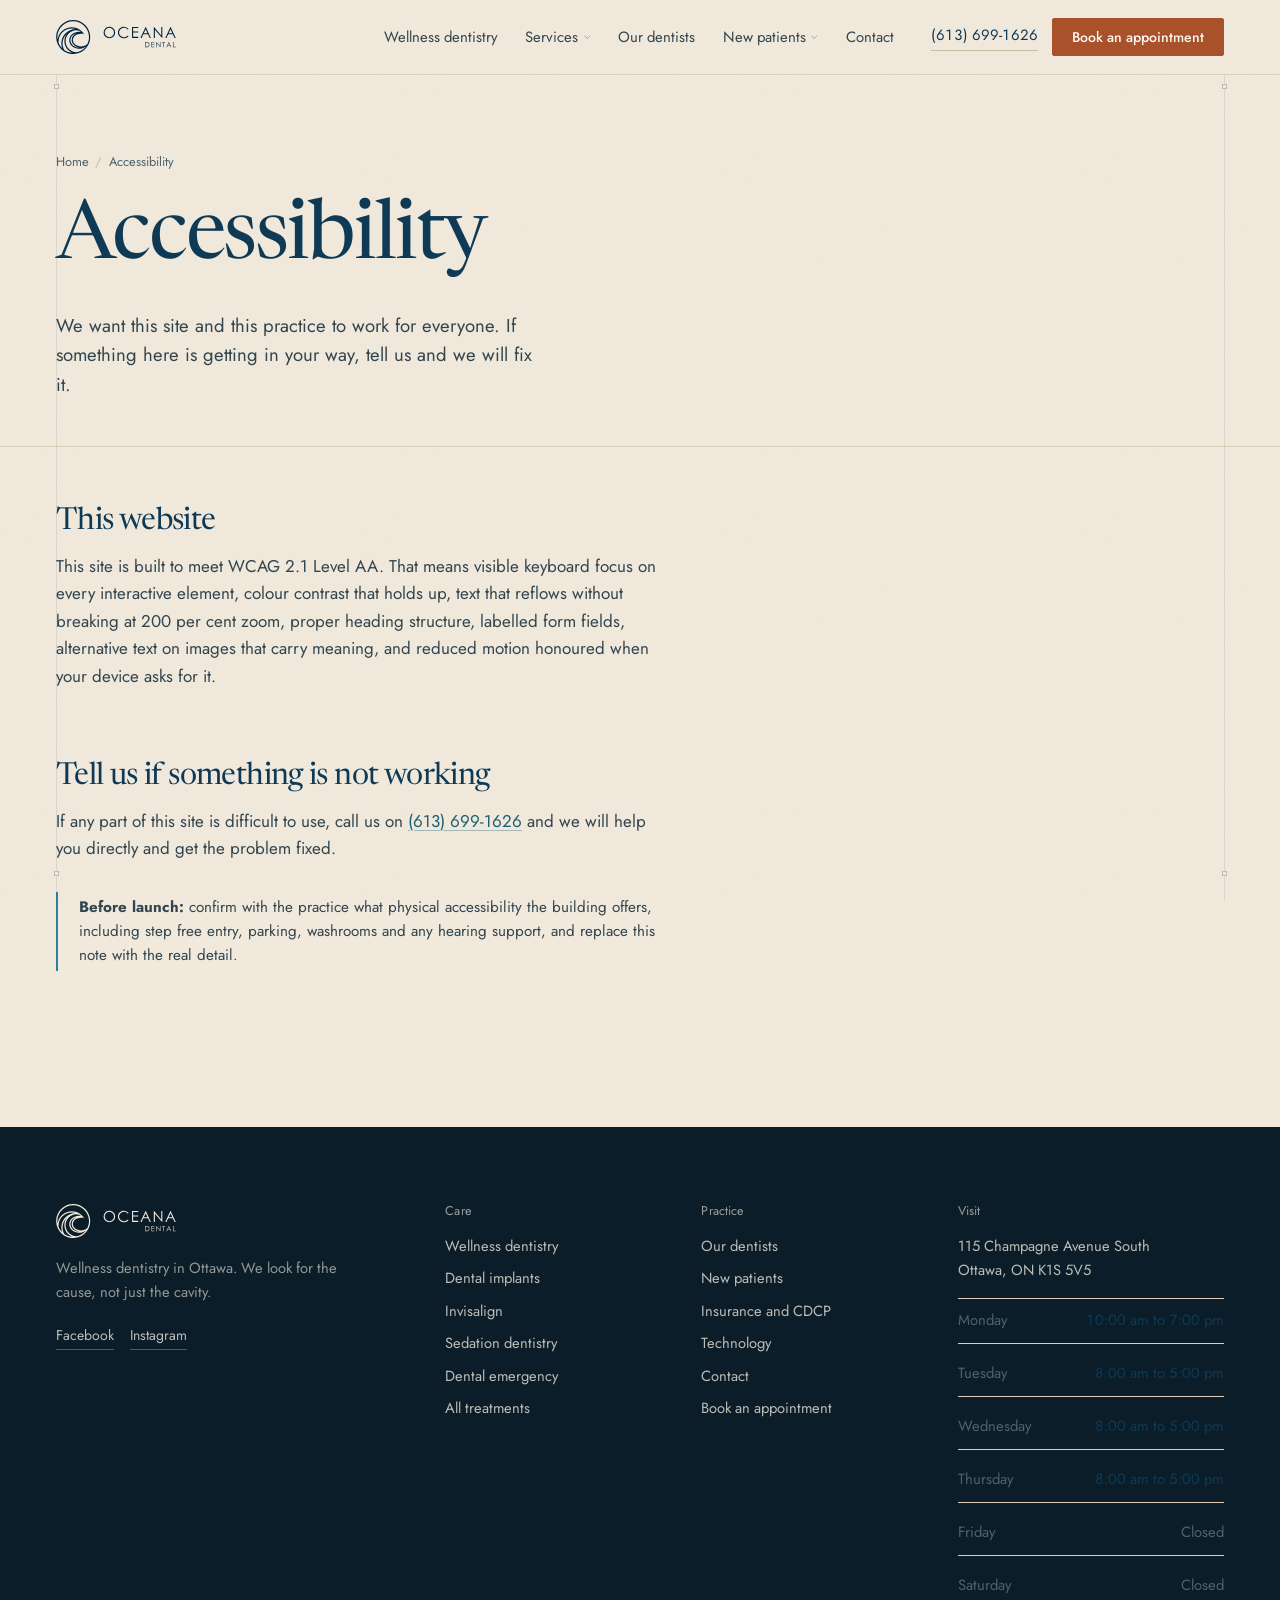
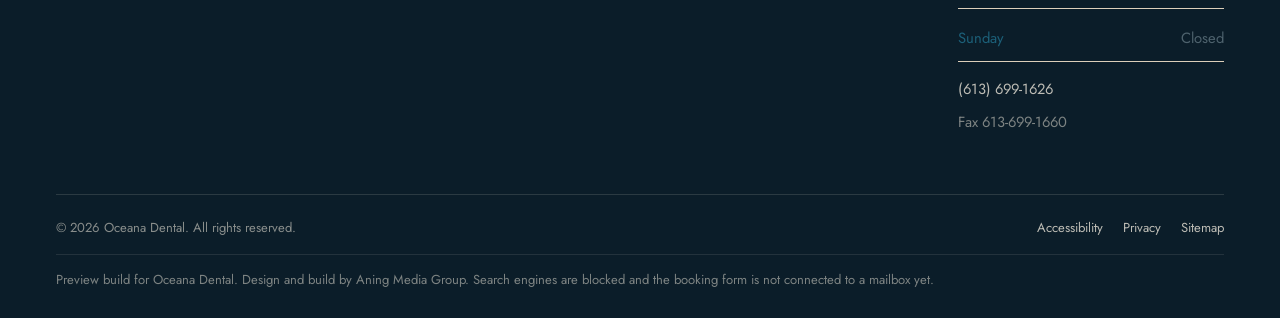
==== accessibility.html @ 64ec895e "Hero plate weight and preload" ====
<!doctype html>
<html lang="en-CA">
<head>
<meta charset="utf-8">
<meta name="viewport" content="width=device-width,initial-scale=1">
<title>Accessibility | Oceana Dental</title>
<meta name="description" content="How Oceana Dental approaches accessibility on this website and in the practice.">
<link rel="canonical" href="https://oceanadental.ca/accessibility.html">
<meta name="robots" content="noindex,nofollow">
<meta name="theme-color" content="#00243f">
<meta property="og:type" content="website">
<meta property="og:site_name" content="Oceana Dental">
<meta property="og:title" content="Accessibility | Oceana Dental">
<meta property="og:description" content="How Oceana Dental approaches accessibility on this website and in the practice.">
<meta property="og:url" content="https://oceanadental.ca/accessibility.html">
<meta property="og:locale" content="en_CA">
<meta name="twitter:card" content="summary_large_image">
<link rel="icon" href="assets/img/favicon.svg" type="image/svg+xml">
<link rel="apple-touch-icon" href="assets/img/favicon.svg">
<link rel="preconnect" href="https://fonts.googleapis.com"><link rel="preconnect" href="https://fonts.gstatic.com" crossorigin><link rel="stylesheet" href="https://fonts.googleapis.com/css2?family=Newsreader:ital,opsz,wght@0,6..72,300..600;1,6..72,300..600&family=Jost:wght@300;400;500&display=swap">
<link rel="stylesheet" href="assets/css/site.css">

<script>document.documentElement.setAttribute("data-intro","");</script>
<script type="application/ld+json">{"@context":"https://schema.org","@type":"Dentist","@id":"https://oceanadental.ca/#practice","name":"Oceana Dental","url":"https://oceanadental.ca","telephone":"(613) 699-1626","faxNumber":"613-699-1660","image":"https://oceanadental.ca/assets/img/logo.svg","priceRange":"$$","address":{"@type":"PostalAddress","streetAddress":"115 Champagne Avenue South","addressLocality":"Ottawa","addressRegion":"ON","postalCode":"K1S 5V5","addressCountry":"CA"},"geo":{"@type":"GeoCoordinates","latitude":45.3982055,"longitude":-75.7109552},"hasMap":"https://maps.app.goo.gl/BRhoStTDBjFMYJ9u7","sameAs":["https://www.facebook.com/oceanadental.ca","https://www.instagram.com/oceanadental/"],"openingHoursSpecification":[{"@type":"OpeningHoursSpecification","dayOfWeek":"https://schema.org/Monday","opens":"10:00","closes":"19:00"},{"@type":"OpeningHoursSpecification","dayOfWeek":"https://schema.org/Tuesday","opens":"08:00","closes":"17:00"},{"@type":"OpeningHoursSpecification","dayOfWeek":"https://schema.org/Wednesday","opens":"08:00","closes":"17:00"},{"@type":"OpeningHoursSpecification","dayOfWeek":"https://schema.org/Thursday","opens":"08:00","closes":"17:00"}],"areaServed":[{"@type":"City","name":"Ottawa"},{"@type":"City","name":"Nepean"},{"@type":"City","name":"Gatineau"}],"aggregateRating":{"@type":"AggregateRating","ratingValue":"4.8","reviewCount":"39","bestRating":"5"},"medicalSpecialty":"Dentistry","availableService":[{"@type":"MedicalProcedure","name":"Preventive dentistry"},{"@type":"MedicalProcedure","name":"Teeth cleaning"},{"@type":"MedicalProcedure","name":"Family dentistry"},{"@type":"MedicalProcedure","name":"Children's dentistry"},{"@type":"MedicalProcedure","name":"Seniors dentistry"},{"@type":"MedicalProcedure","name":"Students dentistry"},{"@type":"MedicalProcedure","name":"Oral cancer screening"},{"@type":"MedicalProcedure","name":"Mouth guards"},{"@type":"MedicalProcedure","name":"Thumb sucking"},{"@type":"MedicalProcedure","name":"Wellness dentistry"},{"@type":"MedicalProcedure","name":"Oral bacteria & biocompatibility testing"},{"@type":"MedicalProcedure","name":"Safe mercury amalgam removal (SMART)"},{"@type":"MedicalProcedure","name":"Sleep apnea & airway"},{"@type":"MedicalProcedure","name":"Bruxism & clenching"}]}</script>
<script type="application/ld+json">{"@context":"https://schema.org","@type":"BreadcrumbList","itemListElement":[{"@type":"ListItem","position":1,"name":"Home","item":"https://oceanadental.ca"},{"@type":"ListItem","position":2,"name":"Accessibility","item":"https://oceanadental.ca/accessibility.html"}]}</script>
</head>
<body>
<div class="guides" id="guides" aria-hidden="true"></div>
<a class="skip" href="#main">Skip to content</a>
<header class="hdr" id="hdr"><div class="hdr-in">
<a class="brand" href="index.html" aria-label="Oceana Dental, home"><svg class="lg" viewBox="0 0 211 60" width="134" height="38" role="img" aria-label="Oceana Dental"><title>Oceana Dental</title><path d="M93.7401 11.9757C96.6461 11.9757 99.0785 12.9438 101.037 14.8802C102.995 16.8165 103.974 19.2003 103.974 22.0316C103.974 24.8365 102.997 27.2161 101.043 29.1698C99.0895 31.1234 96.7078 32.1006 93.8966 32.1006C91.0509 32.1006 88.649 31.1283 86.6911 29.1829C84.7332 27.2376 83.7539 24.8842 83.7539 22.1228C83.7539 20.2819 84.1999 18.5759 85.092 17.004C85.984 15.4321 87.2001 14.2011 88.7404 13.3111C90.2807 12.4203 91.947 11.9757 93.7401 11.9757ZM93.8246 13.838C92.4048 13.838 91.0592 14.2073 89.7869 14.9459C88.5153 15.6845 87.5222 16.6796 86.8075 17.9313C86.0934 19.183 85.7361 20.5779 85.7361 22.1159C85.7361 24.3932 86.5263 26.3157 88.1074 27.8849C89.6886 29.4533 91.5938 30.2376 93.8239 30.2376C95.3136 30.2376 96.6919 29.8773 97.9593 29.1553C99.2267 28.434 100.215 27.4478 100.925 26.1961C101.635 24.9444 101.99 23.5544 101.99 22.0246C101.99 20.5039 101.635 19.1284 100.925 17.8988C100.215 16.6692 99.2156 15.6852 97.9267 14.9459C96.6378 14.208 95.2707 13.838 93.8246 13.838Z" fill="#00243f"></path><path d="M127.86 16.0136L126.347 17.1727C125.512 16.087 124.509 15.2647 123.339 14.7045C122.17 14.1444 120.885 13.8643 119.485 13.8643C117.954 13.8643 116.536 14.2315 115.232 14.9652C113.928 15.699 112.917 16.6845 112.199 17.9223C111.482 19.1595 111.123 20.5516 111.123 22.0973C111.123 24.4333 111.925 26.3828 113.53 27.9457C115.135 29.5087 117.158 30.2901 119.602 30.2901C122.29 30.2901 124.538 29.2396 126.347 27.138L127.86 28.2846C126.903 29.5004 125.709 30.4402 124.279 31.1048C122.848 31.7693 121.251 32.1013 119.485 32.1013C116.128 32.1013 113.48 30.9858 111.541 28.7535C109.915 26.869 109.102 24.5938 109.102 21.9278C109.102 19.1229 110.086 16.7633 112.056 14.8484C114.026 12.9335 116.493 11.9763 119.459 11.9763C121.251 11.9763 122.868 12.3304 124.312 13.0379C125.755 13.7453 126.938 14.737 127.86 16.0136Z" fill="#00243f"></path><path d="M133.883 12.4577H144.879V14.3332H135.801V20.3379H144.801V22.2134H135.801V29.7424H144.801V31.6179H133.883V12.4577Z" fill="#00243f"></path><path d="M158.2 12.4577L167.149 31.6186H165.077L162.059 25.3144H153.793L150.803 31.6186H148.664L157.731 12.4577H158.2ZM157.958 16.5282L154.67 23.4638H161.231L157.958 16.5282Z" fill="#00243f"></path><path d="M172.297 31.6186V12.4577H172.714L185.486 27.1456V12.4577H187.377V31.6186H186.946L174.28 17.1098V31.6186H172.297Z" fill="#00243f"></path><path d="M202.052 12.4577L211 31.6186H208.929L205.911 25.3144H197.644L194.655 31.6186H192.516L201.582 12.4577H202.052ZM201.81 16.5282L198.522 23.4638H205.082L201.81 16.5282Z" fill="#00243f"></path><path d="M156.836 47.9939V38.8619H158.732C160.1 38.8619 161.092 38.9719 161.71 39.1911C162.597 39.5016 163.291 40.0396 163.79 40.8052C164.289 41.5707 164.539 42.4836 164.539 43.5431C164.539 44.458 164.341 45.263 163.946 45.958C163.55 46.653 163.036 47.1668 162.404 47.4974C161.772 47.8286 160.886 47.9939 159.746 47.9939H156.836ZM157.712 47.1309H158.769C160.033 47.1309 160.91 47.052 161.399 46.895C162.086 46.6717 162.627 46.2699 163.021 45.689C163.415 45.1081 163.612 44.3978 163.612 43.5583C163.612 42.6772 163.399 41.9248 162.971 41.3004C162.544 40.6759 161.95 40.2478 161.187 40.0161C160.615 39.8426 159.672 39.7554 158.358 39.7554H157.711V47.1309H157.712Z" fill="#00243f"></path><path d="M168.152 38.8619H173.394V39.7561H169.067V42.6178H173.356V43.5119H169.067V47.1004H173.356V47.9939H168.152V38.8619Z" fill="#00243f"></path><path d="M176.809 47.9939V38.8619H177.007L183.094 45.8618V38.8619H183.995V47.9939H183.79L177.754 41.0784V47.9939H176.809Z" fill="#00243f"></path><path d="M187.148 39.7554V38.8612H192.159V39.7554H190.12V47.9939H189.187V39.7554H187.148Z" fill="#00243f"></path><path d="M199.049 38.8619L203.314 47.9939H202.327L200.889 44.9891H196.949L195.523 47.9939H194.504L198.825 38.8619H199.049ZM198.934 40.8017L197.366 44.1074H200.493L198.934 40.8017Z" fill="#00243f"></path><path d="M206.562 38.8619H207.477V47.1122H210.996V47.9939H206.562V38.8619Z" fill="#00243f"></path><path d="M30.0474 0C13.4776 0 8.54913e-05 13.457 8.54913e-05 29.9969C-0.00961053 34.0335 0.805548 38.0293 2.39639 41.7395C4.60016 46.8833 8.19322 51.3134 12.7732 54.536C13.4589 55.0243 14.2158 55.5001 15.0081 55.9648C22.152 60.0975 30.6866 61.1072 38.6 58.7566C40.2594 58.269 41.871 57.6335 43.4161 56.8576C44.6842 56.231 45.9031 55.5111 47.0639 54.7034C50.72 52.1882 53.7763 48.9005 56.0168 45.0735C56.4102 44.3888 56.7793 43.7042 57.1069 43.0258C57.7821 41.6226 58.3501 40.1704 58.8058 38.6814C59.0627 37.8481 59.283 36.9788 59.4616 36.1102C59.6403 35.2409 59.7899 34.3371 59.891 33.4201C60.0233 32.2839 60.0884 31.1414 60.0877 29.9976C60.0884 13.457 46.6116 0 30.0474 0ZM4.47064 41.1033C4.35637 40.1731 4.30096 39.2368 4.30373 38.2997C4.30373 25.4561 14.7706 15.0109 27.6337 15.0109C29.9954 15.0047 32.3432 15.3615 34.5962 16.0697C20.5473 16.0697 9.12058 27.4852 9.12058 41.5134C9.11227 44.3584 9.59015 47.1848 10.5327 49.8694C7.96675 47.3632 5.90912 44.3868 4.47064 41.1033ZM14.2879 52.9648C8.83108 43.3066 10.9504 31.1463 19.354 23.8967C16.1917 27.7237 14.4693 32.5349 14.4846 37.4961C14.4846 46.8349 20.564 54.9648 29.1588 57.8334C23.8364 57.6729 18.6725 55.9828 14.2879 52.9648ZM48.6201 50.7505C47.7101 51.5658 46.7467 52.3196 45.7355 53.0063L45.6877 53.0423C43.3669 54.6252 40.8155 55.8417 38.1241 56.6487C37.4025 56.7331 36.676 56.7753 35.9488 56.7739C25.3032 56.7739 16.6426 48.1267 16.6426 37.4961C16.6426 27.194 25.029 18.5517 35.3109 18.2301C37.149 18.2861 38.9732 18.56 40.7469 19.0454C41.6791 19.681 42.5635 20.3829 43.3939 21.1464C42.3495 20.9742 41.2934 20.8884 40.2351 20.8898C30.7697 20.8898 23.0683 27.6152 23.0683 35.8882C23.0683 44.1613 30.7697 50.8929 40.2351 50.8929C43.6384 50.8929 46.9288 50.0236 49.7421 48.375C50.3058 48.0548 50.8474 47.6972 51.3634 47.3037C51.4818 47.2256 51.5954 47.1398 51.7034 47.0472C51.9064 46.958 52.1031 46.8625 52.2997 46.7616C51.2055 48.209 49.9734 49.5444 48.6201 50.7505ZM35.8532 23.5986C30.7503 25.8897 27.3588 30.324 27.3588 35.3537C27.3588 42.2284 33.7132 47.9116 41.8668 48.6675C41.3301 48.7152 40.7878 48.7394 40.2337 48.7394C31.9603 48.7394 25.2243 42.9781 25.2243 35.8896C25.225 30.1096 29.7073 25.2113 35.8532 23.5986ZM57.9248 30.6573V30.6746C57.9013 31.6089 57.8299 32.5439 57.7164 33.4484L57.7046 33.5556V33.5612C57.609 34.3454 57.474 35.1241 57.2987 35.8945C57.0432 37.1033 56.7031 38.2928 56.28 39.4539L56.2024 39.5369V39.6621C55.9406 40.382 55.6359 41.0963 55.2785 41.846C55.0991 42.0548 54.8969 42.263 54.6704 42.4829C54.4758 42.6759 54.2708 42.8591 54.0561 43.0306C53.2202 43.7409 52.3018 44.3487 51.3204 44.8397C51.1002 44.9469 50.8862 45.0534 50.6473 45.1551C50.4623 45.2443 50.2657 45.3211 50.0572 45.411C48.039 46.2028 45.8893 46.6046 43.7208 46.5949C35.9072 46.5949 29.5529 41.5542 29.5529 35.3523C29.5529 29.1567 35.9072 24.1152 43.7208 24.1152C44.6468 24.1138 45.5721 24.1851 46.487 24.3296C46.6719 24.3593 46.8506 24.3891 47.0286 24.4243C47.3506 24.4838 47.6664 24.5557 47.9767 24.6332L49.3715 24.9783L48.5612 23.7999C48.2627 23.3711 47.9414 22.9368 47.5896 22.5018C47.5591 22.4555 47.5251 22.4119 47.4877 22.3711C46.595 21.2563 45.606 20.2225 44.5311 19.2819C44.3587 19.1215 44.1793 18.9666 44.0006 18.8179C43.2651 18.1997 42.4957 17.6236 41.6951 17.0925C41.5046 16.9673 41.3134 16.8421 41.1285 16.7294C37.086 14.1942 32.4077 12.8512 27.6337 12.856C15.0691 12.856 4.45333 22.1643 2.48088 34.2347C2.26549 32.8323 2.15814 31.416 2.15884 29.9969C2.15884 14.6471 14.6702 2.15419 30.0481 2.15419C45.4204 2.15419 57.9317 14.6471 57.9317 29.9969C57.9304 30.223 57.9304 30.4367 57.9248 30.6573Z" fill="#00243f"></path></svg></a>
<nav class="nav" aria-label="Main">
<a href="wellness-dentistry.html">Wellness dentistry</a>
<div class="dd"><button type="button" aria-expanded="false" aria-controls="dd-svc">Services <svg class="car" viewBox="0 0 20 20" width="12" height="12" aria-hidden="true" focusable="false"><path d="M4 7l6 6 6-6" stroke="currentColor" stroke-width="1.9" fill="none" stroke-linecap="round" stroke-linejoin="round"/></svg></button>
<div class="dd-p wide" id="dd-svc"><a href="wellness-dentistry.html">Wellness dentistry<span>Root cause care for your whole body</span></a><a href="dental-implants.html">Dental implants<span>Replace a missing tooth for good</span></a><a href="invisalign.html">Invisalign<span>Straighten teeth without brackets</span></a><a href="emergency-dentist.html">Emergency dentistry<span>In pain today? Start here</span></a><a href="sedation-dentistry.html">Sedation dentistry<span>IV sedation with Dr. Silver</span></a><a href="services.html#family-dentist">Family dentistry<span>Care for every age, one roof</span></a><div class="dd-all"><a href="services.html"><strong>All 38 services</strong><span>The full list, grouped by what you need</span></a></div></div></div>
<a href="dentists.html">Our dentists</a>
<div class="dd"><button type="button" aria-expanded="false" aria-controls="dd-np">New patients <svg class="car" viewBox="0 0 20 20" width="12" height="12" aria-hidden="true" focusable="false"><path d="M4 7l6 6 6-6" stroke="currentColor" stroke-width="1.9" fill="none" stroke-linecap="round" stroke-linejoin="round"/></svg></button>
<div class="dd-p" id="dd-np"><a href="new-patients.html#first-visit">Your first visit<span>What the comprehensive exam covers</span></a><a href="new-patients.html#insurance">Insurance and CDCP<span>Direct billing, CDCP, no insurance</span></a><a href="new-patients.html#technology">Our technology<span>iTero, AIRFLOW, lasers, digital X-ray</span></a><a href="new-patients.html#comfort">Comfort and anxiety<span>How we make the chair easier</span></a><div class="dd-all"><a href="new-patients.html"><strong>New patient guide</strong><span>Everything before your first visit</span></a></div></div></div>
<a href="contact.html">Contact</a>
</nav>
<div class="hdr-cta">
<a class="hdr-tel" href="tel:+16136991626">(613) 699-1626</a>
<a class="btn btn-a btn-sm" href="book.html">Book an appointment</a>
</div>
<button class="burger" id="burger" aria-expanded="false" aria-controls="drawer" aria-label="Menu">
<i></i><i></i><i></i></button>
</div></header>
<div class="drawer" id="drawer" hidden>
<a href="index.html">Home</a>
<a href="wellness-dentistry.html">Wellness dentistry</a>
<details><summary>Services</summary><div class="sub"><a href="wellness-dentistry.html">Wellness dentistry</a><a href="dental-implants.html">Dental implants</a><a href="invisalign.html">Invisalign</a><a href="emergency-dentist.html">Emergency dentistry</a><a href="sedation-dentistry.html">Sedation dentistry</a><a href="services.html#family-dentist">Family dentistry</a><a href="services.html">All 38 services</a></div></details>
<a href="dentists.html">Our dentists</a>
<details><summary>New patients</summary><div class="sub"><a href="new-patients.html#first-visit">Your first visit</a><a href="new-patients.html#insurance">Insurance and CDCP</a><a href="new-patients.html#technology">Our technology</a><a href="new-patients.html#comfort">Comfort and anxiety</a><a href="new-patients.html">New patient guide</a></div></details>
<a href="emergency-dentist.html">Dental emergency</a>
<a href="contact.html">Contact</a>
<div class="btns">
<a class="btn btn-a btn-lg" href="book.html"><svg viewBox="0 0 20 20" width="20" height="20" aria-hidden="true" focusable="false"><rect x="2.5" y="4" width="15" height="14" rx="2.4" stroke="currentColor" stroke-width="1.5" fill="none"/><path d="M2.5 8h15M6.5 2v3.4M13.5 2v3.4" stroke="currentColor" stroke-width="1.5" stroke-linecap="round"/><circle cx="7" cy="12" r="1.1" fill="currentColor"/><circle cx="10" cy="12" r="1.1" fill="currentColor"/><circle cx="13" cy="12" r="1.1" fill="currentColor"/></svg> Book an appointment</a>
<a class="btn btn-b btn-lg" href="tel:+16136991626"><svg viewBox="0 0 20 20" width="20" height="20" aria-hidden="true" focusable="false"><path d="M2.5 4.6c0-1.2 1-2.1 2.1-2.1h1.9c.9 0 1.7.6 1.9 1.5l.6 2.3c.2.7-.1 1.5-.7 1.9l-1.1.8a11.7 11.7 0 0 0 5.3 5.3l.8-1.1c.4-.6 1.2-.9 1.9-.7l2.3.6c.9.2 1.5 1 1.5 1.9v1.9c0 1.2-1 2.1-2.1 2.1h-.9C8.2 19 1 11.8 1 5.5v-.9Z" fill="currentColor"/></svg> (613) 699-1626</a>
</div></div>
<main id="main">

<section class="opener"><div class="wrap"><div class="crumb"><a href="index.html">Home</a><span>/</span><span>Accessibility</span></div>
<h1>Accessibility</h1><p class="lede">We want this site and this practice to work for everyone. If something here is getting in your way, tell us and we will fix it.</p></div></section>
<section class="sec"><div class="wrap"><div class="prose">
<h2>This website</h2>
<p>This site is built to meet WCAG 2.1 Level AA. That means visible keyboard focus on every
interactive element, colour contrast that holds up, text that reflows without breaking at 200 per
cent zoom, proper heading structure, labelled form fields, alternative text on images that carry
meaning, and reduced motion honoured when your device asks for it.</p>
<h2>Tell us if something is not working</h2>
<p>If any part of this site is difficult to use, call us on <a href="tel:+16136991626">(613) 699-1626</a> and we
will help you directly and get the problem fixed.</p>
<div class="note"><b>Before launch:</b> confirm with the practice what physical
accessibility the building offers, including step free entry, parking, washrooms and any hearing
support, and replace this note with the real detail.</div>
</div></div></section>
</main>
<footer class="ftr"><div class="wrap">
<div class="ftr-g">
<div class="ftr-brand"><a class="brand" href="index.html" aria-label="Oceana Dental, home"><svg class="lg" viewBox="0 0 211 60" width="134" height="38" role="img" aria-label="Oceana Dental"><title>Oceana Dental</title><path d="M93.7401 11.9757C96.6461 11.9757 99.0785 12.9438 101.037 14.8802C102.995 16.8165 103.974 19.2003 103.974 22.0316C103.974 24.8365 102.997 27.2161 101.043 29.1698C99.0895 31.1234 96.7078 32.1006 93.8966 32.1006C91.0509 32.1006 88.649 31.1283 86.6911 29.1829C84.7332 27.2376 83.7539 24.8842 83.7539 22.1228C83.7539 20.2819 84.1999 18.5759 85.092 17.004C85.984 15.4321 87.2001 14.2011 88.7404 13.3111C90.2807 12.4203 91.947 11.9757 93.7401 11.9757ZM93.8246 13.838C92.4048 13.838 91.0592 14.2073 89.7869 14.9459C88.5153 15.6845 87.5222 16.6796 86.8075 17.9313C86.0934 19.183 85.7361 20.5779 85.7361 22.1159C85.7361 24.3932 86.5263 26.3157 88.1074 27.8849C89.6886 29.4533 91.5938 30.2376 93.8239 30.2376C95.3136 30.2376 96.6919 29.8773 97.9593 29.1553C99.2267 28.434 100.215 27.4478 100.925 26.1961C101.635 24.9444 101.99 23.5544 101.99 22.0246C101.99 20.5039 101.635 19.1284 100.925 17.8988C100.215 16.6692 99.2156 15.6852 97.9267 14.9459C96.6378 14.208 95.2707 13.838 93.8246 13.838Z" fill="#ffffff"></path><path d="M127.86 16.0136L126.347 17.1727C125.512 16.087 124.509 15.2647 123.339 14.7045C122.17 14.1444 120.885 13.8643 119.485 13.8643C117.954 13.8643 116.536 14.2315 115.232 14.9652C113.928 15.699 112.917 16.6845 112.199 17.9223C111.482 19.1595 111.123 20.5516 111.123 22.0973C111.123 24.4333 111.925 26.3828 113.53 27.9457C115.135 29.5087 117.158 30.2901 119.602 30.2901C122.29 30.2901 124.538 29.2396 126.347 27.138L127.86 28.2846C126.903 29.5004 125.709 30.4402 124.279 31.1048C122.848 31.7693 121.251 32.1013 119.485 32.1013C116.128 32.1013 113.48 30.9858 111.541 28.7535C109.915 26.869 109.102 24.5938 109.102 21.9278C109.102 19.1229 110.086 16.7633 112.056 14.8484C114.026 12.9335 116.493 11.9763 119.459 11.9763C121.251 11.9763 122.868 12.3304 124.312 13.0379C125.755 13.7453 126.938 14.737 127.86 16.0136Z" fill="#ffffff"></path><path d="M133.883 12.4577H144.879V14.3332H135.801V20.3379H144.801V22.2134H135.801V29.7424H144.801V31.6179H133.883V12.4577Z" fill="#ffffff"></path><path d="M158.2 12.4577L167.149 31.6186H165.077L162.059 25.3144H153.793L150.803 31.6186H148.664L157.731 12.4577H158.2ZM157.958 16.5282L154.67 23.4638H161.231L157.958 16.5282Z" fill="#ffffff"></path><path d="M172.297 31.6186V12.4577H172.714L185.486 27.1456V12.4577H187.377V31.6186H186.946L174.28 17.1098V31.6186H172.297Z" fill="#ffffff"></path><path d="M202.052 12.4577L211 31.6186H208.929L205.911 25.3144H197.644L194.655 31.6186H192.516L201.582 12.4577H202.052ZM201.81 16.5282L198.522 23.4638H205.082L201.81 16.5282Z" fill="#ffffff"></path><path d="M156.836 47.9939V38.8619H158.732C160.1 38.8619 161.092 38.9719 161.71 39.1911C162.597 39.5016 163.291 40.0396 163.79 40.8052C164.289 41.5707 164.539 42.4836 164.539 43.5431C164.539 44.458 164.341 45.263 163.946 45.958C163.55 46.653 163.036 47.1668 162.404 47.4974C161.772 47.8286 160.886 47.9939 159.746 47.9939H156.836ZM157.712 47.1309H158.769C160.033 47.1309 160.91 47.052 161.399 46.895C162.086 46.6717 162.627 46.2699 163.021 45.689C163.415 45.1081 163.612 44.3978 163.612 43.5583C163.612 42.6772 163.399 41.9248 162.971 41.3004C162.544 40.6759 161.95 40.2478 161.187 40.0161C160.615 39.8426 159.672 39.7554 158.358 39.7554H157.711V47.1309H157.712Z" fill="#ffffff"></path><path d="M168.152 38.8619H173.394V39.7561H169.067V42.6178H173.356V43.5119H169.067V47.1004H173.356V47.9939H168.152V38.8619Z" fill="#ffffff"></path><path d="M176.809 47.9939V38.8619H177.007L183.094 45.8618V38.8619H183.995V47.9939H183.79L177.754 41.0784V47.9939H176.809Z" fill="#ffffff"></path><path d="M187.148 39.7554V38.8612H192.159V39.7554H190.12V47.9939H189.187V39.7554H187.148Z" fill="#ffffff"></path><path d="M199.049 38.8619L203.314 47.9939H202.327L200.889 44.9891H196.949L195.523 47.9939H194.504L198.825 38.8619H199.049ZM198.934 40.8017L197.366 44.1074H200.493L198.934 40.8017Z" fill="#ffffff"></path><path d="M206.562 38.8619H207.477V47.1122H210.996V47.9939H206.562V38.8619Z" fill="#ffffff"></path><path d="M30.0474 0C13.4776 0 8.54913e-05 13.457 8.54913e-05 29.9969C-0.00961053 34.0335 0.805548 38.0293 2.39639 41.7395C4.60016 46.8833 8.19322 51.3134 12.7732 54.536C13.4589 55.0243 14.2158 55.5001 15.0081 55.9648C22.152 60.0975 30.6866 61.1072 38.6 58.7566C40.2594 58.269 41.871 57.6335 43.4161 56.8576C44.6842 56.231 45.9031 55.5111 47.0639 54.7034C50.72 52.1882 53.7763 48.9005 56.0168 45.0735C56.4102 44.3888 56.7793 43.7042 57.1069 43.0258C57.7821 41.6226 58.3501 40.1704 58.8058 38.6814C59.0627 37.8481 59.283 36.9788 59.4616 36.1102C59.6403 35.2409 59.7899 34.3371 59.891 33.4201C60.0233 32.2839 60.0884 31.1414 60.0877 29.9976C60.0884 13.457 46.6116 0 30.0474 0ZM4.47064 41.1033C4.35637 40.1731 4.30096 39.2368 4.30373 38.2997C4.30373 25.4561 14.7706 15.0109 27.6337 15.0109C29.9954 15.0047 32.3432 15.3615 34.5962 16.0697C20.5473 16.0697 9.12058 27.4852 9.12058 41.5134C9.11227 44.3584 9.59015 47.1848 10.5327 49.8694C7.96675 47.3632 5.90912 44.3868 4.47064 41.1033ZM14.2879 52.9648C8.83108 43.3066 10.9504 31.1463 19.354 23.8967C16.1917 27.7237 14.4693 32.5349 14.4846 37.4961C14.4846 46.8349 20.564 54.9648 29.1588 57.8334C23.8364 57.6729 18.6725 55.9828 14.2879 52.9648ZM48.6201 50.7505C47.7101 51.5658 46.7467 52.3196 45.7355 53.0063L45.6877 53.0423C43.3669 54.6252 40.8155 55.8417 38.1241 56.6487C37.4025 56.7331 36.676 56.7753 35.9488 56.7739C25.3032 56.7739 16.6426 48.1267 16.6426 37.4961C16.6426 27.194 25.029 18.5517 35.3109 18.2301C37.149 18.2861 38.9732 18.56 40.7469 19.0454C41.6791 19.681 42.5635 20.3829 43.3939 21.1464C42.3495 20.9742 41.2934 20.8884 40.2351 20.8898C30.7697 20.8898 23.0683 27.6152 23.0683 35.8882C23.0683 44.1613 30.7697 50.8929 40.2351 50.8929C43.6384 50.8929 46.9288 50.0236 49.7421 48.375C50.3058 48.0548 50.8474 47.6972 51.3634 47.3037C51.4818 47.2256 51.5954 47.1398 51.7034 47.0472C51.9064 46.958 52.1031 46.8625 52.2997 46.7616C51.2055 48.209 49.9734 49.5444 48.6201 50.7505ZM35.8532 23.5986C30.7503 25.8897 27.3588 30.324 27.3588 35.3537C27.3588 42.2284 33.7132 47.9116 41.8668 48.6675C41.3301 48.7152 40.7878 48.7394 40.2337 48.7394C31.9603 48.7394 25.2243 42.9781 25.2243 35.8896C25.225 30.1096 29.7073 25.2113 35.8532 23.5986ZM57.9248 30.6573V30.6746C57.9013 31.6089 57.8299 32.5439 57.7164 33.4484L57.7046 33.5556V33.5612C57.609 34.3454 57.474 35.1241 57.2987 35.8945C57.0432 37.1033 56.7031 38.2928 56.28 39.4539L56.2024 39.5369V39.6621C55.9406 40.382 55.6359 41.0963 55.2785 41.846C55.0991 42.0548 54.8969 42.263 54.6704 42.4829C54.4758 42.6759 54.2708 42.8591 54.0561 43.0306C53.2202 43.7409 52.3018 44.3487 51.3204 44.8397C51.1002 44.9469 50.8862 45.0534 50.6473 45.1551C50.4623 45.2443 50.2657 45.3211 50.0572 45.411C48.039 46.2028 45.8893 46.6046 43.7208 46.5949C35.9072 46.5949 29.5529 41.5542 29.5529 35.3523C29.5529 29.1567 35.9072 24.1152 43.7208 24.1152C44.6468 24.1138 45.5721 24.1851 46.487 24.3296C46.6719 24.3593 46.8506 24.3891 47.0286 24.4243C47.3506 24.4838 47.6664 24.5557 47.9767 24.6332L49.3715 24.9783L48.5612 23.7999C48.2627 23.3711 47.9414 22.9368 47.5896 22.5018C47.5591 22.4555 47.5251 22.4119 47.4877 22.3711C46.595 21.2563 45.606 20.2225 44.5311 19.2819C44.3587 19.1215 44.1793 18.9666 44.0006 18.8179C43.2651 18.1997 42.4957 17.6236 41.6951 17.0925C41.5046 16.9673 41.3134 16.8421 41.1285 16.7294C37.086 14.1942 32.4077 12.8512 27.6337 12.856C15.0691 12.856 4.45333 22.1643 2.48088 34.2347C2.26549 32.8323 2.15814 31.416 2.15884 29.9969C2.15884 14.6471 14.6702 2.15419 30.0481 2.15419C45.4204 2.15419 57.9317 14.6471 57.9317 29.9969C57.9304 30.223 57.9304 30.4367 57.9248 30.6573Z" fill="#ffffff"></path></svg></a>
<p>Wellness dentistry in Ottawa. We look for the cause, not just the cavity.</p>
<div class="soc"><a href="https://www.facebook.com/oceanadental.ca" rel="noopener" target="_blank">Facebook</a>
<a href="https://www.instagram.com/oceanadental/" rel="noopener" target="_blank">Instagram</a></div></div>

<div><h2>Care</h2><ul>
<li><a href="wellness-dentistry.html">Wellness dentistry</a></li>
<li><a href="dental-implants.html">Dental implants</a></li>
<li><a href="invisalign.html">Invisalign</a></li>
<li><a href="sedation-dentistry.html">Sedation dentistry</a></li>
<li><a href="emergency-dentist.html">Dental emergency</a></li>
<li><a href="services.html">All treatments</a></li></ul></div>

<div><h2>Practice</h2><ul>
<li><a href="dentists.html">Our dentists</a></li>
<li><a href="new-patients.html">New patients</a></li>
<li><a href="new-patients.html#insurance">Insurance and CDCP</a></li>
<li><a href="new-patients.html#technology">Technology</a></li>
<li><a href="contact.html">Contact</a></li>
<li><a href="book.html">Book an appointment</a></li></ul></div>

<div><h2>Visit</h2>
<address class="addr" style="font-size:.92rem;color:rgba(240,233,220,.78);margin-bottom:1rem">
<a href="https://maps.app.goo.gl/BRhoStTDBjFMYJ9u7" rel="noopener" target="_blank">115 Champagne Avenue South<br>Ottawa, ON K1S 5V5</a></address>
<ul class="hours" style="margin-bottom:1rem"><li data-d="0"><b>Monday</b> <span>10:00 am to 7:00 pm</span></li><li data-d="1"><b>Tuesday</b> <span>8:00 am to 5:00 pm</span></li><li data-d="2"><b>Wednesday</b> <span>8:00 am to 5:00 pm</span></li><li data-d="3"><b>Thursday</b> <span>8:00 am to 5:00 pm</span></li><li class="shut" data-d="4"><b>Friday</b> <span>Closed</span></li><li class="shut" data-d="5"><b>Saturday</b> <span>Closed</span></li><li class="shut" data-d="6"><b>Sunday</b> <span>Closed</span></li></ul>
<ul><li><a href="tel:+16136991626">(613) 699-1626</a></li>
<li style="color:rgba(240,233,220,.5)">Fax 613-699-1660</li></ul></div>
</div>
<div class="ftr-b"><span>&copy; 2026 Oceana Dental. All rights reserved.</span>
<nav aria-label="Legal"><a href="accessibility.html">Accessibility</a><a href="privacy.html">Privacy</a>
<a href="sitemap.html">Sitemap</a></nav><span style="width:100%;padding-top:14px;margin-top:6px;border-top:1px solid rgba(240,233,220,.1);color:rgba(240,233,220,.5)">Preview build for Oceana Dental. Design and build by Aning Media Group. Search engines are blocked and the booking form is not connected to a mailbox yet.</span></div></div></footer>
<div class="bar"><a class="t" href="tel:+16136991626">Call</a><a class="b" href="book.html">Book</a></div>
<script src="assets/js/site.js" defer></script>

</body>
</html>
---- assets/css/site.css ----
/* ==========================================================================
   Oceana Dental
   Visual thesis: the anatomy plate. A dental practice whose distinguishing act
   is looking harder than anyone else, so the page is built like an annotated
   atlas: ivory plate stock, engraved figures, hairline measurement rules,
   near-black navy chapters. Their brand navy and teal carry over; the ocean
   stops being wallpaper.
   ========================================================================== */

:root{
  /* plate stock */
  --paper:#f0e9dc;
  --paper-2:#e7dfd0;
  --paper-3:#dccfba;          /* rules on paper */
  --paper-4:#cabca4;
  --edge:#96836a;          /* border on an interactive control, 3:1 on paper */

  /* ink */
  --ink:#0b1d29;              /* chapter ground, near black navy */
  --ink-2:#12303f;
  --navy:#0e3a56;             /* headings on paper */
  --graphite:#33454f;         /* body on paper */
  --graphite-2:#4e626d;       /* secondary on paper */

  /* the one functional accent, for annotation and selection */
  --teal:#2f7f99;
  --teal-d:#1c6079;
  --teal-l:#7cb8cc;

  /* decisive action only */
  --rust:#a8512a;
  --rust-d:#87401f;

  --sheet:1320px;
  --gut:clamp(20px,4.4vw,56px);
  --chap:clamp(76px,10vw,150px);      /* chapter rhythm */

  --serif:'Newsreader',Georgia,'Times New Roman',serif;
  --sans:'Jost',-apple-system,BlinkMacSystemFont,'Segoe UI',Helvetica,Arial,sans-serif;

  --line:1px solid var(--paper-3);
  --ease:cubic-bezier(.22,.61,.24,1);
}

*,*::before,*::after{box-sizing:border-box}
html{-webkit-text-size-adjust:100%;scroll-padding-top:88px}
html.lenis{height:auto}
.lenis.lenis-smooth{scroll-behavior:auto!important}
.lenis.lenis-stopped{overflow:hidden}

body{
  margin:0;background:var(--paper);color:var(--graphite);
  font-family:var(--sans);font-size:17px;line-height:1.62;font-weight:400;
  -webkit-font-smoothing:antialiased;-moz-osx-font-smoothing:grayscale;overflow-x:hidden;
}

/* engraved plate stock: faint fibre, never a gradient blob */
body::before{
  content:"";position:fixed;inset:0;z-index:0;pointer-events:none;opacity:.55;
  background-image:url("data:image/svg+xml,%3Csvg xmlns='http://www.w3.org/2000/svg' width='180' height='180'%3E%3Cfilter id='n'%3E%3CfeTurbulence type='fractalNoise' baseFrequency='.86' numOctaves='3' stitchTiles='stitch'/%3E%3CfeColorMatrix type='saturate' values='0'/%3E%3C/filter%3E%3Crect width='180' height='180' filter='url(%23n)' opacity='.055'/%3E%3C/svg%3E");
}
main,header,footer{position:relative;z-index:1}

h1,h2,h3,h4{font-family:var(--serif);color:var(--navy);margin:0 0 .48em;font-weight:400;
  letter-spacing:-.012em;line-height:1.06;font-variation-settings:'opsz' 40}
h1{font-size:clamp(2.9rem,6.4vw,5.6rem);line-height:1.0;letter-spacing:-.026em;
  font-variation-settings:'opsz' 72}
h2{font-size:clamp(2.1rem,4.1vw,3.5rem);line-height:1.05;letter-spacing:-.02em;
  font-variation-settings:'opsz' 60}
h3{font-size:clamp(1.32rem,2.05vw,1.72rem);line-height:1.18;font-variation-settings:'opsz' 28}
h4{font-size:1.06rem;line-height:1.3;font-variation-settings:'opsz' 20}
p{margin:0 0 1.1em}
p:last-child{margin-bottom:0}
a{color:var(--teal-d);text-decoration:underline;text-decoration-thickness:1px;text-underline-offset:3px;
  text-decoration-color:rgba(28,96,121,.35);transition:text-decoration-color .18s}
a:hover{text-decoration-color:var(--teal-d)}
img,svg,video{max-width:100%;height:auto;display:block}
ul,ol{margin:0 0 1.1em;padding-left:1.1em}
li{margin-bottom:.35em}
strong{font-weight:600;color:var(--navy)}
:focus-visible{outline:2px solid var(--teal-d);outline-offset:3px}
.skip{position:absolute;left:-9999px;top:0;z-index:200;background:var(--ink);color:var(--paper);
  padding:13px 20px;font-weight:500}
.skip:focus{left:0}
.sr{position:absolute;width:1px;height:1px;padding:0;margin:-1px;overflow:hidden;clip:rect(0,0,0,0);
  white-space:nowrap;border:0}

/* ---------- the sheet, with its measured guides ---------- */
.wrap{width:100%;max-width:var(--sheet);margin:0 auto;padding-inline:var(--gut);position:relative}
.guides{position:fixed;inset:0;z-index:0;pointer-events:none}
.guides i{position:absolute;top:0;bottom:0;width:1px;background:rgba(11,29,41,.09)}
.guides i::before,.guides i::after{content:"";position:absolute;left:-2px;width:5px;height:5px;
  border:1px solid rgba(11,29,41,.22);background:var(--paper)}
.guides i::before{top:84px}
.guides i::after{bottom:24px}
.chapter .guides i{background:rgba(240,233,220,.11)}
@media(max-width:760px){.guides{display:none}}

/* the whole document sits on a 12 column measure */
.grid12{display:grid;grid-template-columns:repeat(12,minmax(0,1fr));
  column-gap:clamp(14px,1.8vw,28px);row-gap:clamp(24px,3vw,44px)}

/* ---------- labels: sentence case, they carry information ---------- */
.lab{font-family:var(--sans);font-size:.775rem;letter-spacing:.015em;color:var(--graphite-2);
  display:flex;align-items:baseline;gap:.7em;margin:0 0 1.4rem}
.lab b{font-weight:500;color:var(--teal-d);font-variant-numeric:tabular-nums}
.lab::after{content:"";flex:1;height:1px;background:var(--paper-3);transform:translateY(-.28em)}
.chapter .lab{color:rgba(240,233,220,.6)}
.chapter .lab b{color:var(--teal-l)}
.chapter .lab::after{background:rgba(240,233,220,.18)}

.lede{font-size:clamp(1.06rem,1.45vw,1.2rem);line-height:1.6;color:var(--graphite)}
.small{font-size:.9rem;line-height:1.55}
.fine{font-size:.795rem;line-height:1.5;color:var(--graphite-2)}
.chapter .fine{color:rgba(240,233,220,.6)}

/* ---------- chapters ---------- */
.sec{padding-block:var(--chap);position:relative}
.chapter{background:var(--ink);color:rgba(240,233,220,.82);position:relative}
.chapter h1,.chapter h2,.chapter h3,.chapter h4{color:var(--paper)}
.chapter .lede{color:rgba(240,233,220,.8)}
.chapter a{color:var(--teal-l);text-decoration-color:rgba(124,184,204,.4)}
.chapter a:hover{text-decoration-color:var(--teal-l)}
.chapter strong{color:var(--paper)}

/* split intro: the statement and the paragraph share the sheet, so copy never
   runs down one narrow left column */
.split{display:grid;gap:clamp(18px,2.4vw,40px);align-items:end;
  margin-bottom:clamp(40px,5vw,72px)}
@media(min-width:900px){.split{grid-template-columns:minmax(0,1.18fr) minmax(0,.82fr)}
  .split.wide{grid-template-columns:minmax(0,1.45fr) minmax(0,.55fr)}}
.split h2{margin-bottom:0;max-width:17ch}
.split .lede{max-width:36ch;padding-bottom:.4em}

/* ---------- buttons ---------- */
.btn{display:inline-flex;align-items:center;justify-content:center;gap:.55em;
  font-family:var(--sans);font-size:.985rem;font-weight:500;line-height:1;text-decoration:none;
  padding:1.06em 1.9em;border:1px solid transparent;cursor:pointer;border-radius:2px;
  transition:background .2s var(--ease),color .2s var(--ease),border-color .2s var(--ease);
  white-space:nowrap}
.btn svg{width:1.02em;height:1.02em;flex:none}
.btn-a{background:var(--rust);color:#fdf7ef;border-color:var(--rust)}
.btn-a:hover{background:var(--rust-d);border-color:var(--rust-d);color:#fff}
.btn-b{background:transparent;color:var(--navy);border-color:rgba(14,58,86,.45)}
.btn-b:hover{background:var(--navy);border-color:var(--navy);color:var(--paper)}
.btn-c{background:transparent;color:var(--paper);border-color:rgba(240,233,220,.38)}
.btn-c:hover{background:var(--paper);border-color:var(--paper);color:var(--ink)}
.btn-d{background:var(--paper);color:var(--ink);border-color:var(--paper)}
.btn-d:hover{background:#fff;border-color:#fff}
.btn-lg{font-size:1.02rem;padding:1.15em 2.15em}
.btn-sm{font-size:.88rem;padding:.78em 1.35em}
.btn-block{width:100%}
.btns{display:flex;flex-wrap:wrap;gap:12px;align-items:center}

/* an inline link that reads as a rule, not an arrow */
.lnk{display:inline-block;font-family:var(--sans);font-size:.93rem;font-weight:500;
  color:var(--navy);text-decoration:none;padding-bottom:.28em;
  border-bottom:1px solid var(--paper-4);transition:border-color .2s,color .2s}
.lnk:hover{border-color:var(--navy);color:var(--navy)}
.chapter .lnk{color:var(--paper);border-color:rgba(240,233,220,.32)}
.chapter .lnk:hover{border-color:var(--paper)}

/* ---------- header ---------- */
.hdr{position:sticky;top:0;z-index:100;background:rgba(240,233,220,.9);
  backdrop-filter:blur(12px) saturate(150%);-webkit-backdrop-filter:blur(12px) saturate(150%);
  border-bottom:var(--line)}
.hdr-in{display:flex;align-items:center;gap:clamp(12px,2vw,32px);height:74px;
  max-width:var(--sheet);margin:0 auto;padding-inline:var(--gut)}
.brand{display:flex;align-items:center;flex:none;text-decoration:none}
.brand svg{height:34px;width:auto}
.nav{display:none;align-items:center;gap:4px;margin-left:auto}
.nav a,.nav button{font-family:var(--sans);font-size:.93rem;font-weight:400;color:var(--graphite);
  text-decoration:none;padding:.6em .78em;background:none;border:0;cursor:pointer;
  display:flex;align-items:center;gap:.3em;transition:color .16s;position:relative}
.nav a::after,.nav button::after{content:"";position:absolute;left:.78em;right:.78em;bottom:.34em;
  height:1px;background:var(--navy);transform:scaleX(0);transform-origin:left;
  transition:transform .24s var(--ease)}
.nav a:hover,.nav button:hover{color:var(--navy)}
.nav a:hover::after,.nav button:hover::after,.nav a[aria-current="page"]::after{transform:scaleX(1)}
.nav a[aria-current="page"]{color:var(--navy)}
.nav .car{width:.58em;height:.58em;opacity:.5;transition:transform .2s}
.nav [aria-expanded="true"] .car{transform:rotate(180deg)}
.hdr-cta{display:none;align-items:center;gap:14px;flex:none}
.hdr-tel{font-family:var(--sans);font-size:.93rem;color:var(--navy);text-decoration:none;
  font-variant-numeric:tabular-nums;border-bottom:1px solid var(--paper-4);padding-bottom:.2em}
.hdr-tel:hover{border-color:var(--navy)}
@media(min-width:1060px){.nav{display:flex}.hdr-cta{display:flex}.burger{display:none!important}}

.dd{position:relative}
.dd-p{position:absolute;top:calc(100% + 12px);left:50%;transform:translateX(-50%);
  background:var(--paper);border:var(--line);padding:10px;min-width:290px;
  opacity:0;visibility:hidden;transition:opacity .18s,visibility .18s;z-index:60;
  box-shadow:0 18px 44px rgba(11,29,41,.13)}
.dd-p.open{opacity:1;visibility:visible}
.dd-p.wide{min-width:min(600px,86vw);display:grid;grid-template-columns:1fr 1fr;gap:2px}
.dd-p a{display:block;padding:.58em .72em;font-size:.9rem;line-height:1.32;text-decoration:none;
  color:var(--navy);transition:background .15s}
.dd-p a:hover{background:var(--paper-2)}
.dd-p a span{display:block;font-size:.775rem;color:var(--graphite-2);margin-top:1px}
.dd-all{grid-column:1/-1;margin-top:6px;padding-top:8px;border-top:var(--line)}

.burger{margin-left:auto;display:flex;flex-direction:column;justify-content:center;gap:5px;
  width:44px;height:44px;padding:0 10px;background:none;border:0;cursor:pointer;flex:none}
.burger i{display:block;height:1.5px;background:var(--navy);transition:.22s}
.burger[aria-expanded="true"] i:nth-child(1){transform:translateY(6.5px) rotate(45deg)}
.burger[aria-expanded="true"] i:nth-child(2){opacity:0}
.burger[aria-expanded="true"] i:nth-child(3){transform:translateY(-6.5px) rotate(-45deg)}
.drawer{position:fixed;inset:74px 0 0;background:var(--paper);z-index:99;overflow-y:auto;
  padding:20px var(--gut) 130px;opacity:0;visibility:hidden;transition:.2s}
.drawer.open{opacity:1;visibility:visible}
.drawer a{display:block;padding:.82em 0;font-family:var(--serif);font-size:1.28rem;color:var(--navy);
  text-decoration:none;border-bottom:var(--line)}
.drawer details summary{padding:.82em 0;font-family:var(--serif);font-size:1.28rem;color:var(--navy);
  cursor:pointer;border-bottom:var(--line);list-style:none;display:flex;justify-content:space-between}
.drawer details summary::-webkit-details-marker{display:none}
.drawer details summary::after{content:"+";font-family:var(--sans);color:var(--teal-d)}
.drawer details[open] summary::after{content:"\2013"}
.drawer .sub a{padding-left:14px;font-family:var(--sans);font-size:1rem;color:var(--graphite)}
.drawer .btns{margin-top:24px;flex-direction:column;align-items:stretch}
.drawer .btns .btn{width:100%}
body.lock{overflow:hidden}

.bar{position:fixed;left:0;right:0;bottom:0;z-index:98;display:grid;grid-template-columns:1fr 1fr;
  gap:1px;background:var(--paper-3);border-top:var(--line);
  padding-bottom:env(safe-area-inset-bottom)}
.bar a{display:flex;align-items:center;justify-content:center;gap:.5em;padding:1.05em;
  font-family:var(--sans);font-size:.95rem;font-weight:500;text-decoration:none}
.bar .t{background:var(--paper);color:var(--navy)}
.bar .b{background:var(--rust);color:#fdf7ef}
@media(min-width:1060px){.bar{display:none}}
@media(max-width:1059px){body{padding-bottom:58px}}

/* ==========================================================================
   THE PLATE: framed engraved figures with atlas corner ticks and a caption
   set in the margin, the way an anatomical atlas prints them.
   ========================================================================== */
.plate{position:relative;background:var(--paper-2);border:var(--line)}
.plate img{width:100%;display:block;mix-blend-mode:multiply}
.plate::before,.plate::after,.plate>.tk::before,.plate>.tk::after{
  content:"";position:absolute;width:9px;height:9px;border:1px solid var(--paper-4);z-index:2}
.plate::before{top:-1px;left:-1px;border-right:0;border-bottom:0}
.plate::after{top:-1px;right:-1px;border-left:0;border-bottom:0}
.plate>.tk::before{bottom:-1px;left:-1px;border-right:0;border-top:0}
.plate>.tk::after{bottom:-1px;right:-1px;border-left:0;border-top:0}
.plate figcaption{position:absolute;left:0;right:0;bottom:-1.9em;font-size:.75rem;
  color:var(--graphite-2);display:flex;gap:.6em}
.plate figcaption b{color:var(--teal-d);font-weight:500;font-variant-numeric:tabular-nums}

/* the annotation layer that turns a figure into a diagram */
.fig{position:relative}
.fig svg.annot{position:absolute;inset:0;width:100%;height:100%;overflow:visible;pointer-events:none}
.annot .ln{stroke:var(--teal-d);stroke-width:.9;fill:none;opacity:.85;
  stroke-dasharray:var(--dash,0);stroke-dashoffset:var(--dash,0)}
.annot .pt{fill:var(--paper);stroke:var(--teal-d);stroke-width:1.4}
.annot .pt-c{fill:var(--teal-d)}
.annot text{font-family:var(--sans);font-size:11px;fill:var(--navy);letter-spacing:.01em}
.annot text.sub{font-size:9.5px;fill:var(--graphite-2)}
.annot .num{font-size:9px;fill:var(--teal-d);font-variant-numeric:tabular-nums}
.chapter .annot text{fill:var(--paper)}
.chapter .annot text.sub{fill:rgba(240,233,220,.62)}
.chapter .annot .ln{stroke:var(--teal-l)}
.chapter .annot .pt{fill:var(--ink);stroke:var(--teal-l)}

/* ==========================================================================
   HERO: the plate is the subject, printed full width with real annotation
   gutters either side, the way an atlas prints a figure.
   ========================================================================== */
.hero{padding-block:clamp(38px,5vw,68px) clamp(44px,5.5vw,80px)}
.hero h1{margin-bottom:clamp(24px,3vw,44px);max-width:20ch}
.hero-top{display:grid;gap:clamp(18px,2.4vw,40px);align-items:end;
  margin-bottom:clamp(30px,4vw,56px);padding-top:clamp(18px,2.2vw,30px);border-top:var(--line)}
@media(min-width:900px){.hero-top{grid-template-columns:minmax(0,1.05fr) minmax(0,.95fr)}}
.hero-top .btns{justify-content:flex-start}
@media(min-width:900px){.hero-top .btns{justify-content:flex-end}}
.hero-sub{font-size:clamp(1.04rem,1.28vw,1.16rem);line-height:1.58;margin-bottom:1.6rem;
  color:var(--graphite);max-width:40ch}

.fig-wide{position:relative;padding-inline:0}
@media(min-width:1080px){.fig-wide{padding-inline:clamp(150px,15.5vw,215px)}}
.plate-in{position:relative;background:var(--paper-2);border:var(--line)}
.plate-in > img{width:100%;display:block;mix-blend-mode:multiply}
.plate-in::before,.plate-in::after,.plate-in > .tk::before,.plate-in > .tk::after{
  content:"";position:absolute;width:9px;height:9px;border:1px solid var(--paper-4);z-index:3}
.plate-in::before{top:-1px;left:-1px;border-right:0;border-bottom:0}
.plate-in::after{top:-1px;right:-1px;border-left:0;border-bottom:0}
.plate-in > .tk::before{bottom:-1px;left:-1px;border-right:0;border-top:0}
.plate-in > .tk::after{bottom:-1px;right:-1px;border-left:0;border-top:0}
.plate-in .annot{position:absolute;inset:0;width:100%;height:100%;overflow:visible;
  pointer-events:none;z-index:2}

.hero-foot{display:grid;gap:1px;background:var(--paper-3);border:var(--line);
  margin-top:clamp(26px,3.2vw,46px)}
@media(min-width:640px){.hero-foot{grid-template-columns:1fr 1fr}}
@media(min-width:1000px){.hero-foot{grid-template-columns:repeat(4,1fr)}}
.hero-foot > div{background:var(--paper);padding:16px 20px}
.hero-foot dt{font-size:.755rem;color:var(--graphite-2);margin-bottom:.28em}
.hero-foot dd{margin:0;font-size:.925rem;color:var(--navy);line-height:1.4}
.hero-foot .stars{color:#8a5f16;letter-spacing:.06em;font-size:.82rem}
.hero-open{display:inline-flex;align-items:center;gap:.5em;font-size:.8rem;color:var(--graphite-2)}
.hero-open .dot{width:6px;height:6px;border-radius:50%;background:#3f7d5f;flex:none}
.hero-open .dot.off{background:var(--paper-4)}

/* ==========================================================================
   RULED LEDGER BLOCKS  (replaces the identical rounded card kit)
   ========================================================================== */
.rows{border-top:1px solid var(--paper-3)}
.chapter .rows{border-color:rgba(240,233,220,.18)}
.row{display:grid;gap:.4rem clamp(16px,2.4vw,40px);padding-block:clamp(22px,2.4vw,32px);
  border-bottom:1px solid var(--paper-3);align-items:start;text-decoration:none;position:relative}
.chapter .row{border-color:rgba(240,233,220,.18)}
@media(min-width:820px){.row{grid-template-columns:2.6rem minmax(0,7fr) minmax(0,9fr) auto}}
.row .ix{font-family:var(--sans);font-size:.78rem;color:var(--teal-d);font-variant-numeric:tabular-nums;
  padding-top:.42em}
.chapter .row .ix{color:var(--teal-l)}
.row h3{margin:0;font-size:clamp(1.25rem,1.85vw,1.55rem)}
.row p{font-size:.955rem;line-height:1.56;margin:0;color:var(--graphite)}
.chapter .row p{color:rgba(240,233,220,.76)}
.row .go{align-self:center;font-size:.85rem;color:var(--graphite-2);white-space:nowrap;
  border-bottom:1px solid transparent;padding-bottom:.2em;transition:.2s}
a.row:hover .go{color:var(--navy);border-color:var(--navy)}
.chapter a.row:hover .go{color:var(--paper);border-color:var(--paper)}
a.row::before{content:"";position:absolute;inset:0 -1rem;background:var(--paper-2);opacity:0;
  transition:opacity .22s;z-index:-1}
a.row:hover::before{opacity:.7}
.chapter a.row::before{background:rgba(240,233,220,.05)}
.chapter a.row:hover::before{opacity:1}

/* ==========================================================================
   FIGURES GRID: treatments as plates, not as shadowed cards
   ========================================================================== */
.figs{display:grid;gap:1px;background:var(--paper-3);border:var(--line)}
@media(min-width:640px){.figs{grid-template-columns:1fr 1fr}}
@media(min-width:1040px){.figs{grid-template-columns:repeat(3,1fr)}}
.figc{background:var(--paper);padding:0;text-decoration:none;display:flex;flex-direction:column;
  transition:background .22s}
.figc:hover{background:var(--paper-2)}
.figc-i{aspect-ratio:16/10;overflow:hidden;position:relative;background:var(--paper-2)}
.figc-i img{width:100%;height:100%;object-fit:cover;transition:transform .8s var(--ease);
  filter:saturate(.82)}
.figc:hover .figc-i img{transform:scale(1.04)}
.figc-t{padding:clamp(20px,2vw,26px) clamp(20px,2vw,26px) clamp(24px,2.4vw,30px);flex:1;
  display:flex;flex-direction:column}
.figc-t .n{font-size:.75rem;color:var(--teal-d);font-variant-numeric:tabular-nums;margin-bottom:.7rem}
.figc h3{font-size:1.24rem;margin-bottom:.42rem}
.figc p{font-size:.92rem;line-height:1.55;margin:0 0 1rem;color:var(--graphite)}
.figc .go{margin-top:auto;font-size:.86rem;color:var(--navy);border-bottom:1px solid var(--paper-4);
  align-self:flex-start;padding-bottom:.2em;transition:border-color .2s}
.figc:hover .go{border-color:var(--navy)}

/* ==========================================================================
   PORTRAITS: documentary crops in the margin, with real captions
   ========================================================================== */
.people{display:grid;gap:clamp(20px,2.6vw,38px)}
@media(min-width:760px){.people{grid-template-columns:repeat(3,1fr)}}
.person figure{margin:0;position:relative;background:var(--paper-2);border:var(--line)}
.person img{width:100%;aspect-ratio:4/4.5;object-fit:cover;object-position:50% 16%}
.person .role{font-size:.775rem;color:var(--teal-d);margin:1.1rem 0 .3rem}
.person h3{font-size:1.32rem;margin-bottom:.5rem}
.person p{font-size:.925rem;line-height:1.56;margin-bottom:.9rem}
.person .creds{list-style:none;padding:0;margin:0;font-size:.79rem;color:var(--graphite-2);
  line-height:1.5}
.person .creds li{margin:0;padding:.32em 0;border-top:var(--line)}

/* ==========================================================================
   THE SYMPTOM FINDER, on a navy chapter
   ========================================================================== */
.fnd{display:grid;gap:clamp(22px,2.8vw,44px);align-items:start}
@media(min-width:960px){.fnd{grid-template-columns:minmax(0,.86fr) minmax(0,1.14fr)}}
.fnd-opts{display:grid;grid-template-columns:1fr;gap:1px;background:rgba(240,233,220,.18);
  border:1px solid rgba(240,233,220,.18)}
@media(min-width:520px){.fnd-opts{grid-template-columns:1fr 1fr}}
.fnd-b{display:flex;align-items:baseline;gap:.75em;padding:1.02em 1.1em;background:var(--ink);
  border:0;color:rgba(240,233,220,.85);font-family:var(--sans);font-size:.94rem;line-height:1.28;
  text-align:left;cursor:pointer;transition:background .2s,color .2s}
.fnd-b .ix{font-size:.74rem;color:var(--teal-l);font-variant-numeric:tabular-nums;flex:none}
.fnd-b:hover{background:#123243;color:var(--paper)}
.fnd-b[aria-pressed="true"]{background:var(--paper);color:var(--ink)}
.fnd-b[aria-pressed="true"] .ix{color:var(--teal-d)}
.fnd-panel{border:1px solid rgba(240,233,220,.18);padding:clamp(24px,2.8vw,38px);
  min-height:clamp(260px,26vw,330px);display:flex;flex-direction:column}
.fnd-idle{color:rgba(240,233,220,.66);margin:0;font-size:1.05rem;line-height:1.55;max-width:36ch}
.fnd-panel .fnd-idle + .fnd-idle-fig{margin-top:auto;padding-top:1.6rem;opacity:.5}
.fnd-body{display:flex;flex-direction:column;height:100%}
.fnd-body .k{font-size:.76rem;color:var(--teal-l);margin-bottom:.8rem}
.fnd-body h3{font-size:clamp(1.34rem,2vw,1.72rem);margin-bottom:.7rem}
.fnd-body>p{font-size:.985rem;line-height:1.6;color:rgba(240,233,220,.8);margin-bottom:1.2rem}
.fnd-body .why{border-top:1px solid rgba(240,233,220,.18);padding-top:1.1rem;margin-bottom:1.5rem}
.fnd-body .why b{display:block;font-size:.78rem;color:var(--teal-l);margin-bottom:.45rem;font-weight:500}
.fnd-body .why p{font-size:.93rem;line-height:1.58;color:rgba(240,233,220,.76);margin:0}
.fnd-acts{margin-top:auto;display:flex;flex-wrap:wrap;gap:11px}

/* ==========================================================================
   MEASURES: the numbers, set like plate annotations
   ========================================================================== */
.meas{display:grid;gap:1px;background:var(--paper-3);border-block:var(--line)}
@media(min-width:640px){.meas{grid-template-columns:1fr 1fr}}
@media(min-width:1000px){.meas{grid-template-columns:repeat(4,1fr)}
  .meas.m3{grid-template-columns:repeat(3,1fr)}}
.chapter .meas{background:rgba(240,233,220,.18);border-color:rgba(240,233,220,.18)}
.meas > div{background:var(--paper);padding:clamp(26px,3vw,42px) clamp(20px,2.2vw,30px)}
.chapter .meas > div{background:var(--ink)}
.meas b{display:block;font-family:var(--serif);font-size:clamp(2.5rem,4.4vw,3.7rem);line-height:.94;
  color:var(--navy);font-weight:400;letter-spacing:-.03em;margin-bottom:.5rem;
  font-variation-settings:'opsz' 72;font-variant-numeric:tabular-nums}
.chapter .meas b{color:var(--paper)}
.meas b i{font-style:normal;font-size:.36em;color:var(--teal-d);vertical-align:.62em;margin-left:.1em}
.chapter .meas b i{color:var(--teal-l)}
.meas em{font-style:normal;display:block;font-size:.92rem;line-height:1.48;color:var(--graphite-2)}
.chapter .meas em{color:rgba(240,233,220,.68)}

/* ==========================================================================
   MARQUEE
   ========================================================================== */
.mq{border-block:var(--line);overflow:hidden;padding:15px 0;position:relative;background:var(--paper-2)}
.mq::before,.mq::after{content:"";position:absolute;top:0;bottom:0;width:12vw;z-index:2;pointer-events:none}
.mq::before{left:0;background:linear-gradient(90deg,var(--paper-2),transparent)}
.mq::after{right:0;background:linear-gradient(270deg,var(--paper-2),transparent)}
.mq-t{display:flex;width:max-content;animation:mqx 52s linear infinite}
.mq:hover .mq-t{animation-play-state:paused}
@keyframes mqx{from{transform:translateX(0)}to{transform:translateX(-50%)}}
.mq-i{display:inline-flex;align-items:center;gap:.75em;padding:0 clamp(20px,2.6vw,38px);
  font-size:.815rem;color:var(--graphite-2);white-space:nowrap}
.mq-i::before{content:"";width:3px;height:3px;background:var(--teal);flex:none;border-radius:50%}

/* ==========================================================================
   TECHNOLOGY: a tab list against a reserved media stage
   ========================================================================== */
.tshow{display:grid;gap:clamp(20px,2.6vw,40px);align-items:start}
@media(min-width:900px){.tshow{grid-template-columns:minmax(0,.72fr) minmax(0,1.28fr)}}
.tlist{display:flex;flex-direction:column;border-top:1px solid rgba(240,233,220,.18)}
.tlist button{display:flex;align-items:baseline;gap:.8em;width:100%;text-align:left;padding:1.02em .2em;
  background:none;border:0;border-bottom:1px solid rgba(240,233,220,.18);cursor:pointer;
  font-family:var(--sans);font-size:.985rem;color:rgba(240,233,220,.72);transition:color .2s}
.tlist button .ix{font-size:.74rem;color:var(--teal-l);font-variant-numeric:tabular-nums;flex:none}
.tlist button:hover{color:var(--paper)}
.tlist button[aria-selected="true"]{color:var(--paper)}
.tlist button[aria-selected="true"] .ix{color:var(--paper)}
.tpanel{border:1px solid rgba(240,233,220,.18);min-height:320px}
.tpanel-i{aspect-ratio:21/9;overflow:hidden;background:#0e2634;position:relative}
.tpanel-i img{width:100%;height:100%;object-fit:cover;opacity:.9}
.tpanel-t{padding:clamp(22px,2.6vw,34px)}
.tpanel-t b{display:block;font-family:var(--serif);font-size:1.42rem;color:var(--paper);
  font-weight:400;margin-bottom:.55rem;letter-spacing:-.015em;font-variation-settings:'opsz' 30}
.tpanel-t p{font-size:.98rem;line-height:1.58;color:rgba(240,233,220,.78);margin:0}
.tpanel-t .why{margin-top:1rem;padding-top:1rem;border-top:1px solid rgba(240,233,220,.18);
  font-size:.9rem;color:var(--teal-l)}

/* ==========================================================================
   REVIEWS
   ========================================================================== */
.quote{max-width:52rem}
.quote blockquote{font-family:var(--serif);font-size:clamp(1.5rem,3vw,2.5rem);line-height:1.26;
  color:var(--navy);margin:0 0 1.5rem;font-weight:400;letter-spacing:-.018em;
  font-variation-settings:'opsz' 60}
.chapter .quote blockquote{color:var(--paper)}
.quote cite{font-style:normal;font-size:.9rem;color:var(--graphite-2);display:flex;
  align-items:center;gap:.7em}
.quote cite b{color:var(--navy);font-weight:500}
.chapter .quote cite{color:rgba(240,233,220,.68)}
.chapter .quote cite b{color:var(--paper)}
.quote cite i{width:28px;height:1px;background:var(--paper-4);display:block;font-style:normal}
.revs{display:grid;gap:1px;background:var(--paper-3);border:var(--line);margin-top:clamp(34px,4vw,54px)}
@media(min-width:760px){.revs{grid-template-columns:repeat(3,1fr)}}
.rev{background:var(--paper);padding:clamp(24px,2.4vw,32px);display:flex;flex-direction:column}
.rev .stars{color:#8a5f16;font-size:.85rem;letter-spacing:.1em;margin-bottom:.9rem}
.rev blockquote{margin:0 0 1.2rem;font-size:.95rem;line-height:1.6;color:var(--graphite)}
.rev cite{margin-top:auto;font-style:normal;font-size:.82rem;color:var(--graphite-2)}
.rev cite b{color:var(--navy);font-weight:500}

/* ==========================================================================
   HOURS, LOCATION, FAQ, FOOTER
   ========================================================================== */
.loc{display:grid;gap:clamp(24px,3.4vw,52px);align-items:start}
@media(min-width:900px){.loc{grid-template-columns:minmax(0,.82fr) minmax(0,1.18fr)}}
.hours{list-style:none;padding:0;margin:0 0 1.5rem;border-top:var(--line)}
.hours li{display:flex;justify-content:space-between;gap:14px;padding:.66em 0;
  border-bottom:var(--line);font-size:.925rem;margin:0}
.hours li b{font-weight:400;color:var(--graphite-2)}
.hours li span{color:var(--navy);font-variant-numeric:tabular-nums}
.hours li.today b,.hours li.today span{color:var(--teal-d)}
.hours li.shut span{color:var(--graphite-2)}
.chapter .hours{border-color:rgba(240,233,220,.18)}
.chapter .hours li{border-color:rgba(240,233,220,.18)}
.chapter .hours li b{color:rgba(240,233,220,.6)}
.chapter .hours li span{color:var(--paper)}
.chapter .hours li.today b,.chapter .hours li.today span{color:var(--teal-l)}
.addr{font-style:normal;font-size:1.02rem;line-height:1.6;margin-bottom:1.3rem}
.map{border:var(--line);background:var(--paper-2);min-height:440px}
.map iframe{width:100%;height:100%;min-height:440px;border:0;display:block;filter:saturate(.72)}

.faq{max-width:58rem;border-top:var(--line)}
.faq details{border-bottom:var(--line)}
.faq summary{list-style:none;cursor:pointer;padding:1.35em 2.6em 1.35em 0;position:relative;
  font-family:var(--serif);font-size:clamp(1.06rem,1.5vw,1.24rem);color:var(--navy);line-height:1.32;
  font-variation-settings:'opsz' 24;transition:color .16s}
.faq summary:hover{color:var(--teal-d)}
.faq summary::-webkit-details-marker{display:none}
.faq summary::after{content:"";position:absolute;right:.4em;top:1.9em;width:13px;height:1px;
  background:var(--teal-d)}
.faq summary::before{content:"";position:absolute;right:calc(.4em + 6px);top:1.4em;width:1px;height:13px;
  background:var(--teal-d);transition:transform .24s var(--ease)}
.faq details[open] summary::before{transform:scaleY(0)}
.faq .ans{padding:0 2.6em 1.7em 0;font-size:.975rem;line-height:1.66;max-width:60ch}

.ftr{background:var(--ink);color:rgba(240,233,220,.62);padding-block:clamp(56px,6vw,84px) 0;font-size:.92rem}
.ftr-g{display:grid;gap:34px}
@media(min-width:760px){.ftr-g{grid-template-columns:1.4fr 1fr 1fr}}
@media(min-width:1060px){.ftr-g{grid-template-columns:1.6fr 1fr 1fr 1.2fr}}
.ftr h2{font-family:var(--sans);font-size:.79rem;font-weight:400;color:rgba(240,233,220,.64);
  margin-bottom:1.1rem;letter-spacing:.01em}
.ftr a{color:rgba(240,233,220,.78);text-decoration:none}
.ftr a:hover{color:var(--paper);text-decoration:underline;text-underline-offset:3px}
.ftr ul{list-style:none;padding:0;margin:0}
.ftr ul li{margin-bottom:.58em}
.ftr .brand svg path{fill:var(--paper)}
.ftr-brand p{margin:1.2rem 0;max-width:32ch;line-height:1.62;color:rgba(240,233,220,.6)}
.soc{display:flex;gap:16px}
.soc a{font-size:.88rem;border-bottom:1px solid rgba(240,233,220,.3);padding-bottom:.15em}
.ftr-b{margin-top:clamp(36px,4vw,54px);padding-block:22px 28px;border-top:1px solid rgba(240,233,220,.14);
  display:flex;flex-wrap:wrap;gap:10px 24px;align-items:center;font-size:.815rem;color:rgba(240,233,220,.55)}
.ftr-b nav{display:flex;flex-wrap:wrap;gap:10px 20px;margin-left:auto}
@media(max-width:1059px){.ftr-b{padding-bottom:80px}}

/* ---------- interior page opener ---------- */
.opener{padding-block:clamp(48px,6vw,88px) clamp(32px,3.6vw,52px);border-bottom:var(--line)}
.opener + .sec{padding-top:clamp(40px,4.6vw,68px)}
.crumb{display:flex;flex-wrap:wrap;gap:.5em;align-items:center;font-size:.8rem;color:var(--graphite-2);
  margin-bottom:1.6rem}
.crumb a{color:var(--graphite-2);text-decoration:none;border-bottom:1px solid transparent}
.crumb a:hover{color:var(--navy);border-color:var(--navy)}
.crumb > span{color:var(--paper-4)}
.crumb > span:last-child{color:var(--graphite-2)}
.opener h1{max-width:15ch;margin-bottom:.36em}
.opener .lede{max-width:44ch}
.opener .btns{margin-top:2rem}

.prose{max-width:38rem}
.prose h2{margin-top:2.3em;font-size:clamp(1.6rem,2.4vw,2.1rem)}
.prose h2:first-child{margin-top:0}
.prose h3{margin-top:1.8em;font-size:1.24rem}
.prose ul{padding-left:0;list-style:none}
.prose ul li{position:relative;padding-left:1.4em;margin-bottom:.5em}
.prose ul li::before{content:"";position:absolute;left:.1em;top:.72em;width:6px;height:1px;
  background:var(--teal-d)}
.note{border-left:2px solid var(--teal);padding:.2em 0 .2em 1.4em;margin:1.8rem 0;font-size:.95rem;
  line-height:1.6}
.note.warn{border-color:var(--rust)}
.rail{display:grid;gap:clamp(26px,3.4vw,54px);align-items:start}
@media(min-width:960px){.rail{grid-template-columns:minmax(0,1fr) 340px}}
.aside-box{border:var(--line);padding:clamp(22px,2.4vw,30px);background:var(--paper-2)}
.aside-box h3{font-size:1.16rem;margin-bottom:.5rem}
@media(min-width:960px){.rail>aside{position:sticky;top:96px}}

/* ---------- services index ---------- */
.svc-cat{margin-bottom:clamp(34px,4vw,54px)}
.svc-cat-h{display:flex;align-items:baseline;gap:14px;margin-bottom:14px;padding-bottom:12px;
  border-bottom:1px solid var(--paper-4)}
.svc-cat-h h2{margin:0;font-size:1.34rem}
.svc-cat-h span{font-size:.8rem;color:var(--graphite-2);margin-left:auto}
.svc-g{display:grid;gap:0;grid-template-columns:1fr}
@media(min-width:640px){.svc-g{grid-template-columns:1fr 1fr}}
@media(min-width:1000px){.svc-g{grid-template-columns:repeat(3,1fr)}}
.svc{display:flex;align-items:baseline;gap:.7em;padding:.72em .2em;border-bottom:var(--line);
  text-decoration:none;font-size:.94rem;color:var(--graphite);transition:color .18s}
.svc:hover{color:var(--navy)}
.svc .ix{font-size:.72rem;color:var(--teal-d);font-variant-numeric:tabular-nums;flex:none}

/* ---------- steps ---------- */
.steps{display:grid;gap:0;border-top:var(--line)}
@media(min-width:900px){.steps{grid-template-columns:repeat(4,1fr);gap:1px;background:var(--paper-3);
  border-left:var(--line);border-right:var(--line)}}
.step{background:var(--paper);padding:clamp(24px,2.6vw,34px) clamp(18px,2vw,26px);
  border-bottom:var(--line)}
@media(min-width:900px){.step{border-bottom:var(--line)}}
.step .ix{font-size:.75rem;color:var(--teal-d);font-variant-numeric:tabular-nums;display:block;
  margin-bottom:.9rem}
.step .dur{display:block;font-size:.79rem;color:var(--graphite-2);margin-bottom:.5rem}
.step h3{font-size:1.14rem;margin-bottom:.45rem}
.step p{font-size:.925rem;line-height:1.56;margin:0}

/* ---------- motion: one orchestrated moment, nothing scattered ---------- */
.mask{display:block;overflow:hidden}
.mask > span{display:block}
[data-intro] .mask > span{transform:translateY(102%)}
[data-intro] .fade{opacity:0}
@media (prefers-reduced-motion:reduce){
  [data-intro] .mask > span{transform:none!important}
  [data-intro] .fade{opacity:1!important}
  .mq-t{animation:none}
  *{transition-duration:.01ms!important}
}

/* ==========================================================================
   BOOKING
   ========================================================================== */
.bk{display:grid;gap:clamp(24px,3vw,48px);align-items:start}
@media(min-width:1000px){.bk{grid-template-columns:minmax(0,1fr) 340px}
  .bk>aside{position:sticky;top:96px}}

.bk-alert{display:flex;flex-wrap:wrap;align-items:center;gap:10px 18px;
  border:1px solid var(--rust);border-left-width:3px;padding:15px 20px;margin-bottom:26px;
  font-size:.93rem;background:rgba(168,81,42,.05)}
.bk-alert b{color:var(--navy)}
.bk-alert a{margin-left:auto;font-weight:500;color:var(--rust-d);white-space:nowrap}

.prog{display:flex;border-top:var(--line);border-bottom:var(--line);margin-bottom:clamp(24px,3vw,40px)}
.prog-s{flex:1;padding:.85em 0;font-size:.8rem;color:var(--graphite-2);display:flex;
  align-items:baseline;gap:.5em;border-right:var(--line)}
.prog-s:last-child{border-right:0}
.prog-s i{font-style:normal;font-variant-numeric:tabular-nums;font-size:.74rem}
.prog-s.on{color:var(--navy)}
.prog-s.on i{color:var(--teal-d)}
.prog-s.done{color:var(--graphite-2)}
.prog-s.done i::after{content:" \2713";color:var(--teal-d)}
@media(max-width:620px){.prog-s span{display:none}.prog-s{justify-content:center}}

.bk-card{border:var(--line);padding:clamp(22px,3vw,38px);background:var(--paper-2)}
.bk-step{display:none}
.bk-step.on{display:block}
.bk-step h2{font-size:clamp(1.5rem,2.4vw,2rem);margin-bottom:.32em}
.bk-step > p.lede{margin-bottom:1.8rem;font-size:1rem;max-width:52ch}

.opts{display:grid;gap:1px;background:var(--edge);border:1px solid var(--edge);margin-bottom:1.8rem}
@media(min-width:600px){.opts.two{grid-template-columns:1fr 1fr}}
.opt{position:relative;display:block;cursor:pointer;background:var(--paper)}
.opt input{position:absolute;opacity:0;width:0;height:0}
.opt .in{display:flex;align-items:baseline;gap:.75em;padding:17px 19px;transition:background .18s;height:100%}
.opt:hover .in{background:var(--paper-2)}
.opt input:checked + .in{background:var(--navy)}
.opt input:checked + .in .tx b,.opt input:checked + .in .tx span{color:var(--paper)}
.opt input:checked + .in .ix{color:var(--teal-l)}
.opt input:focus-visible + .in{outline:2px solid var(--teal-d);outline-offset:-2px}
.opt .ix{font-size:.73rem;color:var(--teal-d);font-variant-numeric:tabular-nums;flex:none}
.opt .tx b{display:block;font-size:.98rem;font-weight:500;color:var(--navy);line-height:1.3;
  margin-bottom:.18em}
.opt .tx span{display:block;font-size:.845rem;color:var(--graphite-2);line-height:1.48}

.cal-head{display:flex;align-items:baseline;justify-content:space-between;gap:12px;margin-bottom:14px}
.cal-head b{font-family:var(--serif);font-size:1.14rem;color:var(--navy);font-weight:400}
.cal-nav{display:flex;gap:1px;background:var(--paper-3)}
.cal-nav button{width:36px;height:34px;border:1px solid var(--edge);background:var(--paper);cursor:pointer;
  color:var(--navy);font-size:1rem;line-height:1;transition:background .16s}
.cal-nav button:hover:not(:disabled){background:var(--navy);color:var(--paper)}
.cal-nav button:disabled{opacity:.3;cursor:not-allowed}
.days{display:grid;grid-template-columns:repeat(7,1fr);gap:1px;background:var(--edge);
  border:1px solid var(--edge);margin-bottom:1.5rem}
.days .dow{text-align:center;font-size:.7rem;color:var(--graphite-2);padding:.6em 0;
  background:var(--paper-2)}
.day{min-height:52px;max-height:66px;aspect-ratio:1/.8;border:0;background:var(--paper);cursor:pointer;
  display:flex;flex-direction:column;align-items:center;justify-content:center;gap:1px;
  font-family:var(--sans);font-size:.9rem;color:var(--navy);transition:background .15s;
  font-variant-numeric:tabular-nums}
.day:hover:not(:disabled){background:var(--paper-2)}
.day:disabled{color:var(--paper-4);cursor:not-allowed;background:var(--paper)}
.day.sel{background:var(--navy);color:var(--paper)}
.day em{font-style:normal;font-size:.58rem;opacity:.6}
.day.empty{background:var(--paper-2);pointer-events:none}
.slot-h{font-size:.78rem;color:var(--graphite-2);margin:1.3rem 0 .7rem;grid-column:1/-1;
  padding-bottom:.4em;border-bottom:var(--line)}
.slots{display:grid;grid-template-columns:repeat(auto-fill,minmax(92px,1fr));gap:1px;
  background:var(--edge);border:1px solid var(--edge)}
.slot{padding:.75em .3em;border:0;background:var(--paper);cursor:pointer;font-family:var(--sans);
  font-size:.9rem;color:var(--navy);transition:background .15s;font-variant-numeric:tabular-nums}
.slot:hover{background:var(--paper-2)}
.slot.sel{background:var(--navy);color:var(--paper)}
.cal-empty{padding:24px;color:var(--graphite-2);font-size:.93rem;border:var(--line);
  background:var(--paper)}

.fields{display:grid;gap:16px;margin-bottom:1.5rem}
@media(min-width:600px){.fields.two{grid-template-columns:1fr 1fr}}
.f{display:flex;flex-direction:column;gap:.4rem}
.f.full{grid-column:1/-1}
.f label{font-size:.865rem;color:var(--navy)}
.f label .req{color:var(--rust-d)}
.f .hint{font-size:.78rem;color:var(--graphite-2)}
.f input,.f select,.f textarea{font-family:var(--sans);font-size:1rem;color:var(--navy);
  background:var(--paper);border:1px solid var(--edge);padding:.78em .9em;width:100%;border-radius:0;
  transition:border-color .16s,box-shadow .16s;-webkit-appearance:none;appearance:none}
.f textarea{min-height:104px;resize:vertical;line-height:1.58}
.f select{background-image:url("data:image/svg+xml,%3Csvg xmlns='http://www.w3.org/2000/svg' viewBox='0 0 12 8'%3E%3Cpath d='M1 1.5 6 6.5 11 1.5' stroke='%235d6f79' stroke-width='1.4' fill='none'/%3E%3C/svg%3E");
  background-repeat:no-repeat;background-position:right .9em center;background-size:11px;padding-right:2.4em}
.f input:focus,.f select:focus,.f textarea:focus{outline:0;border-color:var(--teal-d);
  box-shadow:inset 0 0 0 1px var(--teal-d)}
.f input[aria-invalid="true"],.f select[aria-invalid="true"]{border-color:var(--rust)}
.f .err{font-size:.79rem;color:var(--rust-d);display:none}
.f.bad .err{display:block}
.check{display:flex;gap:.7em;align-items:flex-start;font-size:.895rem;line-height:1.52;cursor:pointer;
  padding:14px 16px;border:1px solid var(--edge);background:var(--paper)}
.check input{width:18px;height:18px;flex:none;margin:.12em 0 0;accent-color:var(--teal-d);cursor:pointer}
.check.bad{border-color:var(--rust)}
.bk-nav{display:flex;gap:12px;align-items:center;margin-top:1.8rem;padding-top:1.6rem;
  border-top:var(--line);flex-wrap:wrap}
.bk-nav .btn-b:first-child{margin-right:auto}
.bk-err{display:none;border-left:3px solid var(--rust);padding:.5em 0 .5em 1.1em;color:var(--rust-d);
  font-size:.9rem;margin-top:1rem}
.bk-err.on{display:block}

.sum{border:var(--line);background:var(--paper-2);padding:24px}
.sum h3{font-size:1.1rem;margin-bottom:1rem;padding-bottom:.9rem;border-bottom:var(--line)}
.sum dl{margin:0 0 1.4rem;display:grid;gap:.85rem}
.sum dt{font-size:.775rem;color:var(--graphite-2);margin-bottom:.15rem}
.sum dd{margin:0;font-size:.96rem;color:var(--navy);line-height:1.42}
.sum dd.empty{color:var(--graphite-2);font-style:italic;font-size:.9rem}
.sum-next{border-top:var(--line);padding-top:1.25rem}
.sum-next b{display:block;font-size:.775rem;color:var(--graphite-2);margin-bottom:.75rem;font-weight:400}
.sum-next ol{padding-left:1.1em;margin:0;font-size:.88rem;line-height:1.5;color:var(--graphite)}
.sum-next ol li{margin-bottom:.45em}
.sum-call{margin-top:1.35rem;padding-top:1.25rem;border-top:var(--line)}
.sum-call a{display:block;color:var(--navy);text-decoration:none;font-size:1.06rem;font-weight:500;
  font-variant-numeric:tabular-nums;border-bottom:1px solid var(--paper-4);padding-bottom:.25em}
.sum-call span{display:block;font-size:.8rem;color:var(--graphite-2);margin-top:.5rem;line-height:1.45}

.done-c{max-width:44rem}
.done-c .tick{font-family:var(--serif);font-size:2.6rem;color:var(--teal-d);margin-bottom:.6rem}
.done-rec{border:var(--line);background:var(--paper);padding:24px 26px;margin:1.8rem 0}
.done-rec dl{display:grid;gap:.9rem;margin:0}
@media(min-width:560px){.done-rec dl{grid-template-columns:1fr 1fr}}
.done-rec dt{font-size:.775rem;color:var(--graphite-2);margin-bottom:.15rem}
.done-rec dd{margin:0;font-size:.98rem;color:var(--navy);font-weight:500}

/* ==========================================================================
   INTERIOR PAGE COMPONENTS
   Same plate logic: hairline rules, no radius, no drop shadows.
   ========================================================================== */
.bg-cream,.bg-foam{background:var(--paper-2)}
.bg-deep{background:var(--ink);color:rgba(240,233,220,.82)}
.bg-deep h1,.bg-deep h2,.bg-deep h3,.bg-deep h4{color:var(--paper)}

.grid{display:grid;gap:1px;background:var(--paper-3);border:var(--line)}
@media(min-width:760px){.g2,.g3,.g4{grid-template-columns:1fr 1fr}}
@media(min-width:1000px){.g3{grid-template-columns:repeat(3,1fr)}
  .g4{grid-template-columns:repeat(4,1fr)}}
.grid > .card{border:0}
.card{background:var(--paper);border:var(--line);padding:clamp(22px,2.4vw,32px)}
.bg-cream .card,.bg-foam .card{background:var(--paper)}
.card h3{font-size:1.18rem;margin-bottom:.45rem}
.card p{font-size:.93rem;line-height:1.56}
.card .ix{font-size:.75rem;color:var(--teal-d);font-variant-numeric:tabular-nums;
  display:block;margin-bottom:.85rem}
a.card{text-decoration:none;color:var(--graphite);transition:background .2s}
a.card:hover{background:var(--paper-2)}

.pay{display:grid;gap:1px;background:var(--paper-3);border:var(--line)}
@media(min-width:760px){.pay{grid-template-columns:repeat(3,1fr)}}
.pay-c{background:var(--paper);padding:clamp(24px,2.6vw,32px)}
.pay-c .tag{display:inline-block;font-size:.73rem;color:var(--teal-d);margin-bottom:1rem;
  border:1px solid var(--paper-4);padding:.3em .7em}
.pay-c .tag.leaf{color:var(--rust-d);border-color:rgba(168,81,42,.4)}
.pay-c h3{font-size:1.14rem;margin-bottom:.5rem}
.pay-c p{font-size:.92rem;line-height:1.56;margin-bottom:.9rem}

.flist{list-style:none;padding:0;margin:1.3rem 0 0;border-top:var(--line)}
.flist li{display:flex;gap:.85em;align-items:baseline;padding:.62em 0;margin:0;font-size:.95rem;
  line-height:1.5;border-bottom:var(--line)}
.flist li::before{content:"";flex:none;width:9px;height:1px;background:var(--teal-d);
  transform:translateY(-.35em)}
.flist svg{display:none}
.chapter .flist,.chapter .flist li{border-color:rgba(240,233,220,.18)}

.docs{display:grid;gap:clamp(20px,2.6vw,36px)}
@media(min-width:760px){.docs{grid-template-columns:repeat(3,1fr)}}
.doc{display:block;text-decoration:none}
.doc-img{background:var(--paper-2);border:var(--line);overflow:hidden}
.doc-img img{width:100%;aspect-ratio:4/4.5;object-fit:cover;object-position:50% 16%}
.doc-b{padding-top:1.1rem}
.doc-b h3{font-size:1.3rem;margin-bottom:.3rem}
.doc-role{display:block;font-size:.775rem;color:var(--teal-d);margin-bottom:.8rem}
.doc-b p{font-size:.92rem;line-height:1.55;margin-bottom:.9rem}
.creds{list-style:none;padding:0;margin:0;font-size:.79rem;color:var(--graphite-2);line-height:1.45}
.creds li{margin:0;padding:.34em 0;border-top:var(--line)}

/* the alternating figure rows used on the dentists page */
.pillar{display:grid;gap:clamp(26px,3.6vw,64px);align-items:start;
  margin-bottom:clamp(56px,7vw,110px);padding-bottom:clamp(40px,5vw,72px);border-bottom:var(--line)}
.pillar:last-child{border-bottom:0;margin-bottom:0}
@media(min-width:900px){.pillar{grid-template-columns:minmax(0,1.06fr) minmax(0,.94fr)}
  .pillar.flip .pillar-t{order:2}}
.pillar-n{display:block;font-size:.775rem;color:var(--teal-d);margin-bottom:.9rem}
.pillar h3{font-size:clamp(1.5rem,2.5vw,2rem);margin-bottom:.6em;max-width:20ch}
.pillar-v{position:relative;background:var(--paper-2);border:var(--line);overflow:hidden}
.pillar-v img{width:100%;display:block}
.pillar-v .bgimg{display:none}
.pillar-v .tag{position:absolute;left:0;bottom:0;font-size:.75rem;color:var(--paper);
  background:var(--ink);padding:.5em .9em}

.steps .ix{font-size:.75rem;color:var(--teal-d);font-variant-numeric:tabular-nums;display:block;
  margin-bottom:.85rem}
.tech{display:grid;gap:1px;background:var(--paper-3);border:var(--line)}
@media(min-width:680px){.tech{grid-template-columns:1fr 1fr}}
@media(min-width:1040px){.tech{grid-template-columns:repeat(3,1fr)}}
.tech-c{background:var(--paper);padding:clamp(22px,2.4vw,30px)}
.tech-c b{display:block;font-family:var(--serif);font-size:1.12rem;color:var(--navy);
  margin-bottom:.5rem;font-weight:400}
.tech-c p{font-size:.9rem;line-height:1.56;margin:0}
.tech-c svg{display:none}

.rev-top{display:flex;flex-wrap:wrap;align-items:baseline;gap:14px 28px;padding:20px 24px;
  border:var(--line);background:var(--paper);margin-bottom:0}
.rev-score{display:flex;align-items:baseline;gap:12px}
.rev-score b{font-family:var(--serif);font-size:2.4rem;color:var(--navy);font-weight:400;line-height:1}
.rev-score span{font-size:.85rem;color:var(--graphite-2);display:block}
.rev-src{margin-left:auto;font-size:.83rem;color:var(--graphite-2)}
.blockquote,.quote-lg{max-width:52rem}

/* ==========================================================================
   THE ANNOTATED PLATE
   Leader lines are SVG so they can draw themselves; the labels stay HTML so
   the type is crisp and the reading order survives on a small screen.
   ========================================================================== */
.fig{position:relative}
.fig > img{width:100%;display:block;mix-blend-mode:multiply}
.fig .annot{position:absolute;inset:0;width:100%;height:100%;overflow:visible;pointer-events:none}
.annot .ln{stroke:var(--teal-d);stroke-width:1.1;fill:none;opacity:.8}
.annot .pt{fill:var(--paper);stroke:var(--teal-d);stroke-width:1.6}
.cal{line-height:1.24}
.cal i{font-style:normal;font-size:.68rem;color:var(--teal-d);display:block;margin-bottom:.2em;
  font-variant-numeric:tabular-nums}
.cal b{display:block;font-size:.83rem;font-weight:500;color:var(--navy)}
.cal span{display:block;font-size:.715rem;color:var(--graphite-2);margin-top:.1em}
@media(min-width:1080px){
  .cals{position:absolute;top:0;bottom:0;left:clamp(150px,15.5vw,215px);
    right:clamp(150px,15.5vw,215px);pointer-events:none}
  .cal{position:absolute;width:clamp(126px,13vw,186px)}
  .cal.l{left:0;transform:translate(calc(-100% - 16px),-50%);text-align:right}
  .cal.r{left:100%;transform:translate(16px,-50%)}
}
@media(max-width:1079px){
  .annot{display:none}
  .cals{display:grid;grid-template-columns:1fr 1fr;gap:14px 20px;margin-top:20px;
    padding-top:18px;border-top:var(--line)}
  .cal{position:static!important;max-width:none}
}
@media(max-width:520px){.cals{grid-template-columns:1fr}}
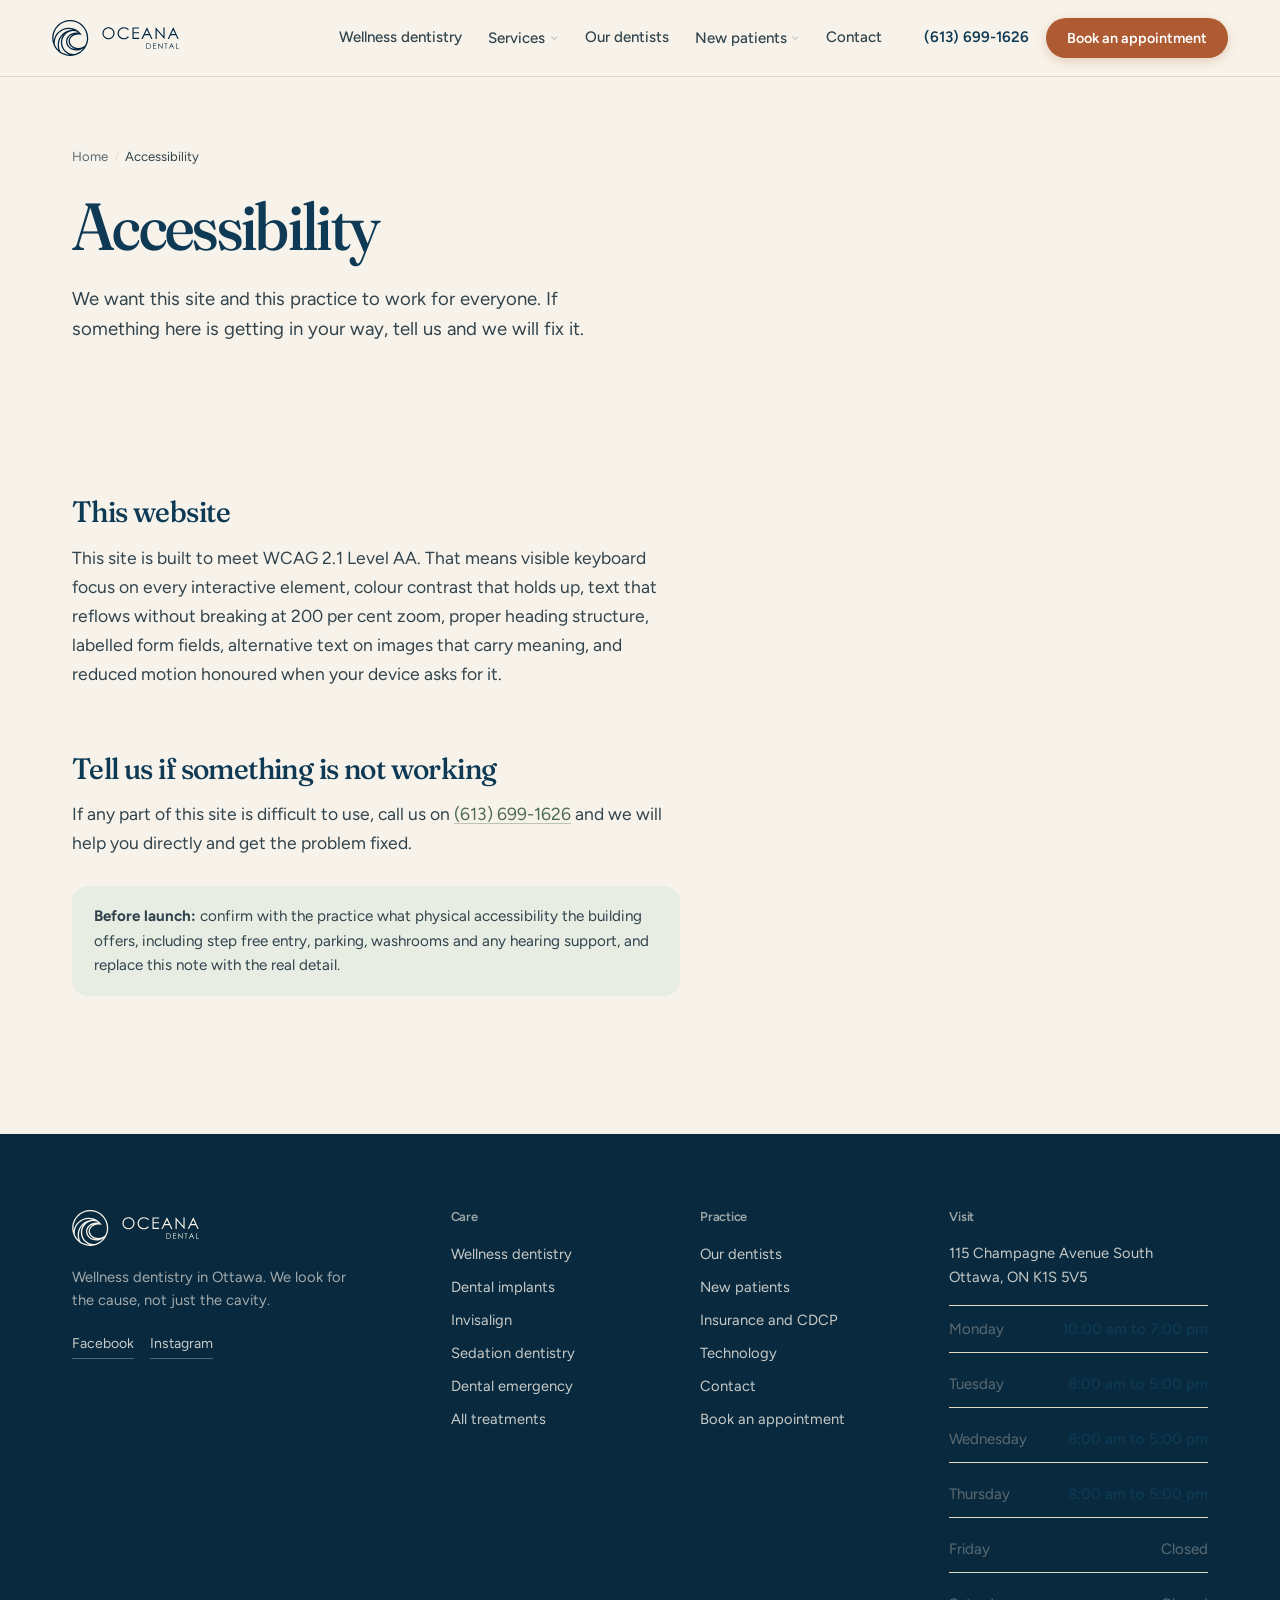
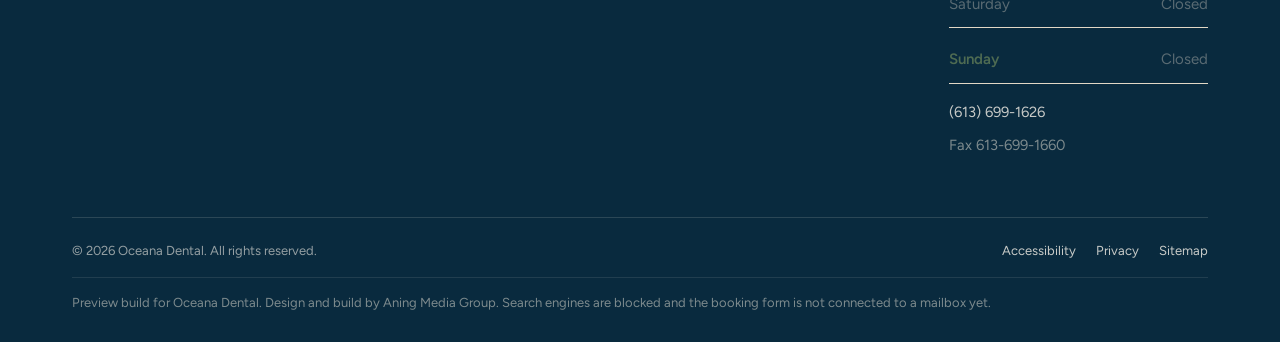
==== commit 02bb8606: "Redesign: warm family wellness direction, her own copy, real world imagery" ====
--- a/accessibility.html
+++ b/accessibility.html
@@ -17,7 +17,7 @@
 <meta name="twitter:card" content="summary_large_image">
 <link rel="icon" href="assets/img/favicon.svg" type="image/svg+xml">
 <link rel="apple-touch-icon" href="assets/img/favicon.svg">
-<link rel="preconnect" href="https://fonts.googleapis.com"><link rel="preconnect" href="https://fonts.gstatic.com" crossorigin><link rel="stylesheet" href="https://fonts.googleapis.com/css2?family=Newsreader:ital,opsz,wght@0,6..72,300..600;1,6..72,300..600&family=Jost:wght@300;400;500&display=swap">
+<link rel="preconnect" href="https://fonts.googleapis.com"><link rel="preconnect" href="https://fonts.gstatic.com" crossorigin><link rel="stylesheet" href="https://fonts.googleapis.com/css2?family=Fraunces:ital,opsz,wght@0,9..144,300..700;1,9..144,300..700&family=Figtree:wght@400;500;600;700&display=swap">
 <link rel="stylesheet" href="assets/css/site.css">
 
 <script>document.documentElement.setAttribute("data-intro","");</script>
--- a/assets/css/site.css
+++ b/assets/css/site.css
@@ -1,833 +1,645 @@
 /* ==========================================================================
    Oceana Dental
-   Visual thesis: the anatomy plate. A dental practice whose distinguishing act
-   is looking harder than anyone else, so the page is built like an annotated
-   atlas: ivory plate stock, engraved figures, hairline measurement rules,
-   near-black navy chapters. Their brand navy and teal carry over; the ocean
-   stops being wallpaper.
+   A whole family, whole body practice. Warm cream, sage for the wellness
+   signal, terracotta for booking, her navy for headings. Photography led,
+   soft edges, generous air. Nothing clinical, nothing cold.
    ========================================================================== */
 
 :root{
-  /* plate stock */
-  --paper:#f0e9dc;
-  --paper-2:#e7dfd0;
-  --paper-3:#dccfba;          /* rules on paper */
-  --paper-4:#cabca4;
-  --edge:#96836a;          /* border on an interactive control, 3:1 on paper */
-
-  /* ink */
-  --ink:#0b1d29;              /* chapter ground, near black navy */
-  --ink-2:#12303f;
-  --navy:#0e3a56;             /* headings on paper */
-  --graphite:#33454f;         /* body on paper */
-  --graphite-2:#4e626d;       /* secondary on paper */
-
-  /* the one functional accent, for annotation and selection */
-  --teal:#2f7f99;
-  --teal-d:#1c6079;
-  --teal-l:#7cb8cc;
-
-  /* decisive action only */
-  --rust:#a8512a;
-  --rust-d:#87401f;
-
-  --sheet:1320px;
-  --gut:clamp(20px,4.4vw,56px);
-  --chap:clamp(76px,10vw,150px);      /* chapter rhythm */
-
-  --serif:'Newsreader',Georgia,'Times New Roman',serif;
-  --sans:'Jost',-apple-system,BlinkMacSystemFont,'Segoe UI',Helvetica,Arial,sans-serif;
-
-  --line:1px solid var(--paper-3);
-  --ease:cubic-bezier(.22,.61,.24,1);
+  --cream:#f8f3ea;
+  --cream-2:#f1eadc;
+  --cream-3:#ece3d3;
+  --rule:#e2d8c6;
+  --edge:#9c8464;              /* border on an interactive control, 3:1 on cream */
+
+  --navy:#0e3a56;              /* headings */
+  --navy-d:#092a3e;            /* dark chapters */
+  --ink:#31434c;               /* body */
+  --muted:#5a6b73;
+
+  --sage:#6e8b6f;              /* graphics and rules only */
+  --sage-d:#4e6b52;            /* sage as text */
+  --sage-l:#a8bfa6;            /* sage on dark */
+  --sage-pale:#e7ede3;
+
+  --terra:#ae5a33;             /* booking */
+  --terra-d:#8e4826;           /* terracotta as text */
+  --terra-pale:#f6e9df;
+
+  --wrap:1240px;
+  --gut:clamp(20px,4.6vw,52px);
+  --sec:clamp(68px,8.5vw,132px);
+
+  --serif:'Fraunces',Georgia,'Times New Roman',serif;
+  --sans:'Figtree',-apple-system,BlinkMacSystemFont,'Segoe UI',Helvetica,Arial,sans-serif;
+
+  --r-s:8px; --r-m:16px; --r-l:24px; --r-pill:999px;
+  --arch:200px;                /* the arch radius, our repeated shape */
+  --ease:cubic-bezier(.22,.68,.24,1);
+  --sh-s:0 1px 2px rgba(20,45,60,.05),0 4px 14px rgba(20,45,60,.05);
+  --sh-m:0 6px 20px rgba(20,45,60,.07),0 18px 46px rgba(20,45,60,.07);
 }
 
 *,*::before,*::after{box-sizing:border-box}
-html{-webkit-text-size-adjust:100%;scroll-padding-top:88px}
-html.lenis{height:auto}
-.lenis.lenis-smooth{scroll-behavior:auto!important}
-.lenis.lenis-stopped{overflow:hidden}
-
-body{
-  margin:0;background:var(--paper);color:var(--graphite);
-  font-family:var(--sans);font-size:17px;line-height:1.62;font-weight:400;
-  -webkit-font-smoothing:antialiased;-moz-osx-font-smoothing:grayscale;overflow-x:hidden;
-}
-
-/* engraved plate stock: faint fibre, never a gradient blob */
-body::before{
-  content:"";position:fixed;inset:0;z-index:0;pointer-events:none;opacity:.55;
-  background-image:url("data:image/svg+xml,%3Csvg xmlns='http://www.w3.org/2000/svg' width='180' height='180'%3E%3Cfilter id='n'%3E%3CfeTurbulence type='fractalNoise' baseFrequency='.86' numOctaves='3' stitchTiles='stitch'/%3E%3CfeColorMatrix type='saturate' values='0'/%3E%3C/filter%3E%3Crect width='180' height='180' filter='url(%23n)' opacity='.055'/%3E%3C/svg%3E");
-}
-main,header,footer{position:relative;z-index:1}
-
-h1,h2,h3,h4{font-family:var(--serif);color:var(--navy);margin:0 0 .48em;font-weight:400;
-  letter-spacing:-.012em;line-height:1.06;font-variation-settings:'opsz' 40}
-h1{font-size:clamp(2.9rem,6.4vw,5.6rem);line-height:1.0;letter-spacing:-.026em;
-  font-variation-settings:'opsz' 72}
-h2{font-size:clamp(2.1rem,4.1vw,3.5rem);line-height:1.05;letter-spacing:-.02em;
-  font-variation-settings:'opsz' 60}
-h3{font-size:clamp(1.32rem,2.05vw,1.72rem);line-height:1.18;font-variation-settings:'opsz' 28}
-h4{font-size:1.06rem;line-height:1.3;font-variation-settings:'opsz' 20}
+html{-webkit-text-size-adjust:100%;scroll-behavior:smooth;scroll-padding-top:92px}
+body{margin:0;background:var(--cream);color:var(--ink);font-family:var(--sans);
+  font-size:17.5px;line-height:1.66;font-weight:400;overflow-x:hidden;
+  -webkit-font-smoothing:antialiased;-moz-osx-font-smoothing:grayscale}
+
+h1,h2,h3,h4{font-family:var(--serif);color:var(--navy);margin:0 0 .5em;font-weight:500;
+  line-height:1.1;letter-spacing:-.015em;
+  font-variation-settings:'SOFT' 30,'WONK' 0,'opsz' 40}
+h1{font-size:clamp(2.5rem,5.2vw,4.3rem);line-height:1.04;letter-spacing:-.025em;
+  font-variation-settings:'SOFT' 40,'WONK' 0,'opsz' 90}
+h2{font-size:clamp(1.95rem,3.6vw,3rem);line-height:1.08;letter-spacing:-.02em;
+  font-variation-settings:'SOFT' 40,'WONK' 0,'opsz' 60}
+h3{font-size:clamp(1.25rem,1.9vw,1.6rem);line-height:1.2;font-variation-settings:'SOFT' 30,'WONK' 0,'opsz' 24}
+h4{font-size:1.06rem;line-height:1.32}
+.em{font-style:italic;font-weight:400;color:var(--sage-d)}
+.chapter .em,.dark .em{color:var(--sage-l)}
 p{margin:0 0 1.1em}
 p:last-child{margin-bottom:0}
-a{color:var(--teal-d);text-decoration:underline;text-decoration-thickness:1px;text-underline-offset:3px;
-  text-decoration-color:rgba(28,96,121,.35);transition:text-decoration-color .18s}
-a:hover{text-decoration-color:var(--teal-d)}
+a{color:var(--sage-d);text-decoration:underline;text-decoration-thickness:1px;
+  text-underline-offset:3px;text-decoration-color:rgba(78,107,82,.35);transition:.18s}
+a:hover{text-decoration-color:var(--sage-d)}
 img,svg,video{max-width:100%;height:auto;display:block}
-ul,ol{margin:0 0 1.1em;padding-left:1.1em}
+ul,ol{margin:0 0 1.1em;padding-left:1.15em}
 li{margin-bottom:.35em}
 strong{font-weight:600;color:var(--navy)}
-:focus-visible{outline:2px solid var(--teal-d);outline-offset:3px}
-.skip{position:absolute;left:-9999px;top:0;z-index:200;background:var(--ink);color:var(--paper);
-  padding:13px 20px;font-weight:500}
+:focus-visible{outline:2px solid var(--sage-d);outline-offset:3px;border-radius:4px}
+.skip{position:absolute;left:-9999px;top:0;z-index:200;background:var(--navy);color:var(--cream);
+  padding:13px 20px;border-radius:0 0 10px 0;font-weight:500}
 .skip:focus{left:0}
-.sr{position:absolute;width:1px;height:1px;padding:0;margin:-1px;overflow:hidden;clip:rect(0,0,0,0);
-  white-space:nowrap;border:0}
-
-/* ---------- the sheet, with its measured guides ---------- */
-.wrap{width:100%;max-width:var(--sheet);margin:0 auto;padding-inline:var(--gut);position:relative}
-.guides{position:fixed;inset:0;z-index:0;pointer-events:none}
-.guides i{position:absolute;top:0;bottom:0;width:1px;background:rgba(11,29,41,.09)}
-.guides i::before,.guides i::after{content:"";position:absolute;left:-2px;width:5px;height:5px;
-  border:1px solid rgba(11,29,41,.22);background:var(--paper)}
-.guides i::before{top:84px}
-.guides i::after{bottom:24px}
-.chapter .guides i{background:rgba(240,233,220,.11)}
-@media(max-width:760px){.guides{display:none}}
-
-/* the whole document sits on a 12 column measure */
-.grid12{display:grid;grid-template-columns:repeat(12,minmax(0,1fr));
-  column-gap:clamp(14px,1.8vw,28px);row-gap:clamp(24px,3vw,44px)}
-
-/* ---------- labels: sentence case, they carry information ---------- */
-.lab{font-family:var(--sans);font-size:.775rem;letter-spacing:.015em;color:var(--graphite-2);
-  display:flex;align-items:baseline;gap:.7em;margin:0 0 1.4rem}
-.lab b{font-weight:500;color:var(--teal-d);font-variant-numeric:tabular-nums}
-.lab::after{content:"";flex:1;height:1px;background:var(--paper-3);transform:translateY(-.28em)}
-.chapter .lab{color:rgba(240,233,220,.6)}
-.chapter .lab b{color:var(--teal-l)}
-.chapter .lab::after{background:rgba(240,233,220,.18)}
-
-.lede{font-size:clamp(1.06rem,1.45vw,1.2rem);line-height:1.6;color:var(--graphite)}
-.small{font-size:.9rem;line-height:1.55}
-.fine{font-size:.795rem;line-height:1.5;color:var(--graphite-2)}
-.chapter .fine{color:rgba(240,233,220,.6)}
-
-/* ---------- chapters ---------- */
-.sec{padding-block:var(--chap);position:relative}
-.chapter{background:var(--ink);color:rgba(240,233,220,.82);position:relative}
-.chapter h1,.chapter h2,.chapter h3,.chapter h4{color:var(--paper)}
-.chapter .lede{color:rgba(240,233,220,.8)}
-.chapter a{color:var(--teal-l);text-decoration-color:rgba(124,184,204,.4)}
-.chapter a:hover{text-decoration-color:var(--teal-l)}
-.chapter strong{color:var(--paper)}
-
-/* split intro: the statement and the paragraph share the sheet, so copy never
-   runs down one narrow left column */
-.split{display:grid;gap:clamp(18px,2.4vw,40px);align-items:end;
-  margin-bottom:clamp(40px,5vw,72px)}
-@media(min-width:900px){.split{grid-template-columns:minmax(0,1.18fr) minmax(0,.82fr)}
-  .split.wide{grid-template-columns:minmax(0,1.45fr) minmax(0,.55fr)}}
-.split h2{margin-bottom:0;max-width:17ch}
-.split .lede{max-width:36ch;padding-bottom:.4em}
+.sr{position:absolute;width:1px;height:1px;padding:0;margin:-1px;overflow:hidden;
+  clip:rect(0,0,0,0);white-space:nowrap;border:0}
+
+.wrap{width:100%;max-width:var(--wrap);margin:0 auto;padding-inline:var(--gut)}
+.wrap-w{max-width:1400px}
+.sec{padding-block:var(--sec)}
+.chapter{background:var(--navy-d);color:rgba(248,243,234,.84)}
+.chapter h1,.chapter h2,.chapter h3,.chapter h4{color:var(--cream)}
+.chapter a{color:var(--sage-l);text-decoration-color:rgba(168,191,166,.4)}
+.chapter strong{color:var(--cream)}
+.tint{background:var(--sage-pale)}
+.warm{background:var(--cream-2)}
+
+/* ---------- type helpers ---------- */
+.lab{font-size:.815rem;font-weight:500;color:var(--sage-d);margin:0 0 1.1rem;
+  display:flex;align-items:center;gap:.6em}
+.lab::before{content:"";width:22px;height:2px;background:var(--sage);border-radius:2px;flex:none}
+.chapter .lab{color:var(--sage-l)}
+.chapter .lab::before{background:var(--sage-l)}
+.lede{font-size:clamp(1.08rem,1.45vw,1.24rem);line-height:1.62;color:var(--ink)}
+.chapter .lede{color:rgba(248,243,234,.82)}
+.small{font-size:.925rem;line-height:1.58}
+.fine{font-size:.82rem;line-height:1.5;color:var(--muted)}
+.chapter .fine{color:rgba(248,243,234,.62)}
+.center{text-align:center}
+
+/* the split intro, so copy never runs down one narrow column */
+.split{display:grid;gap:clamp(16px,2.2vw,38px);align-items:end;margin-bottom:clamp(34px,4.4vw,64px)}
+@media(min-width:900px){.split{grid-template-columns:minmax(0,1.1fr) minmax(0,.9fr)}
+  .split.wide{grid-template-columns:minmax(0,1.4fr) minmax(0,.6fr)}}
+.split h2{margin-bottom:0;max-width:18ch}
+.split .lede{max-width:38ch;padding-bottom:.35em}
+.split.center{grid-template-columns:1fr;justify-items:center;text-align:center}
+.split.center h2,.split.center .lede{max-width:24ch}
+.split.center .lab{justify-content:center}
 
 /* ---------- buttons ---------- */
-.btn{display:inline-flex;align-items:center;justify-content:center;gap:.55em;
-  font-family:var(--sans);font-size:.985rem;font-weight:500;line-height:1;text-decoration:none;
-  padding:1.06em 1.9em;border:1px solid transparent;cursor:pointer;border-radius:2px;
-  transition:background .2s var(--ease),color .2s var(--ease),border-color .2s var(--ease);
+.btn{display:inline-flex;align-items:center;justify-content:center;gap:.5em;font-family:var(--sans);
+  font-size:1rem;font-weight:600;line-height:1;text-decoration:none;padding:1.05em 1.9em;
+  border:1.5px solid transparent;border-radius:var(--r-pill);cursor:pointer;
+  transition:background .2s var(--ease),color .2s,border-color .2s,transform .2s var(--ease),box-shadow .2s;
   white-space:nowrap}
-.btn svg{width:1.02em;height:1.02em;flex:none}
-.btn-a{background:var(--rust);color:#fdf7ef;border-color:var(--rust)}
-.btn-a:hover{background:var(--rust-d);border-color:var(--rust-d);color:#fff}
-.btn-b{background:transparent;color:var(--navy);border-color:rgba(14,58,86,.45)}
-.btn-b:hover{background:var(--navy);border-color:var(--navy);color:var(--paper)}
-.btn-c{background:transparent;color:var(--paper);border-color:rgba(240,233,220,.38)}
-.btn-c:hover{background:var(--paper);border-color:var(--paper);color:var(--ink)}
-.btn-d{background:var(--paper);color:var(--ink);border-color:var(--paper)}
+.btn:hover{transform:translateY(-2px)}
+.btn-a{background:var(--terra);color:#fff;box-shadow:0 3px 12px rgba(174,90,51,.26)}
+.btn-a:hover{background:var(--terra-d);color:#fff;box-shadow:0 8px 22px rgba(142,72,38,.32)}
+.btn-b{background:transparent;color:var(--navy);border-color:rgba(14,58,86,.28)}
+.btn-b:hover{background:var(--navy);border-color:var(--navy);color:var(--cream)}
+.btn-c{background:transparent;color:var(--cream);border-color:rgba(248,243,234,.4)}
+.btn-c:hover{background:var(--cream);border-color:var(--cream);color:var(--navy-d)}
+.btn-d{background:var(--cream);color:var(--navy-d);border-color:var(--cream)}
 .btn-d:hover{background:#fff;border-color:#fff}
-.btn-lg{font-size:1.02rem;padding:1.15em 2.15em}
-.btn-sm{font-size:.88rem;padding:.78em 1.35em}
+.btn-s{background:var(--sage-d);color:#fff;border-color:var(--sage-d)}
+.btn-s:hover{background:#40593f;border-color:#40593f;color:#fff}
+.btn-lg{font-size:1.04rem;padding:1.16em 2.2em}
+.btn-sm{font-size:.9rem;padding:.8em 1.4em}
 .btn-block{width:100%}
 .btns{display:flex;flex-wrap:wrap;gap:12px;align-items:center}
-
-/* an inline link that reads as a rule, not an arrow */
-.lnk{display:inline-block;font-family:var(--sans);font-size:.93rem;font-weight:500;
-  color:var(--navy);text-decoration:none;padding-bottom:.28em;
-  border-bottom:1px solid var(--paper-4);transition:border-color .2s,color .2s}
-.lnk:hover{border-color:var(--navy);color:var(--navy)}
-.chapter .lnk{color:var(--paper);border-color:rgba(240,233,220,.32)}
-.chapter .lnk:hover{border-color:var(--paper)}
+.center .btns,.split.center .btns{justify-content:center}
+.lnk{display:inline-flex;align-items:center;gap:.4em;font-weight:600;font-size:.95rem;
+  color:var(--sage-d);text-decoration:none;border-bottom:1.5px solid rgba(78,107,82,.3);
+  padding-bottom:.15em;transition:.18s}
+.lnk:hover{border-color:var(--sage-d);color:var(--navy)}
+.chapter .lnk{color:var(--sage-l);border-color:rgba(168,191,166,.35)}
+.chapter .lnk:hover{color:var(--cream);border-color:var(--cream)}
+
+/* ---------- the arch, our repeated shape ---------- */
+.arch{border-radius:var(--arch) var(--arch) var(--r-l) var(--r-l);overflow:hidden;
+  background:var(--cream-2);position:relative}
+.arch img{width:100%;height:100%;object-fit:cover;display:block}
+.arch-s{border-radius:120px 120px var(--r-m) var(--r-m);overflow:hidden;
+  background:var(--cream-2);position:relative;display:block}
+.arch-s img{width:100%;height:100%;object-fit:cover;display:block}
+.rnd{border-radius:var(--r-l);overflow:hidden;background:var(--cream-2)}
+.rnd img{width:100%;height:100%;object-fit:cover;display:block}
 
 /* ---------- header ---------- */
-.hdr{position:sticky;top:0;z-index:100;background:rgba(240,233,220,.9);
-  backdrop-filter:blur(12px) saturate(150%);-webkit-backdrop-filter:blur(12px) saturate(150%);
-  border-bottom:var(--line)}
-.hdr-in{display:flex;align-items:center;gap:clamp(12px,2vw,32px);height:74px;
-  max-width:var(--sheet);margin:0 auto;padding-inline:var(--gut)}
+.hdr{position:sticky;top:0;z-index:100;background:rgba(248,243,234,.9);
+  backdrop-filter:blur(14px) saturate(160%);-webkit-backdrop-filter:blur(14px) saturate(160%);
+  border-bottom:1px solid var(--rule)}
+.hdr-in{display:flex;align-items:center;gap:clamp(12px,2vw,30px);height:76px;
+  max-width:1400px;margin:0 auto;padding-inline:var(--gut)}
 .brand{display:flex;align-items:center;flex:none;text-decoration:none}
-.brand svg{height:34px;width:auto}
-.nav{display:none;align-items:center;gap:4px;margin-left:auto}
-.nav a,.nav button{font-family:var(--sans);font-size:.93rem;font-weight:400;color:var(--graphite);
-  text-decoration:none;padding:.6em .78em;background:none;border:0;cursor:pointer;
-  display:flex;align-items:center;gap:.3em;transition:color .16s;position:relative}
-.nav a::after,.nav button::after{content:"";position:absolute;left:.78em;right:.78em;bottom:.34em;
-  height:1px;background:var(--navy);transform:scaleX(0);transform-origin:left;
-  transition:transform .24s var(--ease)}
-.nav a:hover,.nav button:hover{color:var(--navy)}
-.nav a:hover::after,.nav button:hover::after,.nav a[aria-current="page"]::after{transform:scaleX(1)}
-.nav a[aria-current="page"]{color:var(--navy)}
-.nav .car{width:.58em;height:.58em;opacity:.5;transition:transform .2s}
+.brand svg{height:36px;width:auto}
+.nav{display:none;align-items:center;gap:2px;margin-left:auto}
+.nav a,.nav button{font-family:var(--sans);font-size:.945rem;font-weight:500;color:var(--ink);
+  text-decoration:none;padding:.6em .8em;border-radius:var(--r-pill);background:none;border:0;
+  cursor:pointer;display:flex;align-items:center;gap:.3em;transition:.16s}
+.nav a:hover,.nav button:hover{background:var(--sage-pale);color:var(--navy)}
+.nav a[aria-current="page"]{color:var(--sage-d)}
+.nav .car{width:.56em;height:.56em;opacity:.5;transition:transform .2s}
 .nav [aria-expanded="true"] .car{transform:rotate(180deg)}
-.hdr-cta{display:none;align-items:center;gap:14px;flex:none}
-.hdr-tel{font-family:var(--sans);font-size:.93rem;color:var(--navy);text-decoration:none;
-  font-variant-numeric:tabular-nums;border-bottom:1px solid var(--paper-4);padding-bottom:.2em}
-.hdr-tel:hover{border-color:var(--navy)}
-@media(min-width:1060px){.nav{display:flex}.hdr-cta{display:flex}.burger{display:none!important}}
-
+.hdr-cta{display:none;align-items:center;gap:12px;flex:none}
+.hdr-tel{font-size:.945rem;font-weight:600;color:var(--navy);text-decoration:none;padding:.55em .3em}
+.hdr-tel:hover{color:var(--sage-d)}
+@media(min-width:1080px){.nav{display:flex}.hdr-cta{display:flex}.burger{display:none!important}}
 .dd{position:relative}
-.dd-p{position:absolute;top:calc(100% + 12px);left:50%;transform:translateX(-50%);
-  background:var(--paper);border:var(--line);padding:10px;min-width:290px;
-  opacity:0;visibility:hidden;transition:opacity .18s,visibility .18s;z-index:60;
-  box-shadow:0 18px 44px rgba(11,29,41,.13)}
-.dd-p.open{opacity:1;visibility:visible}
-.dd-p.wide{min-width:min(600px,86vw);display:grid;grid-template-columns:1fr 1fr;gap:2px}
-.dd-p a{display:block;padding:.58em .72em;font-size:.9rem;line-height:1.32;text-decoration:none;
-  color:var(--navy);transition:background .15s}
-.dd-p a:hover{background:var(--paper-2)}
-.dd-p a span{display:block;font-size:.775rem;color:var(--graphite-2);margin-top:1px}
-.dd-all{grid-column:1/-1;margin-top:6px;padding-top:8px;border-top:var(--line)}
-
+.dd-p{position:absolute;top:calc(100% + 10px);left:50%;transform:translateX(-50%) translateY(-6px);
+  background:#fffdf9;border:1px solid var(--rule);border-radius:var(--r-m);box-shadow:var(--sh-m);
+  padding:10px;min-width:300px;opacity:0;visibility:hidden;transition:.18s;z-index:60}
+.dd-p.open{opacity:1;visibility:visible;transform:translateX(-50%) translateY(0)}
+.dd-p.wide{min-width:min(620px,86vw);display:grid;grid-template-columns:1fr 1fr;gap:2px}
+.dd-p a{display:block;padding:.58em .74em;border-radius:var(--r-s);font-size:.9rem;line-height:1.32;
+  text-decoration:none;color:var(--navy);transition:background .15s}
+.dd-p a:hover{background:var(--sage-pale)}
+.dd-p a span{display:block;font-size:.775rem;color:var(--muted);margin-top:1px}
+.dd-all{grid-column:1/-1;margin-top:6px;padding-top:8px;border-top:1px solid var(--rule)}
 .burger{margin-left:auto;display:flex;flex-direction:column;justify-content:center;gap:5px;
   width:44px;height:44px;padding:0 10px;background:none;border:0;cursor:pointer;flex:none}
-.burger i{display:block;height:1.5px;background:var(--navy);transition:.22s}
-.burger[aria-expanded="true"] i:nth-child(1){transform:translateY(6.5px) rotate(45deg)}
+.burger i{display:block;height:2px;background:var(--navy);border-radius:2px;transition:.22s}
+.burger[aria-expanded="true"] i:nth-child(1){transform:translateY(7px) rotate(45deg)}
 .burger[aria-expanded="true"] i:nth-child(2){opacity:0}
-.burger[aria-expanded="true"] i:nth-child(3){transform:translateY(-6.5px) rotate(-45deg)}
-.drawer{position:fixed;inset:74px 0 0;background:var(--paper);z-index:99;overflow-y:auto;
+.burger[aria-expanded="true"] i:nth-child(3){transform:translateY(-7px) rotate(-45deg)}
+.drawer{position:fixed;inset:76px 0 0;background:var(--cream);z-index:99;overflow-y:auto;
   padding:20px var(--gut) 130px;opacity:0;visibility:hidden;transition:.2s}
 .drawer.open{opacity:1;visibility:visible}
-.drawer a{display:block;padding:.82em 0;font-family:var(--serif);font-size:1.28rem;color:var(--navy);
-  text-decoration:none;border-bottom:var(--line)}
-.drawer details summary{padding:.82em 0;font-family:var(--serif);font-size:1.28rem;color:var(--navy);
-  cursor:pointer;border-bottom:var(--line);list-style:none;display:flex;justify-content:space-between}
+.drawer a{display:block;padding:.8em 0;font-family:var(--serif);font-size:1.24rem;color:var(--navy);
+  text-decoration:none;border-bottom:1px solid var(--rule);font-weight:500}
+.drawer details summary{padding:.8em 0;font-family:var(--serif);font-size:1.24rem;color:var(--navy);
+  cursor:pointer;border-bottom:1px solid var(--rule);list-style:none;display:flex;
+  justify-content:space-between;font-weight:500}
 .drawer details summary::-webkit-details-marker{display:none}
-.drawer details summary::after{content:"+";font-family:var(--sans);color:var(--teal-d)}
+.drawer details summary::after{content:"+";font-family:var(--sans);color:var(--sage-d)}
 .drawer details[open] summary::after{content:"\2013"}
-.drawer .sub a{padding-left:14px;font-family:var(--sans);font-size:1rem;color:var(--graphite)}
-.drawer .btns{margin-top:24px;flex-direction:column;align-items:stretch}
+.drawer .sub a{padding-left:14px;font-family:var(--sans);font-size:1rem;color:var(--ink);font-weight:400}
+.drawer .btns{margin-top:22px;flex-direction:column;align-items:stretch}
 .drawer .btns .btn{width:100%}
 body.lock{overflow:hidden}
-
 .bar{position:fixed;left:0;right:0;bottom:0;z-index:98;display:grid;grid-template-columns:1fr 1fr;
-  gap:1px;background:var(--paper-3);border-top:var(--line);
-  padding-bottom:env(safe-area-inset-bottom)}
-.bar a{display:flex;align-items:center;justify-content:center;gap:.5em;padding:1.05em;
-  font-family:var(--sans);font-size:.95rem;font-weight:500;text-decoration:none}
-.bar .t{background:var(--paper);color:var(--navy)}
-.bar .b{background:var(--rust);color:#fdf7ef}
-@media(min-width:1060px){.bar{display:none}}
-@media(max-width:1059px){body{padding-bottom:58px}}
-
-/* ==========================================================================
-   THE PLATE: framed engraved figures with atlas corner ticks and a caption
-   set in the margin, the way an anatomical atlas prints them.
-   ========================================================================== */
-.plate{position:relative;background:var(--paper-2);border:var(--line)}
-.plate img{width:100%;display:block;mix-blend-mode:multiply}
-.plate::before,.plate::after,.plate>.tk::before,.plate>.tk::after{
-  content:"";position:absolute;width:9px;height:9px;border:1px solid var(--paper-4);z-index:2}
-.plate::before{top:-1px;left:-1px;border-right:0;border-bottom:0}
-.plate::after{top:-1px;right:-1px;border-left:0;border-bottom:0}
-.plate>.tk::before{bottom:-1px;left:-1px;border-right:0;border-top:0}
-.plate>.tk::after{bottom:-1px;right:-1px;border-left:0;border-top:0}
-.plate figcaption{position:absolute;left:0;right:0;bottom:-1.9em;font-size:.75rem;
-  color:var(--graphite-2);display:flex;gap:.6em}
-.plate figcaption b{color:var(--teal-d);font-weight:500;font-variant-numeric:tabular-nums}
-
-/* the annotation layer that turns a figure into a diagram */
-.fig{position:relative}
-.fig svg.annot{position:absolute;inset:0;width:100%;height:100%;overflow:visible;pointer-events:none}
-.annot .ln{stroke:var(--teal-d);stroke-width:.9;fill:none;opacity:.85;
-  stroke-dasharray:var(--dash,0);stroke-dashoffset:var(--dash,0)}
-.annot .pt{fill:var(--paper);stroke:var(--teal-d);stroke-width:1.4}
-.annot .pt-c{fill:var(--teal-d)}
-.annot text{font-family:var(--sans);font-size:11px;fill:var(--navy);letter-spacing:.01em}
-.annot text.sub{font-size:9.5px;fill:var(--graphite-2)}
-.annot .num{font-size:9px;fill:var(--teal-d);font-variant-numeric:tabular-nums}
-.chapter .annot text{fill:var(--paper)}
-.chapter .annot text.sub{fill:rgba(240,233,220,.62)}
-.chapter .annot .ln{stroke:var(--teal-l)}
-.chapter .annot .pt{fill:var(--ink);stroke:var(--teal-l)}
-
-/* ==========================================================================
-   HERO: the plate is the subject, printed full width with real annotation
-   gutters either side, the way an atlas prints a figure.
-   ========================================================================== */
-.hero{padding-block:clamp(38px,5vw,68px) clamp(44px,5.5vw,80px)}
-.hero h1{margin-bottom:clamp(24px,3vw,44px);max-width:20ch}
-.hero-top{display:grid;gap:clamp(18px,2.4vw,40px);align-items:end;
-  margin-bottom:clamp(30px,4vw,56px);padding-top:clamp(18px,2.2vw,30px);border-top:var(--line)}
-@media(min-width:900px){.hero-top{grid-template-columns:minmax(0,1.05fr) minmax(0,.95fr)}}
-.hero-top .btns{justify-content:flex-start}
-@media(min-width:900px){.hero-top .btns{justify-content:flex-end}}
-.hero-sub{font-size:clamp(1.04rem,1.28vw,1.16rem);line-height:1.58;margin-bottom:1.6rem;
-  color:var(--graphite);max-width:40ch}
-
-.fig-wide{position:relative;padding-inline:0}
-@media(min-width:1080px){.fig-wide{padding-inline:clamp(150px,15.5vw,215px)}}
-.plate-in{position:relative;background:var(--paper-2);border:var(--line)}
-.plate-in > img{width:100%;display:block;mix-blend-mode:multiply}
-.plate-in::before,.plate-in::after,.plate-in > .tk::before,.plate-in > .tk::after{
-  content:"";position:absolute;width:9px;height:9px;border:1px solid var(--paper-4);z-index:3}
-.plate-in::before{top:-1px;left:-1px;border-right:0;border-bottom:0}
-.plate-in::after{top:-1px;right:-1px;border-left:0;border-bottom:0}
-.plate-in > .tk::before{bottom:-1px;left:-1px;border-right:0;border-top:0}
-.plate-in > .tk::after{bottom:-1px;right:-1px;border-left:0;border-top:0}
-.plate-in .annot{position:absolute;inset:0;width:100%;height:100%;overflow:visible;
-  pointer-events:none;z-index:2}
-
-.hero-foot{display:grid;gap:1px;background:var(--paper-3);border:var(--line);
-  margin-top:clamp(26px,3.2vw,46px)}
-@media(min-width:640px){.hero-foot{grid-template-columns:1fr 1fr}}
-@media(min-width:1000px){.hero-foot{grid-template-columns:repeat(4,1fr)}}
-.hero-foot > div{background:var(--paper);padding:16px 20px}
-.hero-foot dt{font-size:.755rem;color:var(--graphite-2);margin-bottom:.28em}
-.hero-foot dd{margin:0;font-size:.925rem;color:var(--navy);line-height:1.4}
-.hero-foot .stars{color:#8a5f16;letter-spacing:.06em;font-size:.82rem}
-.hero-open{display:inline-flex;align-items:center;gap:.5em;font-size:.8rem;color:var(--graphite-2)}
-.hero-open .dot{width:6px;height:6px;border-radius:50%;background:#3f7d5f;flex:none}
-.hero-open .dot.off{background:var(--paper-4)}
-
-/* ==========================================================================
-   RULED LEDGER BLOCKS  (replaces the identical rounded card kit)
-   ========================================================================== */
-.rows{border-top:1px solid var(--paper-3)}
-.chapter .rows{border-color:rgba(240,233,220,.18)}
-.row{display:grid;gap:.4rem clamp(16px,2.4vw,40px);padding-block:clamp(22px,2.4vw,32px);
-  border-bottom:1px solid var(--paper-3);align-items:start;text-decoration:none;position:relative}
-.chapter .row{border-color:rgba(240,233,220,.18)}
-@media(min-width:820px){.row{grid-template-columns:2.6rem minmax(0,7fr) minmax(0,9fr) auto}}
-.row .ix{font-family:var(--sans);font-size:.78rem;color:var(--teal-d);font-variant-numeric:tabular-nums;
-  padding-top:.42em}
-.chapter .row .ix{color:var(--teal-l)}
-.row h3{margin:0;font-size:clamp(1.25rem,1.85vw,1.55rem)}
-.row p{font-size:.955rem;line-height:1.56;margin:0;color:var(--graphite)}
-.chapter .row p{color:rgba(240,233,220,.76)}
-.row .go{align-self:center;font-size:.85rem;color:var(--graphite-2);white-space:nowrap;
-  border-bottom:1px solid transparent;padding-bottom:.2em;transition:.2s}
-a.row:hover .go{color:var(--navy);border-color:var(--navy)}
-.chapter a.row:hover .go{color:var(--paper);border-color:var(--paper)}
-a.row::before{content:"";position:absolute;inset:0 -1rem;background:var(--paper-2);opacity:0;
-  transition:opacity .22s;z-index:-1}
-a.row:hover::before{opacity:.7}
-.chapter a.row::before{background:rgba(240,233,220,.05)}
-.chapter a.row:hover::before{opacity:1}
-
-/* ==========================================================================
-   FIGURES GRID: treatments as plates, not as shadowed cards
-   ========================================================================== */
-.figs{display:grid;gap:1px;background:var(--paper-3);border:var(--line)}
+  gap:10px;padding:10px 14px calc(10px + env(safe-area-inset-bottom));
+  background:rgba(248,243,234,.95);backdrop-filter:blur(12px);border-top:1px solid var(--rule)}
+.bar .btn{padding:.95em 1em}
+@media(min-width:1080px){.bar{display:none}}
+@media(max-width:1079px){body{padding-bottom:76px}}
+
+/* ==========================================================================
+   HERO
+   ========================================================================== */
+.hero{padding-block:clamp(34px,4.6vw,68px) clamp(46px,5.6vw,84px);position:relative;overflow:hidden}
+.hero::before{content:"";position:absolute;right:-14vw;top:-24vw;width:56vw;height:56vw;
+  border-radius:50%;background:radial-gradient(circle,var(--sage-pale) 0%,rgba(231,237,227,0) 68%);
+  pointer-events:none;z-index:0}
+.hero .wrap{position:relative;z-index:1}
+.hero-g{display:grid;gap:clamp(30px,4vw,62px);align-items:center}
+@media(min-width:1000px){.hero-g{grid-template-columns:minmax(0,1.02fr) minmax(0,.98fr)}}
+.hero h1{margin-bottom:.34em;max-width:15ch}
+.hero-sub{font-size:clamp(1.08rem,1.35vw,1.22rem);line-height:1.62;max-width:38ch;
+  margin-bottom:2rem;color:var(--ink)}
+.hero .btns{margin-bottom:2rem}
+
+/* the standing facts, as soft pills rather than another card grid */
+.facts{display:flex;flex-wrap:wrap;gap:9px}
+.fact{display:inline-flex;align-items:center;gap:.5em;font-size:.855rem;font-weight:500;
+  color:var(--navy);background:#fffdf9;border:1px solid var(--rule);border-radius:var(--r-pill);
+  padding:.52em 1em}
+.fact .st{color:#a8721c;letter-spacing:.04em}
+.fact .dot{width:7px;height:7px;border-radius:50%;background:var(--sage);flex:none}
+.fact .dot.off{background:var(--cream-3)}
+
+/* hero picture: an arch with a small overlapping inset, so both generations show */
+.hero-pic{position:relative;padding-bottom:clamp(30px,4vw,58px);padding-left:clamp(0px,5vw,70px)}
+.hero-pic .arch{aspect-ratio:4/4.9;box-shadow:var(--sh-m)}
+.hero-inset{position:absolute;left:0;bottom:0;width:clamp(140px,30%,210px);aspect-ratio:1/1;
+  border-radius:var(--r-l);overflow:hidden;border:6px solid var(--cream);box-shadow:var(--sh-m)}
+.hero-inset img{width:100%;height:100%;object-fit:cover}
+@media(max-width:999px){.hero-pic{padding-left:0}.hero-inset{width:132px}}
+
+/* ==========================================================================
+   TRUST STRIP
+   ========================================================================== */
+.strip{background:var(--navy-d);color:rgba(248,243,234,.86);padding-block:18px}
+.strip-in{display:flex;flex-wrap:wrap;justify-content:center;gap:10px clamp(20px,3.4vw,54px);
+  font-size:.87rem}
+.strip-in span{display:inline-flex;align-items:center;gap:.55em}
+.strip-in span::before{content:"";width:6px;height:6px;border-radius:50%;background:var(--sage-l);flex:none}
+
+/* ==========================================================================
+   THREE GENERATIONS
+   ========================================================================== */
+.gens{display:grid;gap:clamp(18px,2.4vw,32px)}
+@media(min-width:760px){.gens{grid-template-columns:repeat(3,1fr)}}
+.gen figure{margin:0}
+.gen .arch-s{aspect-ratio:4/4.6;box-shadow:var(--sh-s)}
+.gen h3{font-size:1.24rem;margin:1.1rem 0 .35rem}
+.gen p{font-size:.94rem;line-height:1.58;margin:0 0 .9rem}
+@media(min-width:760px){
+  .gens .gen:nth-child(2){margin-top:clamp(20px,3vw,46px)}
+  .gens .gen:nth-child(3){margin-top:clamp(40px,6vw,92px)}
+}
+
+/* ==========================================================================
+   PILLARS  (her three: wellness, comfort, whole family)
+   ========================================================================== */
+.pillar{display:grid;gap:clamp(26px,4vw,72px);align-items:center;margin-bottom:clamp(56px,7vw,112px)}
+.pillar:last-child{margin-bottom:0}
+@media(min-width:900px){.pillar{grid-template-columns:minmax(0,1fr) minmax(0,1.06fr)}
+  .pillar.flip .pillar-t{order:2}}
+.pillar-n{display:inline-flex;align-items:center;justify-content:center;width:34px;height:34px;
+  border-radius:50%;background:var(--sage-pale);color:var(--sage-d);font-size:.8rem;font-weight:600;
+  margin-bottom:1rem}
+.pillar h3{font-size:clamp(1.5rem,2.5vw,2.05rem);margin-bottom:.55em;max-width:19ch}
+.pillar-v{border-radius:var(--r-l);overflow:hidden;box-shadow:var(--sh-m);aspect-ratio:5/4}
+.pillar-v img{width:100%;height:100%;object-fit:cover}
+.flist{list-style:none;padding:0;margin:1.4rem 0 0}
+.flist li{display:flex;gap:.7em;align-items:flex-start;padding:.42em 0;margin:0;font-size:.96rem;
+  line-height:1.55}
+.flist li::before{content:"";flex:none;width:18px;height:18px;border-radius:50%;margin-top:.16em;
+  background:var(--sage-pale) url("data:image/svg+xml,%3Csvg xmlns='http://www.w3.org/2000/svg' viewBox='0 0 20 20'%3E%3Cpath d='M5 10.5l3.4 3.4L15 6.8' stroke='%234e6b52' stroke-width='2.2' fill='none' stroke-linecap='round' stroke-linejoin='round'/%3E%3C/svg%3E") center/13px no-repeat}
+.flist svg{display:none}
+.chapter .flist li::before{background-color:rgba(168,191,166,.2)}
+
+/* ==========================================================================
+   PROBLEM PICKER  (her Dental Problems content)
+   ========================================================================== */
+.pick{display:grid;gap:clamp(20px,2.6vw,40px);align-items:start}
+@media(min-width:960px){.pick{grid-template-columns:minmax(0,.82fr) minmax(0,1.18fr)}}
+.pick-opts{display:grid;grid-template-columns:1fr;gap:8px}
+@media(min-width:520px){.pick-opts{grid-template-columns:1fr 1fr}}
+@media(min-width:960px){.pick-opts{grid-template-columns:1fr}}
+.pick-b{display:flex;align-items:center;gap:.7em;width:100%;text-align:left;cursor:pointer;
+  font-family:var(--sans);font-size:.96rem;font-weight:500;color:var(--navy);background:#fffdf9;
+  border:1px solid var(--rule);border-radius:var(--r-pill);padding:.85em 1.2em;transition:.2s var(--ease)}
+.pick-b:hover{border-color:var(--sage);background:var(--sage-pale);transform:translateX(3px)}
+.pick-b[aria-pressed="true"]{background:var(--sage-d);border-color:var(--sage-d);color:#fff}
+.pick-panel{background:#fffdf9;border:1px solid var(--rule);border-radius:var(--r-l);overflow:hidden;
+  box-shadow:var(--sh-s);min-height:300px;display:flex;flex-direction:column}
+.pick-img{aspect-ratio:21/9;overflow:hidden;background:var(--cream-2)}
+.pick-img img{width:100%;height:100%;object-fit:cover}
+.pick-t{padding:clamp(22px,2.6vw,34px);flex:1;display:flex;flex-direction:column}
+.pick-t h3{font-size:clamp(1.28rem,1.9vw,1.6rem);margin-bottom:.5rem}
+.pick-t p{font-size:.98rem;line-height:1.62;margin-bottom:1.3rem}
+.pick-acts{margin-top:auto;display:flex;flex-wrap:wrap;gap:11px}
+.pick-idle{padding:clamp(24px,2.8vw,36px);margin:auto 0;color:var(--muted);font-size:1.04rem;
+  line-height:1.58;max-width:36ch}
+
+/* ==========================================================================
+   TREATMENT CARDS
+   ========================================================================== */
+.figs{display:grid;gap:clamp(18px,2.2vw,28px)}
 @media(min-width:640px){.figs{grid-template-columns:1fr 1fr}}
 @media(min-width:1040px){.figs{grid-template-columns:repeat(3,1fr)}}
-.figc{background:var(--paper);padding:0;text-decoration:none;display:flex;flex-direction:column;
-  transition:background .22s}
-.figc:hover{background:var(--paper-2)}
-.figc-i{aspect-ratio:16/10;overflow:hidden;position:relative;background:var(--paper-2)}
-.figc-i img{width:100%;height:100%;object-fit:cover;transition:transform .8s var(--ease);
-  filter:saturate(.82)}
-.figc:hover .figc-i img{transform:scale(1.04)}
-.figc-t{padding:clamp(20px,2vw,26px) clamp(20px,2vw,26px) clamp(24px,2.4vw,30px);flex:1;
-  display:flex;flex-direction:column}
-.figc-t .n{font-size:.75rem;color:var(--teal-d);font-variant-numeric:tabular-nums;margin-bottom:.7rem}
-.figc h3{font-size:1.24rem;margin-bottom:.42rem}
-.figc p{font-size:.92rem;line-height:1.55;margin:0 0 1rem;color:var(--graphite)}
-.figc .go{margin-top:auto;font-size:.86rem;color:var(--navy);border-bottom:1px solid var(--paper-4);
-  align-self:flex-start;padding-bottom:.2em;transition:border-color .2s}
-.figc:hover .go{border-color:var(--navy)}
-
-/* ==========================================================================
-   PORTRAITS: documentary crops in the margin, with real captions
-   ========================================================================== */
-.people{display:grid;gap:clamp(20px,2.6vw,38px)}
+.figc{display:flex;flex-direction:column;text-decoration:none;background:#fffdf9;
+  border:1px solid var(--rule);border-radius:var(--r-l);overflow:hidden;transition:.25s var(--ease)}
+.figc:hover{transform:translateY(-4px);box-shadow:var(--sh-m);border-color:var(--sage)}
+.figc-i{aspect-ratio:16/10;overflow:hidden;background:var(--cream-2)}
+.figc-i img{width:100%;height:100%;object-fit:cover;transition:transform .7s var(--ease)}
+.figc:hover .figc-i img{transform:scale(1.05)}
+.figc-t{padding:clamp(20px,2vw,26px);flex:1;display:flex;flex-direction:column}
+.figc h3{font-size:1.2rem;margin-bottom:.4rem}
+.figc p{font-size:.925rem;line-height:1.56;color:var(--ink);margin:0 0 1rem}
+.figc .go{margin-top:auto;font-size:.9rem;font-weight:600;color:var(--sage-d)}
+
+/* rows, used where a list beats a grid */
+.rows{border-top:1px solid var(--rule)}
+.row{display:grid;gap:.35rem clamp(14px,2.2vw,36px);padding-block:clamp(20px,2.2vw,30px);
+  border-bottom:1px solid var(--rule);align-items:center;text-decoration:none;position:relative}
+@media(min-width:820px){.row{grid-template-columns:minmax(0,6fr) minmax(0,9fr) auto}}
+.row h3{margin:0;font-size:clamp(1.2rem,1.7vw,1.45rem)}
+.row p{font-size:.95rem;line-height:1.55;margin:0}
+.row .go{font-size:.88rem;font-weight:600;color:var(--sage-d);white-space:nowrap}
+a.row:hover h3{color:var(--sage-d)}
+
+/* ==========================================================================
+   PEOPLE
+   ========================================================================== */
+.people{display:grid;gap:clamp(20px,2.6vw,36px)}
 @media(min-width:760px){.people{grid-template-columns:repeat(3,1fr)}}
-.person figure{margin:0;position:relative;background:var(--paper-2);border:var(--line)}
-.person img{width:100%;aspect-ratio:4/4.5;object-fit:cover;object-position:50% 16%}
-.person .role{font-size:.775rem;color:var(--teal-d);margin:1.1rem 0 .3rem}
-.person h3{font-size:1.32rem;margin-bottom:.5rem}
-.person p{font-size:.925rem;line-height:1.56;margin-bottom:.9rem}
-.person .creds{list-style:none;padding:0;margin:0;font-size:.79rem;color:var(--graphite-2);
-  line-height:1.5}
-.person .creds li{margin:0;padding:.32em 0;border-top:var(--line)}
-
-/* ==========================================================================
-   THE SYMPTOM FINDER, on a navy chapter
-   ========================================================================== */
-.fnd{display:grid;gap:clamp(22px,2.8vw,44px);align-items:start}
-@media(min-width:960px){.fnd{grid-template-columns:minmax(0,.86fr) minmax(0,1.14fr)}}
-.fnd-opts{display:grid;grid-template-columns:1fr;gap:1px;background:rgba(240,233,220,.18);
-  border:1px solid rgba(240,233,220,.18)}
-@media(min-width:520px){.fnd-opts{grid-template-columns:1fr 1fr}}
-.fnd-b{display:flex;align-items:baseline;gap:.75em;padding:1.02em 1.1em;background:var(--ink);
-  border:0;color:rgba(240,233,220,.85);font-family:var(--sans);font-size:.94rem;line-height:1.28;
-  text-align:left;cursor:pointer;transition:background .2s,color .2s}
-.fnd-b .ix{font-size:.74rem;color:var(--teal-l);font-variant-numeric:tabular-nums;flex:none}
-.fnd-b:hover{background:#123243;color:var(--paper)}
-.fnd-b[aria-pressed="true"]{background:var(--paper);color:var(--ink)}
-.fnd-b[aria-pressed="true"] .ix{color:var(--teal-d)}
-.fnd-panel{border:1px solid rgba(240,233,220,.18);padding:clamp(24px,2.8vw,38px);
-  min-height:clamp(260px,26vw,330px);display:flex;flex-direction:column}
-.fnd-idle{color:rgba(240,233,220,.66);margin:0;font-size:1.05rem;line-height:1.55;max-width:36ch}
-.fnd-panel .fnd-idle + .fnd-idle-fig{margin-top:auto;padding-top:1.6rem;opacity:.5}
-.fnd-body{display:flex;flex-direction:column;height:100%}
-.fnd-body .k{font-size:.76rem;color:var(--teal-l);margin-bottom:.8rem}
-.fnd-body h3{font-size:clamp(1.34rem,2vw,1.72rem);margin-bottom:.7rem}
-.fnd-body>p{font-size:.985rem;line-height:1.6;color:rgba(240,233,220,.8);margin-bottom:1.2rem}
-.fnd-body .why{border-top:1px solid rgba(240,233,220,.18);padding-top:1.1rem;margin-bottom:1.5rem}
-.fnd-body .why b{display:block;font-size:.78rem;color:var(--teal-l);margin-bottom:.45rem;font-weight:500}
-.fnd-body .why p{font-size:.93rem;line-height:1.58;color:rgba(240,233,220,.76);margin:0}
-.fnd-acts{margin-top:auto;display:flex;flex-wrap:wrap;gap:11px}
-
-/* ==========================================================================
-   MEASURES: the numbers, set like plate annotations
-   ========================================================================== */
-.meas{display:grid;gap:1px;background:var(--paper-3);border-block:var(--line)}
+.person figure{margin:0}
+.person .arch-s{aspect-ratio:4/4.4;box-shadow:var(--sh-s)}
+.person .role{display:block;font-size:.8rem;font-weight:600;color:var(--sage-d);margin:1.1rem 0 .25rem}
+.person h3{font-size:1.3rem;margin-bottom:.5rem}
+.person p{font-size:.93rem;line-height:1.58;margin-bottom:.9rem}
+.person .creds{list-style:none;padding:0;margin:0;display:flex;flex-wrap:wrap;gap:6px}
+.person .creds li{margin:0;font-size:.755rem;font-weight:500;color:var(--sage-d);
+  background:var(--sage-pale);border-radius:var(--r-pill);padding:.34em .75em}
+
+/* ==========================================================================
+   STEPS, MEASURES, REVIEWS, PAY
+   ========================================================================== */
+.steps{display:grid;gap:clamp(16px,2vw,24px)}
+@media(min-width:900px){.steps{grid-template-columns:repeat(4,1fr)}}
+.step{background:#fffdf9;border:1px solid var(--rule);border-radius:var(--r-l);
+  padding:clamp(22px,2.4vw,30px)}
+.step .ix{display:inline-flex;align-items:center;justify-content:center;width:30px;height:30px;
+  border-radius:50%;background:var(--sage-pale);color:var(--sage-d);font-size:.78rem;font-weight:700;
+  margin-bottom:.9rem}
+.step .dur{display:block;font-size:.79rem;font-weight:600;color:var(--terra-d);margin-bottom:.4rem}
+.step h3{font-size:1.12rem;margin-bottom:.4rem}
+.step p{font-size:.925rem;line-height:1.56;margin:0}
+
+.meas{display:grid;gap:clamp(16px,2vw,24px)}
 @media(min-width:640px){.meas{grid-template-columns:1fr 1fr}}
 @media(min-width:1000px){.meas{grid-template-columns:repeat(4,1fr)}
   .meas.m3{grid-template-columns:repeat(3,1fr)}}
-.chapter .meas{background:rgba(240,233,220,.18);border-color:rgba(240,233,220,.18)}
-.meas > div{background:var(--paper);padding:clamp(26px,3vw,42px) clamp(20px,2.2vw,30px)}
-.chapter .meas > div{background:var(--ink)}
-.meas b{display:block;font-family:var(--serif);font-size:clamp(2.5rem,4.4vw,3.7rem);line-height:.94;
-  color:var(--navy);font-weight:400;letter-spacing:-.03em;margin-bottom:.5rem;
-  font-variation-settings:'opsz' 72;font-variant-numeric:tabular-nums}
-.chapter .meas b{color:var(--paper)}
-.meas b i{font-style:normal;font-size:.36em;color:var(--teal-d);vertical-align:.62em;margin-left:.1em}
-.chapter .meas b i{color:var(--teal-l)}
-.meas em{font-style:normal;display:block;font-size:.92rem;line-height:1.48;color:var(--graphite-2)}
-.chapter .meas em{color:rgba(240,233,220,.68)}
-
-/* ==========================================================================
-   MARQUEE
-   ========================================================================== */
-.mq{border-block:var(--line);overflow:hidden;padding:15px 0;position:relative;background:var(--paper-2)}
-.mq::before,.mq::after{content:"";position:absolute;top:0;bottom:0;width:12vw;z-index:2;pointer-events:none}
-.mq::before{left:0;background:linear-gradient(90deg,var(--paper-2),transparent)}
-.mq::after{right:0;background:linear-gradient(270deg,var(--paper-2),transparent)}
-.mq-t{display:flex;width:max-content;animation:mqx 52s linear infinite}
-.mq:hover .mq-t{animation-play-state:paused}
-@keyframes mqx{from{transform:translateX(0)}to{transform:translateX(-50%)}}
-.mq-i{display:inline-flex;align-items:center;gap:.75em;padding:0 clamp(20px,2.6vw,38px);
-  font-size:.815rem;color:var(--graphite-2);white-space:nowrap}
-.mq-i::before{content:"";width:3px;height:3px;background:var(--teal);flex:none;border-radius:50%}
-
-/* ==========================================================================
-   TECHNOLOGY: a tab list against a reserved media stage
-   ========================================================================== */
-.tshow{display:grid;gap:clamp(20px,2.6vw,40px);align-items:start}
-@media(min-width:900px){.tshow{grid-template-columns:minmax(0,.72fr) minmax(0,1.28fr)}}
-.tlist{display:flex;flex-direction:column;border-top:1px solid rgba(240,233,220,.18)}
-.tlist button{display:flex;align-items:baseline;gap:.8em;width:100%;text-align:left;padding:1.02em .2em;
-  background:none;border:0;border-bottom:1px solid rgba(240,233,220,.18);cursor:pointer;
-  font-family:var(--sans);font-size:.985rem;color:rgba(240,233,220,.72);transition:color .2s}
-.tlist button .ix{font-size:.74rem;color:var(--teal-l);font-variant-numeric:tabular-nums;flex:none}
-.tlist button:hover{color:var(--paper)}
-.tlist button[aria-selected="true"]{color:var(--paper)}
-.tlist button[aria-selected="true"] .ix{color:var(--paper)}
-.tpanel{border:1px solid rgba(240,233,220,.18);min-height:320px}
-.tpanel-i{aspect-ratio:21/9;overflow:hidden;background:#0e2634;position:relative}
-.tpanel-i img{width:100%;height:100%;object-fit:cover;opacity:.9}
-.tpanel-t{padding:clamp(22px,2.6vw,34px)}
-.tpanel-t b{display:block;font-family:var(--serif);font-size:1.42rem;color:var(--paper);
-  font-weight:400;margin-bottom:.55rem;letter-spacing:-.015em;font-variation-settings:'opsz' 30}
-.tpanel-t p{font-size:.98rem;line-height:1.58;color:rgba(240,233,220,.78);margin:0}
-.tpanel-t .why{margin-top:1rem;padding-top:1rem;border-top:1px solid rgba(240,233,220,.18);
-  font-size:.9rem;color:var(--teal-l)}
-
-/* ==========================================================================
-   REVIEWS
-   ========================================================================== */
-.quote{max-width:52rem}
-.quote blockquote{font-family:var(--serif);font-size:clamp(1.5rem,3vw,2.5rem);line-height:1.26;
-  color:var(--navy);margin:0 0 1.5rem;font-weight:400;letter-spacing:-.018em;
-  font-variation-settings:'opsz' 60}
-.chapter .quote blockquote{color:var(--paper)}
-.quote cite{font-style:normal;font-size:.9rem;color:var(--graphite-2);display:flex;
-  align-items:center;gap:.7em}
-.quote cite b{color:var(--navy);font-weight:500}
-.chapter .quote cite{color:rgba(240,233,220,.68)}
-.chapter .quote cite b{color:var(--paper)}
-.quote cite i{width:28px;height:1px;background:var(--paper-4);display:block;font-style:normal}
-.revs{display:grid;gap:1px;background:var(--paper-3);border:var(--line);margin-top:clamp(34px,4vw,54px)}
+.meas > div{background:#fffdf9;border:1px solid var(--rule);border-radius:var(--r-l);
+  padding:clamp(24px,2.6vw,34px)}
+.chapter .meas > div{background:rgba(248,243,234,.06);border-color:rgba(248,243,234,.16)}
+.meas b{display:block;font-family:var(--serif);font-size:clamp(2.3rem,3.9vw,3.2rem);line-height:1;
+  color:var(--navy);font-weight:500;letter-spacing:-.025em;margin-bottom:.45rem;
+  font-variation-settings:'SOFT' 40,'opsz' 72}
+.chapter .meas b{color:var(--cream)}
+.meas b i{font-style:normal;font-size:.38em;color:var(--sage-d);vertical-align:.6em;margin-left:.08em}
+.chapter .meas b i{color:var(--sage-l)}
+.meas em{font-style:normal;display:block;font-size:.92rem;line-height:1.5;color:var(--muted)}
+.chapter .meas em{color:rgba(248,243,234,.7)}
+
+.quote{max-width:50rem}
+.quote blockquote{font-family:var(--serif);font-size:clamp(1.45rem,2.9vw,2.35rem);line-height:1.28;
+  color:var(--navy);margin:0 0 1.4rem;font-weight:500;letter-spacing:-.015em;
+  font-variation-settings:'SOFT' 40,'opsz' 60}
+.chapter .quote blockquote{color:var(--cream)}
+.quote cite{font-style:normal;font-size:.92rem;color:var(--muted);display:flex;align-items:center;gap:.6em}
+.quote cite b{color:var(--navy);font-weight:600}
+.chapter .quote cite{color:rgba(248,243,234,.7)}
+.chapter .quote cite b{color:var(--cream)}
+
+.revs{display:grid;gap:clamp(16px,2vw,24px)}
 @media(min-width:760px){.revs{grid-template-columns:repeat(3,1fr)}}
-.rev{background:var(--paper);padding:clamp(24px,2.4vw,32px);display:flex;flex-direction:column}
-.rev .stars{color:#8a5f16;font-size:.85rem;letter-spacing:.1em;margin-bottom:.9rem}
-.rev blockquote{margin:0 0 1.2rem;font-size:.95rem;line-height:1.6;color:var(--graphite)}
-.rev cite{margin-top:auto;font-style:normal;font-size:.82rem;color:var(--graphite-2)}
-.rev cite b{color:var(--navy);font-weight:500}
-
-/* ==========================================================================
-   HOURS, LOCATION, FAQ, FOOTER
-   ========================================================================== */
-.loc{display:grid;gap:clamp(24px,3.4vw,52px);align-items:start}
-@media(min-width:900px){.loc{grid-template-columns:minmax(0,.82fr) minmax(0,1.18fr)}}
-.hours{list-style:none;padding:0;margin:0 0 1.5rem;border-top:var(--line)}
-.hours li{display:flex;justify-content:space-between;gap:14px;padding:.66em 0;
-  border-bottom:var(--line);font-size:.925rem;margin:0}
-.hours li b{font-weight:400;color:var(--graphite-2)}
-.hours li span{color:var(--navy);font-variant-numeric:tabular-nums}
-.hours li.today b,.hours li.today span{color:var(--teal-d)}
-.hours li.shut span{color:var(--graphite-2)}
-.chapter .hours{border-color:rgba(240,233,220,.18)}
-.chapter .hours li{border-color:rgba(240,233,220,.18)}
-.chapter .hours li b{color:rgba(240,233,220,.6)}
-.chapter .hours li span{color:var(--paper)}
-.chapter .hours li.today b,.chapter .hours li.today span{color:var(--teal-l)}
-.addr{font-style:normal;font-size:1.02rem;line-height:1.6;margin-bottom:1.3rem}
-.map{border:var(--line);background:var(--paper-2);min-height:440px}
-.map iframe{width:100%;height:100%;min-height:440px;border:0;display:block;filter:saturate(.72)}
-
-.faq{max-width:58rem;border-top:var(--line)}
-.faq details{border-bottom:var(--line)}
-.faq summary{list-style:none;cursor:pointer;padding:1.35em 2.6em 1.35em 0;position:relative;
-  font-family:var(--serif);font-size:clamp(1.06rem,1.5vw,1.24rem);color:var(--navy);line-height:1.32;
-  font-variation-settings:'opsz' 24;transition:color .16s}
-.faq summary:hover{color:var(--teal-d)}
+.rev{background:#fffdf9;border:1px solid var(--rule);border-radius:var(--r-l);
+  padding:clamp(22px,2.4vw,30px);display:flex;flex-direction:column}
+.rev .st{color:#a8721c;font-size:.9rem;letter-spacing:.1em;margin-bottom:.9rem}
+.rev blockquote{margin:0 0 1.2rem;font-size:.955rem;line-height:1.62;color:var(--ink)}
+.rev cite{margin-top:auto;font-style:normal;font-size:.85rem;color:var(--muted)}
+.rev cite b{color:var(--navy);font-weight:600}
+
+.pay{display:grid;gap:clamp(16px,2vw,24px)}
+@media(min-width:760px){.pay{grid-template-columns:repeat(3,1fr)}}
+.pay-c{background:#fffdf9;border:1px solid var(--rule);border-radius:var(--r-l);
+  padding:clamp(24px,2.6vw,32px)}
+.pay-c .tag{display:inline-block;font-size:.74rem;font-weight:700;color:var(--sage-d);
+  background:var(--sage-pale);border-radius:var(--r-pill);padding:.34em .85em;margin-bottom:1rem}
+.pay-c .tag.leaf{color:var(--terra-d);background:var(--terra-pale)}
+.pay-c h3{font-size:1.14rem;margin-bottom:.5rem}
+.pay-c p{font-size:.925rem;line-height:1.58;margin-bottom:.9rem}
+
+/* ==========================================================================
+   LOCATION, FAQ, FOOTER, OPENER
+   ========================================================================== */
+.loc{display:grid;gap:clamp(24px,3.4vw,50px);align-items:start}
+@media(min-width:900px){.loc{grid-template-columns:minmax(0,.85fr) minmax(0,1.15fr)}}
+.hours{list-style:none;padding:0;margin:0 0 1.5rem;border-top:1px solid var(--rule)}
+.hours li{display:flex;justify-content:space-between;gap:14px;padding:.68em 0;
+  border-bottom:1px solid var(--rule);font-size:.94rem;margin:0}
+.hours li b{font-weight:400;color:var(--muted)}
+.hours li span{color:var(--navy);font-weight:500}
+.hours li.today b,.hours li.today span{color:var(--sage-d);font-weight:600}
+.hours li.shut span{color:var(--muted);font-weight:400}
+.chapter .hours,.chapter .hours li{border-color:rgba(248,243,234,.18)}
+.chapter .hours li b{color:rgba(248,243,234,.6)}
+.chapter .hours li span{color:var(--cream)}
+.chapter .hours li.today b,.chapter .hours li.today span{color:var(--sage-l)}
+.addr{font-style:normal;font-size:1.02rem;line-height:1.62;margin-bottom:1.3rem}
+.map{border-radius:var(--r-l);overflow:hidden;border:1px solid var(--rule);min-height:430px;
+  background:var(--cream-2);box-shadow:var(--sh-s)}
+.map iframe{width:100%;height:100%;min-height:430px;border:0;display:block}
+
+.faq{max-width:56rem;border-top:1px solid var(--rule)}
+.faq details{border-bottom:1px solid var(--rule)}
+.faq summary{list-style:none;cursor:pointer;padding:1.3em 2.6em 1.3em 0;position:relative;
+  font-family:var(--serif);font-size:clamp(1.06rem,1.5vw,1.22rem);color:var(--navy);line-height:1.34;
+  font-weight:500;font-variation-settings:'SOFT' 30,'opsz' 24;transition:color .16s}
+.faq summary:hover{color:var(--sage-d)}
 .faq summary::-webkit-details-marker{display:none}
-.faq summary::after{content:"";position:absolute;right:.4em;top:1.9em;width:13px;height:1px;
-  background:var(--teal-d)}
-.faq summary::before{content:"";position:absolute;right:calc(.4em + 6px);top:1.4em;width:1px;height:13px;
-  background:var(--teal-d);transition:transform .24s var(--ease)}
+.faq summary::after{content:"";position:absolute;right:.5em;top:1.85em;width:13px;height:2px;
+  background:var(--sage-d);border-radius:2px}
+.faq summary::before{content:"";position:absolute;right:calc(.5em + 5.5px);top:1.35em;width:2px;
+  height:13px;background:var(--sage-d);border-radius:2px;transition:transform .24s var(--ease)}
 .faq details[open] summary::before{transform:scaleY(0)}
-.faq .ans{padding:0 2.6em 1.7em 0;font-size:.975rem;line-height:1.66;max-width:60ch}
-
-.ftr{background:var(--ink);color:rgba(240,233,220,.62);padding-block:clamp(56px,6vw,84px) 0;font-size:.92rem}
+.faq .ans{padding:0 2.6em 1.6em 0;font-size:.985rem;line-height:1.68;max-width:62ch}
+
+.opener{padding-block:clamp(44px,5.4vw,84px) clamp(30px,3.4vw,52px)}
+.crumb{display:flex;flex-wrap:wrap;gap:.45em;align-items:center;font-size:.82rem;color:var(--muted);
+  margin-bottom:1.5rem}
+.crumb a{color:var(--muted);text-decoration:none}
+.crumb a:hover{color:var(--sage-d)}
+.crumb > span{color:var(--cream-3)}
+.crumb > span:last-child{color:var(--ink)}
+.opener h1{max-width:16ch;margin-bottom:.34em}
+.opener .lede{max-width:46ch}
+.opener .btns{margin-top:1.9rem}
+.opener-g{display:grid;gap:clamp(24px,3.4vw,52px);align-items:center}
+@media(min-width:900px){.opener-g{grid-template-columns:minmax(0,1.05fr) minmax(0,.95fr)}}
+.opener-g .rnd{aspect-ratio:5/3.6;box-shadow:var(--sh-m)}
+
+.prose{max-width:38rem}
+.prose h2{margin-top:2.2em;font-size:clamp(1.55rem,2.3vw,2rem)}
+.prose h2:first-child{margin-top:0}
+.prose h3{margin-top:1.7em;font-size:1.22rem}
+.prose ul{padding-left:0;list-style:none}
+.prose ul li{position:relative;padding-left:1.5em;margin-bottom:.5em}
+.prose ul li::before{content:"";position:absolute;left:.15em;top:.62em;width:7px;height:7px;
+  border-radius:50%;background:var(--sage)}
+.note{background:var(--sage-pale);border-radius:var(--r-m);padding:18px 22px;margin:1.8rem 0;
+  font-size:.95rem;line-height:1.62}
+.note.warn{background:var(--terra-pale)}
+.rail{display:grid;gap:clamp(26px,3.4vw,54px);align-items:start}
+@media(min-width:960px){.rail{grid-template-columns:minmax(0,1fr) 340px}
+  .rail>aside{position:sticky;top:100px}}
+.aside-box,.card{background:#fffdf9;border:1px solid var(--rule);border-radius:var(--r-l);
+  padding:clamp(22px,2.4vw,30px)}
+.card h3{font-size:1.16rem;margin-bottom:.45rem}
+.card p{font-size:.93rem;line-height:1.58}
+.card svg,.tech-c svg,.pay-c svg{display:none}
+a.card{text-decoration:none;color:var(--ink);transition:.22s var(--ease)}
+a.card:hover{transform:translateY(-3px);box-shadow:var(--sh-m);border-color:var(--sage)}
+.grid{display:grid;gap:clamp(16px,2vw,24px)}
+@media(min-width:760px){.g2,.g3,.g4{grid-template-columns:1fr 1fr}}
+@media(min-width:1000px){.g3{grid-template-columns:repeat(3,1fr)}.g4{grid-template-columns:repeat(4,1fr)}}
+.tech{display:grid;gap:clamp(16px,2vw,24px)}
+@media(min-width:680px){.tech{grid-template-columns:1fr 1fr}}
+@media(min-width:1040px){.tech{grid-template-columns:repeat(3,1fr)}}
+.tech-c{background:#fffdf9;border:1px solid var(--rule);border-radius:var(--r-l);
+  padding:clamp(22px,2.4vw,30px)}
+.tech-c b{display:block;font-family:var(--serif);font-size:1.14rem;color:var(--navy);
+  margin-bottom:.5rem;font-weight:500}
+.tech-c p{font-size:.92rem;line-height:1.58;margin:0}
+.svc-cat{margin-bottom:clamp(32px,3.6vw,50px)}
+.svc-cat-h{display:flex;align-items:baseline;gap:14px;margin-bottom:14px;padding-bottom:12px;
+  border-bottom:1px solid var(--rule)}
+.svc-cat-h h2{margin:0;font-size:1.3rem}
+.svc-cat-h span{font-size:.8rem;color:var(--muted);margin-left:auto}
+.svc-g{display:grid;grid-template-columns:1fr;gap:0}
+@media(min-width:640px){.svc-g{grid-template-columns:1fr 1fr}}
+@media(min-width:1000px){.svc-g{grid-template-columns:repeat(3,1fr)}}
+.svc{display:flex;align-items:center;gap:.6em;padding:.68em .4em;border-bottom:1px solid var(--rule);
+  text-decoration:none;font-size:.945rem;color:var(--ink);transition:.18s}
+.svc:hover{color:var(--sage-d);padding-left:.8em}
+.svc .ix{display:none}
+.ftr{background:var(--navy-d);color:rgba(248,243,234,.66);padding-block:clamp(54px,6vw,82px) 0;
+  font-size:.92rem}
 .ftr-g{display:grid;gap:34px}
 @media(min-width:760px){.ftr-g{grid-template-columns:1.4fr 1fr 1fr}}
 @media(min-width:1060px){.ftr-g{grid-template-columns:1.6fr 1fr 1fr 1.2fr}}
-.ftr h2{font-family:var(--sans);font-size:.79rem;font-weight:400;color:rgba(240,233,220,.64);
-  margin-bottom:1.1rem;letter-spacing:.01em}
-.ftr a{color:rgba(240,233,220,.78);text-decoration:none}
-.ftr a:hover{color:var(--paper);text-decoration:underline;text-underline-offset:3px}
+.ftr h2{font-family:var(--sans);font-size:.8rem;font-weight:600;color:rgba(248,243,234,.62);
+  margin-bottom:1.1rem}
+.ftr a{color:rgba(248,243,234,.8);text-decoration:none}
+.ftr a:hover{color:var(--cream);text-decoration:underline;text-underline-offset:3px}
 .ftr ul{list-style:none;padding:0;margin:0}
 .ftr ul li{margin-bottom:.58em}
-.ftr .brand svg path{fill:var(--paper)}
-.ftr-brand p{margin:1.2rem 0;max-width:32ch;line-height:1.62;color:rgba(240,233,220,.6)}
+.ftr .brand svg path{fill:var(--cream)}
+.ftr-brand p{margin:1.2rem 0;max-width:32ch;line-height:1.62;color:rgba(248,243,234,.64)}
 .soc{display:flex;gap:16px}
-.soc a{font-size:.88rem;border-bottom:1px solid rgba(240,233,220,.3);padding-bottom:.15em}
-.ftr-b{margin-top:clamp(36px,4vw,54px);padding-block:22px 28px;border-top:1px solid rgba(240,233,220,.14);
-  display:flex;flex-wrap:wrap;gap:10px 24px;align-items:center;font-size:.815rem;color:rgba(240,233,220,.55)}
+.soc a{font-size:.88rem;border-bottom:1px solid rgba(248,243,234,.3);padding-bottom:.15em}
+.ftr-b{margin-top:clamp(34px,4vw,54px);padding-block:22px 28px;
+  border-top:1px solid rgba(248,243,234,.14);display:flex;flex-wrap:wrap;gap:10px 24px;
+  align-items:center;font-size:.815rem;color:rgba(248,243,234,.58)}
 .ftr-b nav{display:flex;flex-wrap:wrap;gap:10px 20px;margin-left:auto}
-@media(max-width:1059px){.ftr-b{padding-bottom:80px}}
-
-/* ---------- interior page opener ---------- */
-.opener{padding-block:clamp(48px,6vw,88px) clamp(32px,3.6vw,52px);border-bottom:var(--line)}
-.opener + .sec{padding-top:clamp(40px,4.6vw,68px)}
-.crumb{display:flex;flex-wrap:wrap;gap:.5em;align-items:center;font-size:.8rem;color:var(--graphite-2);
-  margin-bottom:1.6rem}
-.crumb a{color:var(--graphite-2);text-decoration:none;border-bottom:1px solid transparent}
-.crumb a:hover{color:var(--navy);border-color:var(--navy)}
-.crumb > span{color:var(--paper-4)}
-.crumb > span:last-child{color:var(--graphite-2)}
-.opener h1{max-width:15ch;margin-bottom:.36em}
-.opener .lede{max-width:44ch}
-.opener .btns{margin-top:2rem}
-
-.prose{max-width:38rem}
-.prose h2{margin-top:2.3em;font-size:clamp(1.6rem,2.4vw,2.1rem)}
-.prose h2:first-child{margin-top:0}
-.prose h3{margin-top:1.8em;font-size:1.24rem}
-.prose ul{padding-left:0;list-style:none}
-.prose ul li{position:relative;padding-left:1.4em;margin-bottom:.5em}
-.prose ul li::before{content:"";position:absolute;left:.1em;top:.72em;width:6px;height:1px;
-  background:var(--teal-d)}
-.note{border-left:2px solid var(--teal);padding:.2em 0 .2em 1.4em;margin:1.8rem 0;font-size:.95rem;
-  line-height:1.6}
-.note.warn{border-color:var(--rust)}
-.rail{display:grid;gap:clamp(26px,3.4vw,54px);align-items:start}
-@media(min-width:960px){.rail{grid-template-columns:minmax(0,1fr) 340px}}
-.aside-box{border:var(--line);padding:clamp(22px,2.4vw,30px);background:var(--paper-2)}
-.aside-box h3{font-size:1.16rem;margin-bottom:.5rem}
-@media(min-width:960px){.rail>aside{position:sticky;top:96px}}
-
-/* ---------- services index ---------- */
-.svc-cat{margin-bottom:clamp(34px,4vw,54px)}
-.svc-cat-h{display:flex;align-items:baseline;gap:14px;margin-bottom:14px;padding-bottom:12px;
-  border-bottom:1px solid var(--paper-4)}
-.svc-cat-h h2{margin:0;font-size:1.34rem}
-.svc-cat-h span{font-size:.8rem;color:var(--graphite-2);margin-left:auto}
-.svc-g{display:grid;gap:0;grid-template-columns:1fr}
-@media(min-width:640px){.svc-g{grid-template-columns:1fr 1fr}}
-@media(min-width:1000px){.svc-g{grid-template-columns:repeat(3,1fr)}}
-.svc{display:flex;align-items:baseline;gap:.7em;padding:.72em .2em;border-bottom:var(--line);
-  text-decoration:none;font-size:.94rem;color:var(--graphite);transition:color .18s}
-.svc:hover{color:var(--navy)}
-.svc .ix{font-size:.72rem;color:var(--teal-d);font-variant-numeric:tabular-nums;flex:none}
-
-/* ---------- steps ---------- */
-.steps{display:grid;gap:0;border-top:var(--line)}
-@media(min-width:900px){.steps{grid-template-columns:repeat(4,1fr);gap:1px;background:var(--paper-3);
-  border-left:var(--line);border-right:var(--line)}}
-.step{background:var(--paper);padding:clamp(24px,2.6vw,34px) clamp(18px,2vw,26px);
-  border-bottom:var(--line)}
-@media(min-width:900px){.step{border-bottom:var(--line)}}
-.step .ix{font-size:.75rem;color:var(--teal-d);font-variant-numeric:tabular-nums;display:block;
-  margin-bottom:.9rem}
-.step .dur{display:block;font-size:.79rem;color:var(--graphite-2);margin-bottom:.5rem}
-.step h3{font-size:1.14rem;margin-bottom:.45rem}
-.step p{font-size:.925rem;line-height:1.56;margin:0}
-
-/* ---------- motion: one orchestrated moment, nothing scattered ---------- */
+@media(max-width:1079px){.ftr-b{padding-bottom:92px}}
+
+/* ---------- motion: one moment on load, nothing scattered ---------- */
 .mask{display:block;overflow:hidden}
 .mask > span{display:block}
-[data-intro] .mask > span{transform:translateY(102%)}
-[data-intro] .fade{opacity:0}
+[data-intro] .hero .mask > span{transform:translateY(103%)}
+[data-intro] .hero .fade{opacity:0}
 @media (prefers-reduced-motion:reduce){
-  [data-intro] .mask > span{transform:none!important}
-  [data-intro] .fade{opacity:1!important}
-  .mq-t{animation:none}
-  *{transition-duration:.01ms!important}
+  [data-intro] .hero .mask > span{transform:none!important}
+  [data-intro] .hero .fade{opacity:1!important}
+  html{scroll-behavior:auto}
+  *{transition-duration:.01ms!important;animation-duration:.01ms!important}
 }
 
 /* ==========================================================================
    BOOKING
    ========================================================================== */
-.bk{display:grid;gap:clamp(24px,3vw,48px);align-items:start}
+.bk{display:grid;gap:clamp(24px,3vw,46px);align-items:start}
 @media(min-width:1000px){.bk{grid-template-columns:minmax(0,1fr) 340px}
-  .bk>aside{position:sticky;top:96px}}
-
-.bk-alert{display:flex;flex-wrap:wrap;align-items:center;gap:10px 18px;
-  border:1px solid var(--rust);border-left-width:3px;padding:15px 20px;margin-bottom:26px;
-  font-size:.93rem;background:rgba(168,81,42,.05)}
+  .bk>aside{position:sticky;top:100px}}
+.bk-alert{display:flex;flex-wrap:wrap;align-items:center;gap:10px 18px;background:var(--terra-pale);
+  border:1px solid rgba(174,90,51,.3);border-radius:var(--r-m);padding:16px 20px;margin-bottom:26px;
+  font-size:.94rem}
 .bk-alert b{color:var(--navy)}
-.bk-alert a{margin-left:auto;font-weight:500;color:var(--rust-d);white-space:nowrap}
-
-.prog{display:flex;border-top:var(--line);border-bottom:var(--line);margin-bottom:clamp(24px,3vw,40px)}
-.prog-s{flex:1;padding:.85em 0;font-size:.8rem;color:var(--graphite-2);display:flex;
-  align-items:baseline;gap:.5em;border-right:var(--line)}
-.prog-s:last-child{border-right:0}
-.prog-s i{font-style:normal;font-variant-numeric:tabular-nums;font-size:.74rem}
-.prog-s.on{color:var(--navy)}
-.prog-s.on i{color:var(--teal-d)}
-.prog-s.done{color:var(--graphite-2)}
-.prog-s.done i::after{content:" \2713";color:var(--teal-d)}
-@media(max-width:620px){.prog-s span{display:none}.prog-s{justify-content:center}}
-
-.bk-card{border:var(--line);padding:clamp(22px,3vw,38px);background:var(--paper-2)}
+.bk-alert a{margin-left:auto;font-weight:700;color:var(--terra-d);white-space:nowrap}
+.prog{display:flex;gap:8px;margin-bottom:clamp(24px,3vw,38px)}
+.prog-s{flex:1;padding-top:.7em;border-top:3px solid var(--rule);font-size:.79rem;color:var(--muted);
+  display:flex;gap:.45em;align-items:baseline}
+.prog-s i{font-style:normal;font-weight:700}
+.prog-s.on{border-color:var(--sage-d);color:var(--navy)}
+.prog-s.done{border-color:var(--sage-l);color:var(--muted)}
+@media(max-width:620px){.prog-s span{display:none}}
+.bk-card{background:#fffdf9;border:1px solid var(--rule);border-radius:var(--r-l);
+  padding:clamp(22px,3vw,38px);box-shadow:var(--sh-s)}
 .bk-step{display:none}
 .bk-step.on{display:block}
-.bk-step h2{font-size:clamp(1.5rem,2.4vw,2rem);margin-bottom:.32em}
-.bk-step > p.lede{margin-bottom:1.8rem;font-size:1rem;max-width:52ch}
-
-.opts{display:grid;gap:1px;background:var(--edge);border:1px solid var(--edge);margin-bottom:1.8rem}
+.bk-step h2{font-size:clamp(1.45rem,2.3vw,1.95rem);margin-bottom:.3em}
+.bk-step > p.lede{margin-bottom:1.7rem;font-size:1rem;max-width:52ch}
+.opts{display:grid;gap:10px;margin-bottom:1.7rem}
 @media(min-width:600px){.opts.two{grid-template-columns:1fr 1fr}}
-.opt{position:relative;display:block;cursor:pointer;background:var(--paper)}
+.opt{position:relative;display:block;cursor:pointer}
 .opt input{position:absolute;opacity:0;width:0;height:0}
-.opt .in{display:flex;align-items:baseline;gap:.75em;padding:17px 19px;transition:background .18s;height:100%}
-.opt:hover .in{background:var(--paper-2)}
-.opt input:checked + .in{background:var(--navy)}
-.opt input:checked + .in .tx b,.opt input:checked + .in .tx span{color:var(--paper)}
-.opt input:checked + .in .ix{color:var(--teal-l)}
-.opt input:focus-visible + .in{outline:2px solid var(--teal-d);outline-offset:-2px}
-.opt .ix{font-size:.73rem;color:var(--teal-d);font-variant-numeric:tabular-nums;flex:none}
-.opt .tx b{display:block;font-size:.98rem;font-weight:500;color:var(--navy);line-height:1.3;
-  margin-bottom:.18em}
-.opt .tx span{display:block;font-size:.845rem;color:var(--graphite-2);line-height:1.48}
-
-.cal-head{display:flex;align-items:baseline;justify-content:space-between;gap:12px;margin-bottom:14px}
-.cal-head b{font-family:var(--serif);font-size:1.14rem;color:var(--navy);font-weight:400}
-.cal-nav{display:flex;gap:1px;background:var(--paper-3)}
-.cal-nav button{width:36px;height:34px;border:1px solid var(--edge);background:var(--paper);cursor:pointer;
-  color:var(--navy);font-size:1rem;line-height:1;transition:background .16s}
-.cal-nav button:hover:not(:disabled){background:var(--navy);color:var(--paper)}
-.cal-nav button:disabled{opacity:.3;cursor:not-allowed}
-.days{display:grid;grid-template-columns:repeat(7,1fr);gap:1px;background:var(--edge);
-  border:1px solid var(--edge);margin-bottom:1.5rem}
-.days .dow{text-align:center;font-size:.7rem;color:var(--graphite-2);padding:.6em 0;
-  background:var(--paper-2)}
-.day{min-height:52px;max-height:66px;aspect-ratio:1/.8;border:0;background:var(--paper);cursor:pointer;
-  display:flex;flex-direction:column;align-items:center;justify-content:center;gap:1px;
-  font-family:var(--sans);font-size:.9rem;color:var(--navy);transition:background .15s;
-  font-variant-numeric:tabular-nums}
-.day:hover:not(:disabled){background:var(--paper-2)}
-.day:disabled{color:var(--paper-4);cursor:not-allowed;background:var(--paper)}
-.day.sel{background:var(--navy);color:var(--paper)}
-.day em{font-style:normal;font-size:.58rem;opacity:.6}
-.day.empty{background:var(--paper-2);pointer-events:none}
-.slot-h{font-size:.78rem;color:var(--graphite-2);margin:1.3rem 0 .7rem;grid-column:1/-1;
-  padding-bottom:.4em;border-bottom:var(--line)}
-.slots{display:grid;grid-template-columns:repeat(auto-fill,minmax(92px,1fr));gap:1px;
-  background:var(--edge);border:1px solid var(--edge)}
-.slot{padding:.75em .3em;border:0;background:var(--paper);cursor:pointer;font-family:var(--sans);
-  font-size:.9rem;color:var(--navy);transition:background .15s;font-variant-numeric:tabular-nums}
-.slot:hover{background:var(--paper-2)}
-.slot.sel{background:var(--navy);color:var(--paper)}
-.cal-empty{padding:24px;color:var(--graphite-2);font-size:.93rem;border:var(--line);
-  background:var(--paper)}
-
+.opt .in{display:flex;align-items:flex-start;gap:.7em;padding:16px 18px;border-radius:var(--r-m);
+  border:1.5px solid var(--rule);background:var(--cream);transition:.18s;height:100%}
+.opt:hover .in{border-color:var(--sage);background:var(--sage-pale)}
+.opt input:checked + .in{border-color:var(--sage-d);background:var(--sage-pale);
+  box-shadow:inset 0 0 0 1px var(--sage-d)}
+.opt input:focus-visible + .in{outline:2px solid var(--sage-d);outline-offset:2px}
+.opt .ix{display:none}
+.opt .tx b{display:block;font-size:.99rem;font-weight:600;color:var(--navy);line-height:1.3;
+  margin-bottom:.2em}
+.opt .tx span{display:block;font-size:.855rem;color:var(--muted);line-height:1.5}
+.cal-head{display:flex;align-items:center;justify-content:space-between;gap:12px;margin-bottom:14px}
+.cal-head b{font-family:var(--serif);font-size:1.14rem;color:var(--navy);font-weight:500}
+.cal-nav{display:flex;gap:8px}
+.cal-nav button{width:36px;height:36px;border-radius:50%;border:1.5px solid var(--rule);
+  background:var(--cream);cursor:pointer;color:var(--navy);font-size:1rem;line-height:1;transition:.16s}
+.cal-nav button:hover:not(:disabled){border-color:var(--sage-d);background:var(--sage-pale)}
+.cal-nav button:disabled{opacity:.32;cursor:not-allowed}
+.days{display:grid;grid-template-columns:repeat(7,1fr);gap:6px;margin-bottom:1.4rem}
+.days .dow{text-align:center;font-size:.71rem;font-weight:600;color:var(--muted);padding-bottom:6px}
+.day{min-height:48px;max-height:64px;aspect-ratio:1/.84;border-radius:var(--r-s);
+  border:1.5px solid var(--rule);background:var(--cream);cursor:pointer;display:flex;
+  flex-direction:column;align-items:center;justify-content:center;gap:1px;font-family:var(--sans);
+  font-size:.92rem;font-weight:500;color:var(--navy);transition:.15s}
+.day:hover:not(:disabled){border-color:var(--sage);background:var(--sage-pale)}
+.day:disabled{color:var(--cream-3);border-color:transparent;background:transparent;cursor:not-allowed}
+.day.sel{background:var(--sage-d);border-color:var(--sage-d);color:#fff}
+.day em{font-style:normal;font-size:.58rem;opacity:.65}
+.day.empty{border:0;background:none;pointer-events:none}
+.slot-h{font-size:.79rem;font-weight:600;color:var(--muted);margin:1.2rem 0 .7rem;grid-column:1/-1}
+.slots{display:grid;grid-template-columns:repeat(auto-fill,minmax(94px,1fr));gap:8px}
+.slot{padding:.72em .3em;border-radius:var(--r-s);border:1.5px solid var(--rule);background:var(--cream);
+  cursor:pointer;font-family:var(--sans);font-size:.92rem;font-weight:500;color:var(--navy);transition:.15s}
+.slot:hover{border-color:var(--sage);background:var(--sage-pale)}
+.slot.sel{background:var(--sage-d);border-color:var(--sage-d);color:#fff}
+.cal-empty{padding:22px;border-radius:var(--r-m);background:var(--cream-2);color:var(--muted);font-size:.94rem}
 .fields{display:grid;gap:16px;margin-bottom:1.5rem}
 @media(min-width:600px){.fields.two{grid-template-columns:1fr 1fr}}
 .f{display:flex;flex-direction:column;gap:.4rem}
 .f.full{grid-column:1/-1}
-.f label{font-size:.865rem;color:var(--navy)}
-.f label .req{color:var(--rust-d)}
-.f .hint{font-size:.78rem;color:var(--graphite-2)}
+.f label{font-size:.875rem;font-weight:600;color:var(--navy)}
+.f label .req{color:var(--terra-d)}
+.f .hint{font-size:.79rem;font-weight:400;color:var(--muted)}
 .f input,.f select,.f textarea{font-family:var(--sans);font-size:1rem;color:var(--navy);
-  background:var(--paper);border:1px solid var(--edge);padding:.78em .9em;width:100%;border-radius:0;
-  transition:border-color .16s,box-shadow .16s;-webkit-appearance:none;appearance:none}
-.f textarea{min-height:104px;resize:vertical;line-height:1.58}
-.f select{background-image:url("data:image/svg+xml,%3Csvg xmlns='http://www.w3.org/2000/svg' viewBox='0 0 12 8'%3E%3Cpath d='M1 1.5 6 6.5 11 1.5' stroke='%235d6f79' stroke-width='1.4' fill='none'/%3E%3C/svg%3E");
-  background-repeat:no-repeat;background-position:right .9em center;background-size:11px;padding-right:2.4em}
-.f input:focus,.f select:focus,.f textarea:focus{outline:0;border-color:var(--teal-d);
-  box-shadow:inset 0 0 0 1px var(--teal-d)}
-.f input[aria-invalid="true"],.f select[aria-invalid="true"]{border-color:var(--rust)}
-.f .err{font-size:.79rem;color:var(--rust-d);display:none}
+  background:var(--cream);border:1.5px solid var(--edge);border-radius:var(--r-s);padding:.78em .95em;
+  width:100%;transition:.16s;-webkit-appearance:none;appearance:none}
+.f textarea{min-height:104px;resize:vertical;line-height:1.6}
+.f select{background-image:url("data:image/svg+xml,%3Csvg xmlns='http://www.w3.org/2000/svg' viewBox='0 0 12 8'%3E%3Cpath d='M1 1.5 6 6.5 11 1.5' stroke='%235a6b73' stroke-width='1.5' fill='none' stroke-linecap='round'/%3E%3C/svg%3E");
+  background-repeat:no-repeat;background-position:right .95em center;background-size:11px;padding-right:2.5em}
+.f input:focus,.f select:focus,.f textarea:focus{outline:0;border-color:var(--sage-d);
+  box-shadow:0 0 0 3px rgba(78,107,82,.16)}
+.f input[aria-invalid="true"],.f select[aria-invalid="true"]{border-color:var(--terra)}
+.f .err{font-size:.8rem;color:var(--terra-d);display:none}
 .f.bad .err{display:block}
-.check{display:flex;gap:.7em;align-items:flex-start;font-size:.895rem;line-height:1.52;cursor:pointer;
-  padding:14px 16px;border:1px solid var(--edge);background:var(--paper)}
-.check input{width:18px;height:18px;flex:none;margin:.12em 0 0;accent-color:var(--teal-d);cursor:pointer}
-.check.bad{border-color:var(--rust)}
+.check{display:flex;gap:.7em;align-items:flex-start;font-size:.9rem;line-height:1.55;cursor:pointer;
+  padding:14px 16px;border-radius:var(--r-m);background:var(--sage-pale);border:1.5px solid transparent}
+.check input{width:19px;height:19px;flex:none;margin:.1em 0 0;accent-color:var(--sage-d);cursor:pointer}
+.check.bad{border-color:var(--terra)}
 .bk-nav{display:flex;gap:12px;align-items:center;margin-top:1.8rem;padding-top:1.6rem;
-  border-top:var(--line);flex-wrap:wrap}
+  border-top:1px solid var(--rule);flex-wrap:wrap}
 .bk-nav .btn-b:first-child{margin-right:auto}
-.bk-err{display:none;border-left:3px solid var(--rust);padding:.5em 0 .5em 1.1em;color:var(--rust-d);
-  font-size:.9rem;margin-top:1rem}
+.bk-err{display:none;background:var(--terra-pale);border-radius:var(--r-m);padding:12px 16px;
+  color:var(--terra-d);font-size:.9rem;margin-top:1rem}
 .bk-err.on{display:block}
-
-.sum{border:var(--line);background:var(--paper-2);padding:24px}
-.sum h3{font-size:1.1rem;margin-bottom:1rem;padding-bottom:.9rem;border-bottom:var(--line)}
+.sum{background:var(--navy-d);color:rgba(248,243,234,.82);border-radius:var(--r-l);padding:26px}
+.sum h3{color:var(--cream);font-size:1.1rem;margin-bottom:1rem;padding-bottom:.9rem;
+  border-bottom:1px solid rgba(248,243,234,.16)}
 .sum dl{margin:0 0 1.4rem;display:grid;gap:.85rem}
-.sum dt{font-size:.775rem;color:var(--graphite-2);margin-bottom:.15rem}
-.sum dd{margin:0;font-size:.96rem;color:var(--navy);line-height:1.42}
-.sum dd.empty{color:var(--graphite-2);font-style:italic;font-size:.9rem}
-.sum-next{border-top:var(--line);padding-top:1.25rem}
-.sum-next b{display:block;font-size:.775rem;color:var(--graphite-2);margin-bottom:.75rem;font-weight:400}
-.sum-next ol{padding-left:1.1em;margin:0;font-size:.88rem;line-height:1.5;color:var(--graphite)}
+.sum dt{font-size:.775rem;color:rgba(248,243,234,.6);margin-bottom:.15rem}
+.sum dd{margin:0;font-size:.96rem;color:var(--cream);line-height:1.42}
+.sum dd.empty{color:rgba(248,243,234,.5);font-style:italic;font-size:.9rem}
+.sum-next{border-top:1px solid rgba(248,243,234,.16);padding-top:1.25rem}
+.sum-next b{display:block;font-size:.775rem;color:rgba(248,243,234,.6);margin-bottom:.75rem;font-weight:500}
+.sum-next ol{padding-left:1.1em;margin:0;font-size:.88rem;line-height:1.52;color:rgba(248,243,234,.78)}
 .sum-next ol li{margin-bottom:.45em}
-.sum-call{margin-top:1.35rem;padding-top:1.25rem;border-top:var(--line)}
-.sum-call a{display:block;color:var(--navy);text-decoration:none;font-size:1.06rem;font-weight:500;
-  font-variant-numeric:tabular-nums;border-bottom:1px solid var(--paper-4);padding-bottom:.25em}
-.sum-call span{display:block;font-size:.8rem;color:var(--graphite-2);margin-top:.5rem;line-height:1.45}
-
+.sum-call{margin-top:1.35rem;padding-top:1.25rem;border-top:1px solid rgba(248,243,234,.16)}
+.sum-call a{display:block;color:var(--cream);text-decoration:none;font-size:1.08rem;font-weight:600}
+.sum-call span{display:block;font-size:.8rem;color:rgba(248,243,234,.6);margin-top:.5rem;line-height:1.45}
 .done-c{max-width:44rem}
-.done-c .tick{font-family:var(--serif);font-size:2.6rem;color:var(--teal-d);margin-bottom:.6rem}
-.done-rec{border:var(--line);background:var(--paper);padding:24px 26px;margin:1.8rem 0}
+.done-c .tick{display:inline-flex;align-items:center;justify-content:center;width:60px;height:60px;
+  border-radius:50%;background:var(--sage-pale);color:var(--sage-d);font-size:1.8rem;margin-bottom:1.2rem}
+.done-rec{background:var(--sage-pale);border-radius:var(--r-l);padding:24px 26px;margin:1.8rem 0}
 .done-rec dl{display:grid;gap:.9rem;margin:0}
 @media(min-width:560px){.done-rec dl{grid-template-columns:1fr 1fr}}
-.done-rec dt{font-size:.775rem;color:var(--graphite-2);margin-bottom:.15rem}
-.done-rec dd{margin:0;font-size:.98rem;color:var(--navy);font-weight:500}
-
-/* ==========================================================================
-   INTERIOR PAGE COMPONENTS
-   Same plate logic: hairline rules, no radius, no drop shadows.
-   ========================================================================== */
-.bg-cream,.bg-foam{background:var(--paper-2)}
-.bg-deep{background:var(--ink);color:rgba(240,233,220,.82)}
-.bg-deep h1,.bg-deep h2,.bg-deep h3,.bg-deep h4{color:var(--paper)}
-
-.grid{display:grid;gap:1px;background:var(--paper-3);border:var(--line)}
-@media(min-width:760px){.g2,.g3,.g4{grid-template-columns:1fr 1fr}}
-@media(min-width:1000px){.g3{grid-template-columns:repeat(3,1fr)}
-  .g4{grid-template-columns:repeat(4,1fr)}}
-.grid > .card{border:0}
-.card{background:var(--paper);border:var(--line);padding:clamp(22px,2.4vw,32px)}
-.bg-cream .card,.bg-foam .card{background:var(--paper)}
-.card h3{font-size:1.18rem;margin-bottom:.45rem}
-.card p{font-size:.93rem;line-height:1.56}
-.card .ix{font-size:.75rem;color:var(--teal-d);font-variant-numeric:tabular-nums;
-  display:block;margin-bottom:.85rem}
-a.card{text-decoration:none;color:var(--graphite);transition:background .2s}
-a.card:hover{background:var(--paper-2)}
-
-.pay{display:grid;gap:1px;background:var(--paper-3);border:var(--line)}
-@media(min-width:760px){.pay{grid-template-columns:repeat(3,1fr)}}
-.pay-c{background:var(--paper);padding:clamp(24px,2.6vw,32px)}
-.pay-c .tag{display:inline-block;font-size:.73rem;color:var(--teal-d);margin-bottom:1rem;
-  border:1px solid var(--paper-4);padding:.3em .7em}
-.pay-c .tag.leaf{color:var(--rust-d);border-color:rgba(168,81,42,.4)}
-.pay-c h3{font-size:1.14rem;margin-bottom:.5rem}
-.pay-c p{font-size:.92rem;line-height:1.56;margin-bottom:.9rem}
-
-.flist{list-style:none;padding:0;margin:1.3rem 0 0;border-top:var(--line)}
-.flist li{display:flex;gap:.85em;align-items:baseline;padding:.62em 0;margin:0;font-size:.95rem;
-  line-height:1.5;border-bottom:var(--line)}
-.flist li::before{content:"";flex:none;width:9px;height:1px;background:var(--teal-d);
-  transform:translateY(-.35em)}
-.flist svg{display:none}
-.chapter .flist,.chapter .flist li{border-color:rgba(240,233,220,.18)}
-
-.docs{display:grid;gap:clamp(20px,2.6vw,36px)}
-@media(min-width:760px){.docs{grid-template-columns:repeat(3,1fr)}}
-.doc{display:block;text-decoration:none}
-.doc-img{background:var(--paper-2);border:var(--line);overflow:hidden}
-.doc-img img{width:100%;aspect-ratio:4/4.5;object-fit:cover;object-position:50% 16%}
-.doc-b{padding-top:1.1rem}
-.doc-b h3{font-size:1.3rem;margin-bottom:.3rem}
-.doc-role{display:block;font-size:.775rem;color:var(--teal-d);margin-bottom:.8rem}
-.doc-b p{font-size:.92rem;line-height:1.55;margin-bottom:.9rem}
-.creds{list-style:none;padding:0;margin:0;font-size:.79rem;color:var(--graphite-2);line-height:1.45}
-.creds li{margin:0;padding:.34em 0;border-top:var(--line)}
-
-/* the alternating figure rows used on the dentists page */
-.pillar{display:grid;gap:clamp(26px,3.6vw,64px);align-items:start;
-  margin-bottom:clamp(56px,7vw,110px);padding-bottom:clamp(40px,5vw,72px);border-bottom:var(--line)}
-.pillar:last-child{border-bottom:0;margin-bottom:0}
-@media(min-width:900px){.pillar{grid-template-columns:minmax(0,1.06fr) minmax(0,.94fr)}
-  .pillar.flip .pillar-t{order:2}}
-.pillar-n{display:block;font-size:.775rem;color:var(--teal-d);margin-bottom:.9rem}
-.pillar h3{font-size:clamp(1.5rem,2.5vw,2rem);margin-bottom:.6em;max-width:20ch}
-.pillar-v{position:relative;background:var(--paper-2);border:var(--line);overflow:hidden}
-.pillar-v img{width:100%;display:block}
-.pillar-v .bgimg{display:none}
-.pillar-v .tag{position:absolute;left:0;bottom:0;font-size:.75rem;color:var(--paper);
-  background:var(--ink);padding:.5em .9em}
-
-.steps .ix{font-size:.75rem;color:var(--teal-d);font-variant-numeric:tabular-nums;display:block;
-  margin-bottom:.85rem}
-.tech{display:grid;gap:1px;background:var(--paper-3);border:var(--line)}
-@media(min-width:680px){.tech{grid-template-columns:1fr 1fr}}
-@media(min-width:1040px){.tech{grid-template-columns:repeat(3,1fr)}}
-.tech-c{background:var(--paper);padding:clamp(22px,2.4vw,30px)}
-.tech-c b{display:block;font-family:var(--serif);font-size:1.12rem;color:var(--navy);
-  margin-bottom:.5rem;font-weight:400}
-.tech-c p{font-size:.9rem;line-height:1.56;margin:0}
-.tech-c svg{display:none}
-
-.rev-top{display:flex;flex-wrap:wrap;align-items:baseline;gap:14px 28px;padding:20px 24px;
-  border:var(--line);background:var(--paper);margin-bottom:0}
-.rev-score{display:flex;align-items:baseline;gap:12px}
-.rev-score b{font-family:var(--serif);font-size:2.4rem;color:var(--navy);font-weight:400;line-height:1}
-.rev-score span{font-size:.85rem;color:var(--graphite-2);display:block}
-.rev-src{margin-left:auto;font-size:.83rem;color:var(--graphite-2)}
-.blockquote,.quote-lg{max-width:52rem}
-
-/* ==========================================================================
-   THE ANNOTATED PLATE
-   Leader lines are SVG so they can draw themselves; the labels stay HTML so
-   the type is crisp and the reading order survives on a small screen.
-   ========================================================================== */
-.fig{position:relative}
-.fig > img{width:100%;display:block;mix-blend-mode:multiply}
-.fig .annot{position:absolute;inset:0;width:100%;height:100%;overflow:visible;pointer-events:none}
-.annot .ln{stroke:var(--teal-d);stroke-width:1.1;fill:none;opacity:.8}
-.annot .pt{fill:var(--paper);stroke:var(--teal-d);stroke-width:1.6}
-.cal{line-height:1.24}
-.cal i{font-style:normal;font-size:.68rem;color:var(--teal-d);display:block;margin-bottom:.2em;
-  font-variant-numeric:tabular-nums}
-.cal b{display:block;font-size:.83rem;font-weight:500;color:var(--navy)}
-.cal span{display:block;font-size:.715rem;color:var(--graphite-2);margin-top:.1em}
-@media(min-width:1080px){
-  .cals{position:absolute;top:0;bottom:0;left:clamp(150px,15.5vw,215px);
-    right:clamp(150px,15.5vw,215px);pointer-events:none}
-  .cal{position:absolute;width:clamp(126px,13vw,186px)}
-  .cal.l{left:0;transform:translate(calc(-100% - 16px),-50%);text-align:right}
-  .cal.r{left:100%;transform:translate(16px,-50%)}
-}
-@media(max-width:1079px){
-  .annot{display:none}
-  .cals{display:grid;grid-template-columns:1fr 1fr;gap:14px 20px;margin-top:20px;
-    padding-top:18px;border-top:var(--line)}
-  .cal{position:static!important;max-width:none}
-}
-@media(max-width:520px){.cals{grid-template-columns:1fr}}
+.done-rec dt{font-size:.775rem;color:var(--muted);margin-bottom:.15rem}
+.done-rec dd{margin:0;font-size:.98rem;color:var(--navy);font-weight:600}
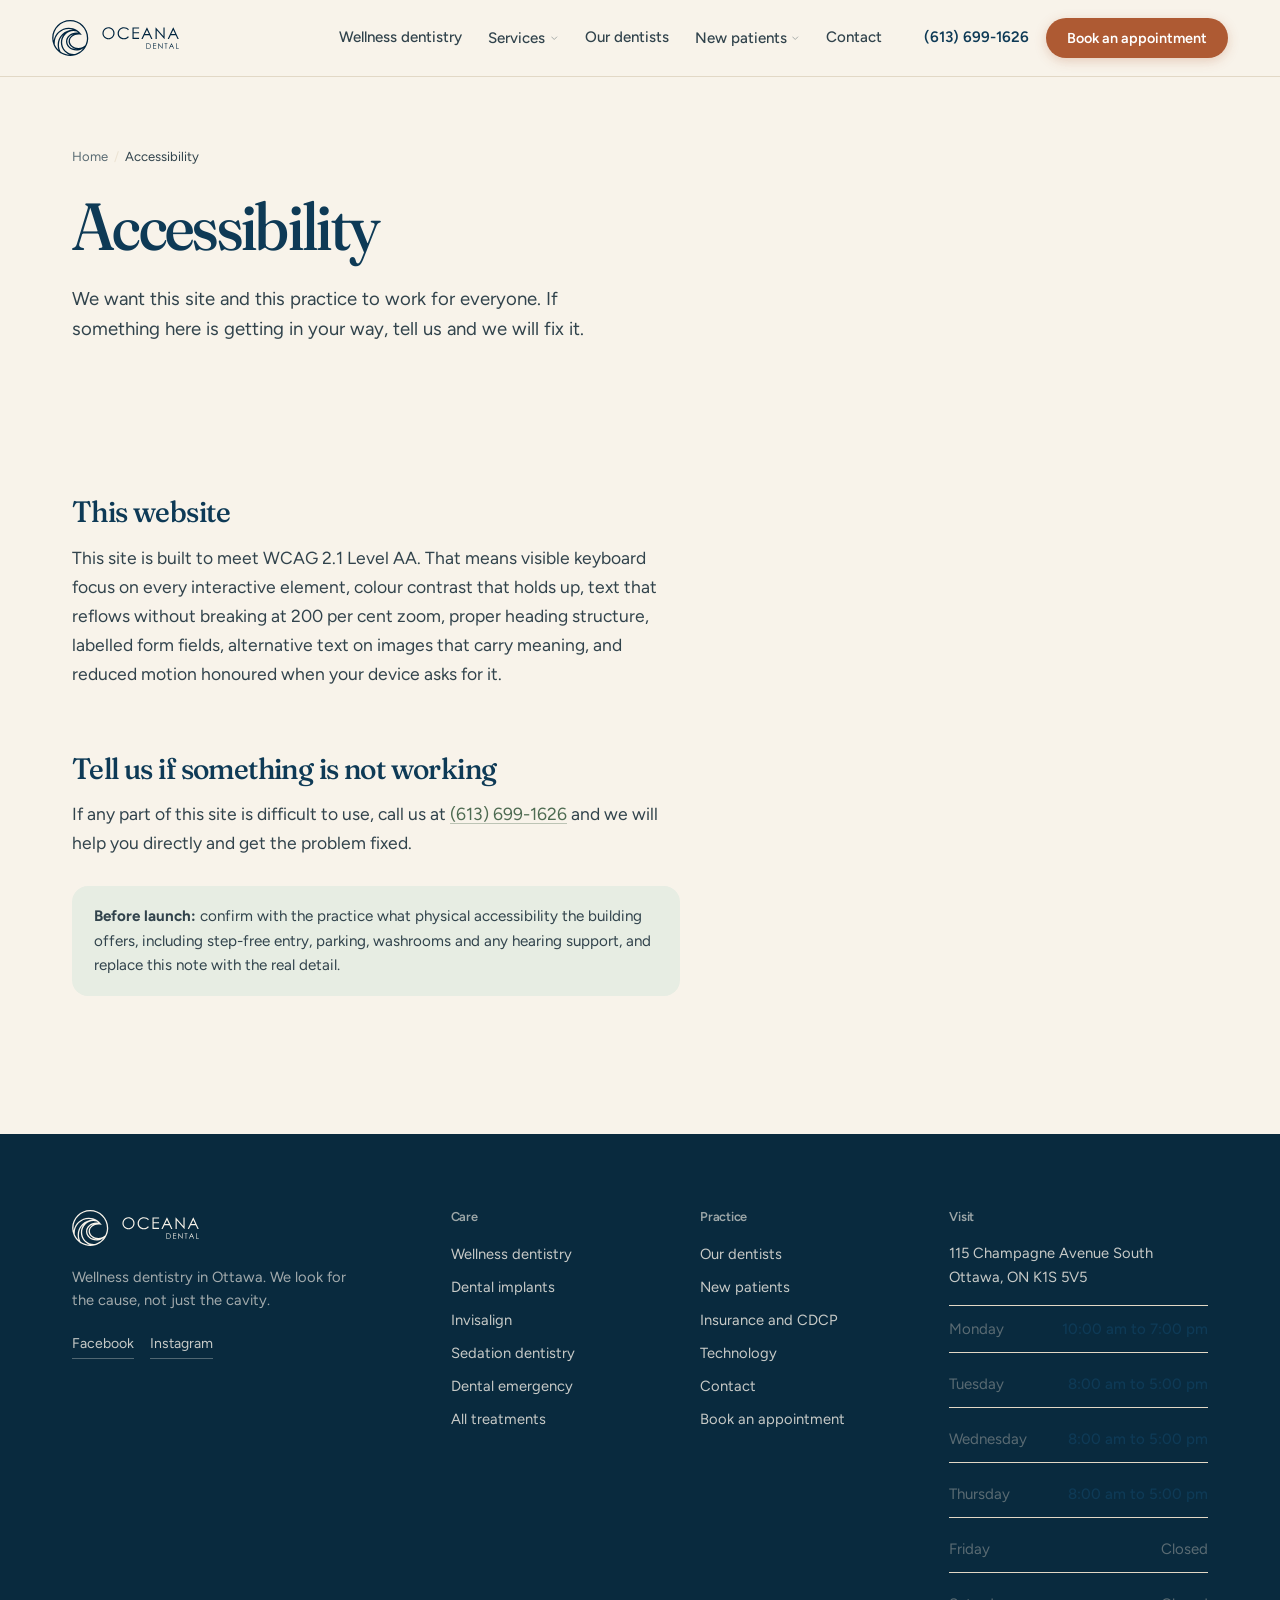
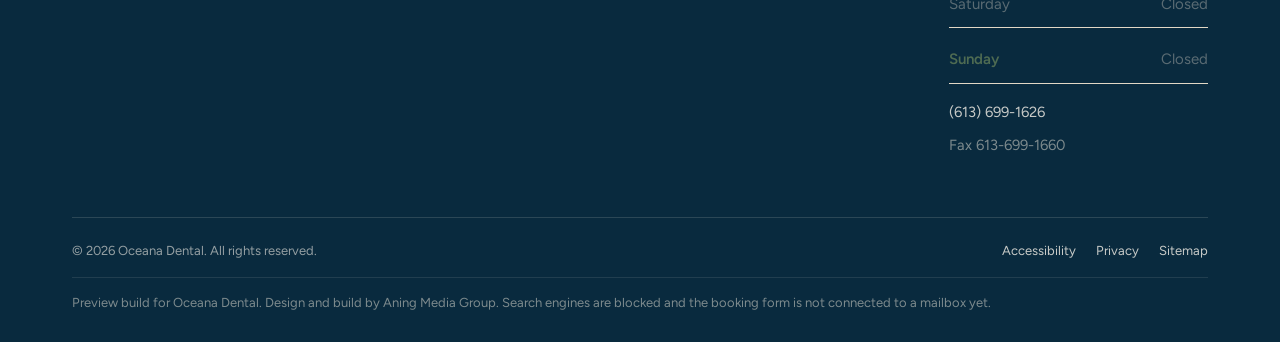
==== commit fa5721e2: "Proofreading pass: hyphenation, punctuation and grammar throughout" ====
--- a/accessibility.html
+++ b/accessibility.html
@@ -32,7 +32,7 @@
 <nav class="nav" aria-label="Main">
 <a href="wellness-dentistry.html">Wellness dentistry</a>
 <div class="dd"><button type="button" aria-expanded="false" aria-controls="dd-svc">Services <svg class="car" viewBox="0 0 20 20" width="12" height="12" aria-hidden="true" focusable="false"><path d="M4 7l6 6 6-6" stroke="currentColor" stroke-width="1.9" fill="none" stroke-linecap="round" stroke-linejoin="round"/></svg></button>
-<div class="dd-p wide" id="dd-svc"><a href="wellness-dentistry.html">Wellness dentistry<span>Root cause care for your whole body</span></a><a href="dental-implants.html">Dental implants<span>Replace a missing tooth for good</span></a><a href="invisalign.html">Invisalign<span>Straighten teeth without brackets</span></a><a href="emergency-dentist.html">Emergency dentistry<span>In pain today? Start here</span></a><a href="sedation-dentistry.html">Sedation dentistry<span>IV sedation with Dr. Silver</span></a><a href="services.html#family-dentist">Family dentistry<span>Care for every age, one roof</span></a><div class="dd-all"><a href="services.html"><strong>All 38 services</strong><span>The full list, grouped by what you need</span></a></div></div></div>
+<div class="dd-p wide" id="dd-svc"><a href="wellness-dentistry.html">Wellness dentistry<span>Root-cause care for your whole body</span></a><a href="dental-implants.html">Dental implants<span>Replace a missing tooth for good</span></a><a href="invisalign.html">Invisalign<span>Straighten teeth without brackets</span></a><a href="emergency-dentist.html">Emergency dentistry<span>In pain today? Start here</span></a><a href="sedation-dentistry.html">Sedation dentistry<span>IV sedation with Dr. Silver</span></a><a href="services.html#family-dentist">Family dentistry<span>Care for every age, one roof</span></a><div class="dd-all"><a href="services.html"><strong>All 38 services</strong><span>The full list, grouped by what you need</span></a></div></div></div>
 <a href="dentists.html">Our dentists</a>
 <div class="dd"><button type="button" aria-expanded="false" aria-controls="dd-np">New patients <svg class="car" viewBox="0 0 20 20" width="12" height="12" aria-hidden="true" focusable="false"><path d="M4 7l6 6 6-6" stroke="currentColor" stroke-width="1.9" fill="none" stroke-linecap="round" stroke-linejoin="round"/></svg></button>
 <div class="dd-p" id="dd-np"><a href="new-patients.html#first-visit">Your first visit<span>What the comprehensive exam covers</span></a><a href="new-patients.html#insurance">Insurance and CDCP<span>Direct billing, CDCP, no insurance</span></a><a href="new-patients.html#technology">Our technology<span>iTero, AIRFLOW, lasers, digital X-ray</span></a><a href="new-patients.html#comfort">Comfort and anxiety<span>How we make the chair easier</span></a><div class="dd-all"><a href="new-patients.html"><strong>New patient guide</strong><span>Everything before your first visit</span></a></div></div></div>
@@ -68,10 +68,10 @@
 cent zoom, proper heading structure, labelled form fields, alternative text on images that carry
 meaning, and reduced motion honoured when your device asks for it.</p>
 <h2>Tell us if something is not working</h2>
-<p>If any part of this site is difficult to use, call us on <a href="tel:+16136991626">(613) 699-1626</a> and we
+<p>If any part of this site is difficult to use, call us at <a href="tel:+16136991626">(613) 699-1626</a> and we
 will help you directly and get the problem fixed.</p>
 <div class="note"><b>Before launch:</b> confirm with the practice what physical
-accessibility the building offers, including step free entry, parking, washrooms and any hearing
+accessibility the building offers, including step-free entry, parking, washrooms and any hearing
 support, and replace this note with the real detail.</div>
 </div></div></section>
 </main>
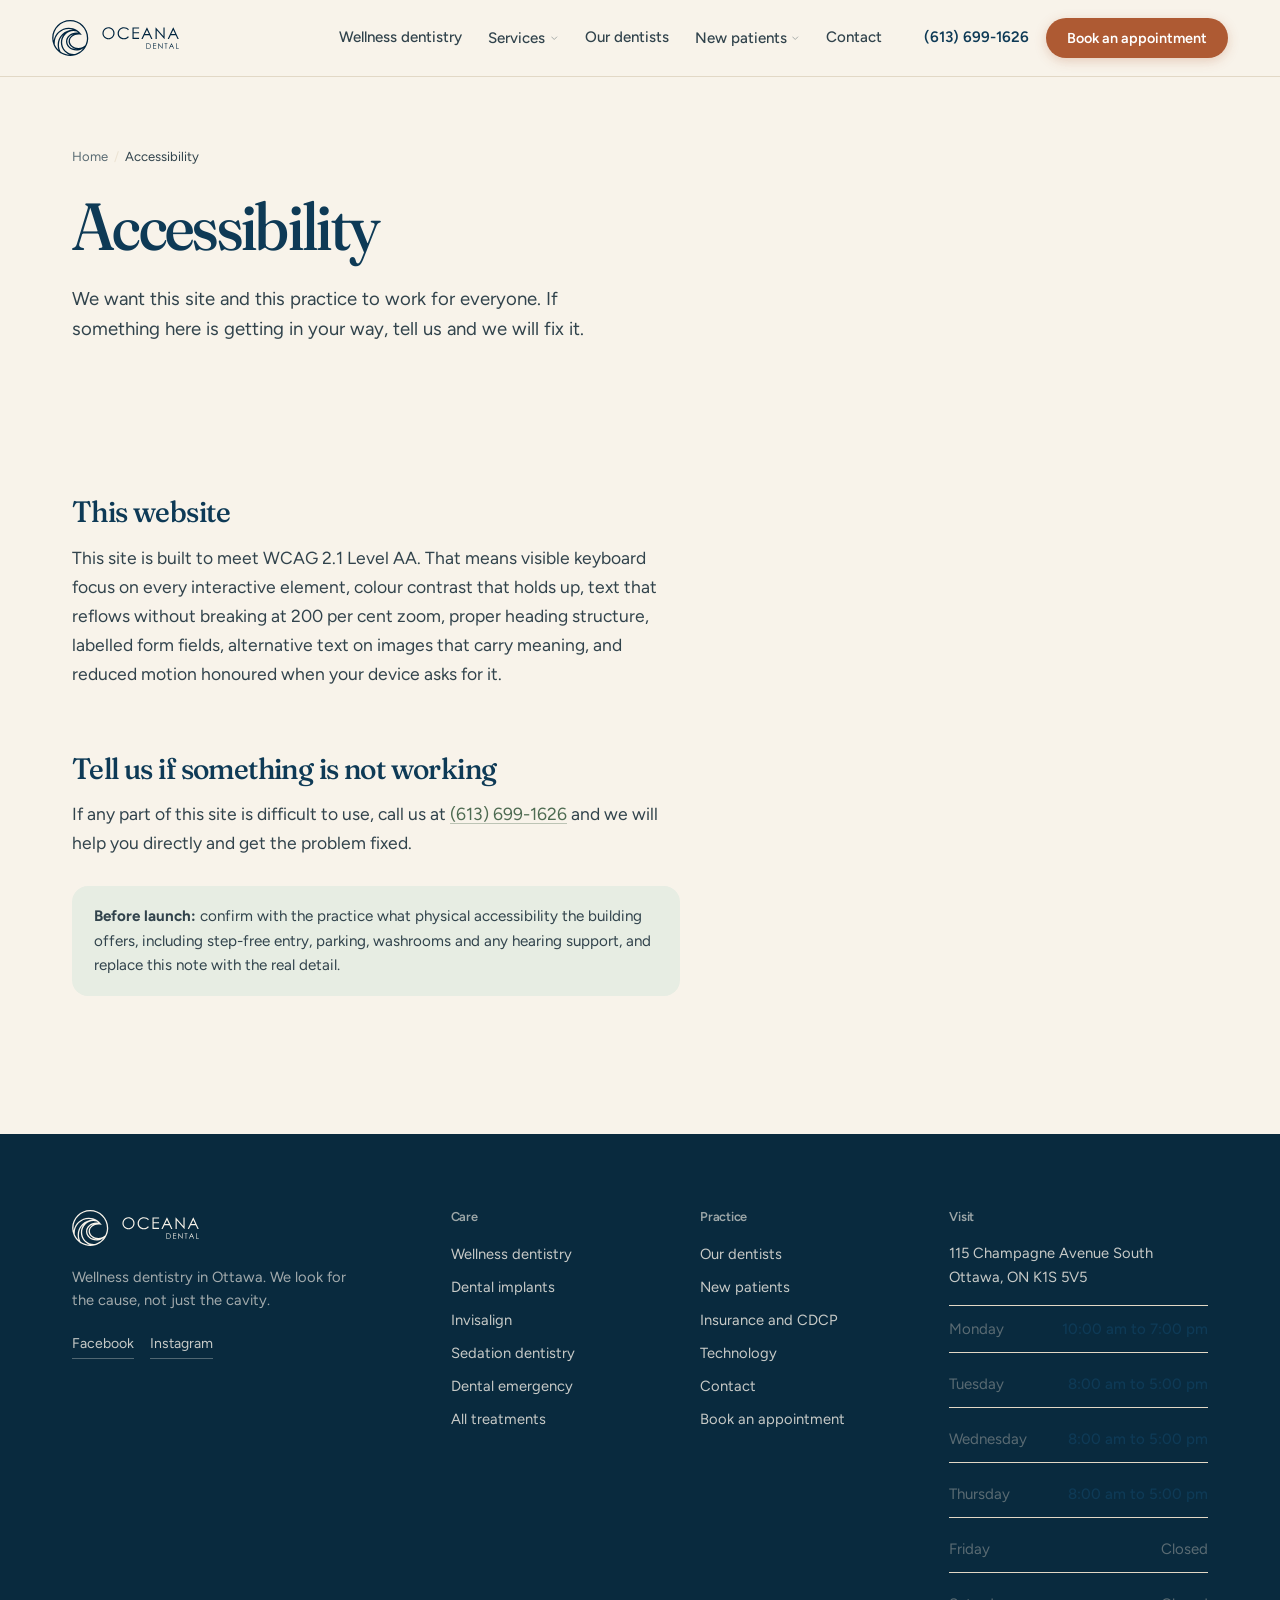
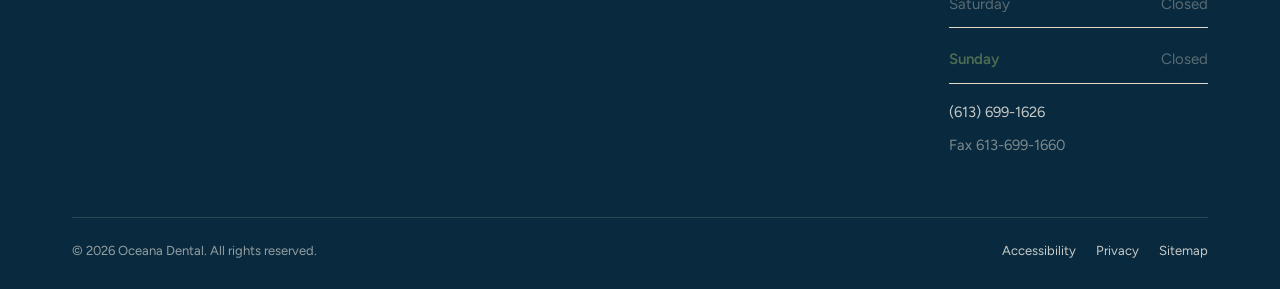
==== commit e68048c7: "Remove the preview credit line from the footer" ====
--- a/accessibility.html
+++ b/accessibility.html
@@ -15,13 +15,13 @@
 <meta property="og:url" content="https://oceanadental.ca/accessibility.html">
 <meta property="og:locale" content="en_CA">
 <meta name="twitter:card" content="summary_large_image">
-<link rel="icon" href="assets/img/favicon.svg" type="image/svg+xml">
-<link rel="apple-touch-icon" href="assets/img/favicon.svg">
+<link rel="icon" href="assets/img/favicon.1d375e16.svg" type="image/svg+xml">
+<link rel="apple-touch-icon" href="assets/img/favicon.1d375e16.svg">
 <link rel="preconnect" href="https://fonts.googleapis.com"><link rel="preconnect" href="https://fonts.gstatic.com" crossorigin><link rel="stylesheet" href="https://fonts.googleapis.com/css2?family=Fraunces:ital,opsz,wght@0,9..144,300..700;1,9..144,300..700&family=Figtree:wght@400;500;600;700&display=swap">
-<link rel="stylesheet" href="assets/css/site.css">
+<link rel="stylesheet" href="assets/css/site.9e668e91.css">
 
 <script>document.documentElement.setAttribute("data-intro","");</script>
-<script type="application/ld+json">{"@context":"https://schema.org","@type":"Dentist","@id":"https://oceanadental.ca/#practice","name":"Oceana Dental","url":"https://oceanadental.ca","telephone":"(613) 699-1626","faxNumber":"613-699-1660","image":"https://oceanadental.ca/assets/img/logo.svg","priceRange":"$$","address":{"@type":"PostalAddress","streetAddress":"115 Champagne Avenue South","addressLocality":"Ottawa","addressRegion":"ON","postalCode":"K1S 5V5","addressCountry":"CA"},"geo":{"@type":"GeoCoordinates","latitude":45.3982055,"longitude":-75.7109552},"hasMap":"https://maps.app.goo.gl/BRhoStTDBjFMYJ9u7","sameAs":["https://www.facebook.com/oceanadental.ca","https://www.instagram.com/oceanadental/"],"openingHoursSpecification":[{"@type":"OpeningHoursSpecification","dayOfWeek":"https://schema.org/Monday","opens":"10:00","closes":"19:00"},{"@type":"OpeningHoursSpecification","dayOfWeek":"https://schema.org/Tuesday","opens":"08:00","closes":"17:00"},{"@type":"OpeningHoursSpecification","dayOfWeek":"https://schema.org/Wednesday","opens":"08:00","closes":"17:00"},{"@type":"OpeningHoursSpecification","dayOfWeek":"https://schema.org/Thursday","opens":"08:00","closes":"17:00"}],"areaServed":[{"@type":"City","name":"Ottawa"},{"@type":"City","name":"Nepean"},{"@type":"City","name":"Gatineau"}],"aggregateRating":{"@type":"AggregateRating","ratingValue":"4.8","reviewCount":"39","bestRating":"5"},"medicalSpecialty":"Dentistry","availableService":[{"@type":"MedicalProcedure","name":"Preventive dentistry"},{"@type":"MedicalProcedure","name":"Teeth cleaning"},{"@type":"MedicalProcedure","name":"Family dentistry"},{"@type":"MedicalProcedure","name":"Children's dentistry"},{"@type":"MedicalProcedure","name":"Seniors dentistry"},{"@type":"MedicalProcedure","name":"Students dentistry"},{"@type":"MedicalProcedure","name":"Oral cancer screening"},{"@type":"MedicalProcedure","name":"Mouth guards"},{"@type":"MedicalProcedure","name":"Thumb sucking"},{"@type":"MedicalProcedure","name":"Wellness dentistry"},{"@type":"MedicalProcedure","name":"Oral bacteria & biocompatibility testing"},{"@type":"MedicalProcedure","name":"Safe mercury amalgam removal (SMART)"},{"@type":"MedicalProcedure","name":"Sleep apnea & airway"},{"@type":"MedicalProcedure","name":"Bruxism & clenching"}]}</script>
+<script type="application/ld+json">{"@context":"https://schema.org","@type":"Dentist","@id":"https://oceanadental.ca/#practice","name":"Oceana Dental","url":"https://oceanadental.ca","telephone":"(613) 699-1626","faxNumber":"613-699-1660","image":"https://oceanadental.ca/assets/img/logo.46053a9a.svg","priceRange":"$$","address":{"@type":"PostalAddress","streetAddress":"115 Champagne Avenue South","addressLocality":"Ottawa","addressRegion":"ON","postalCode":"K1S 5V5","addressCountry":"CA"},"geo":{"@type":"GeoCoordinates","latitude":45.3982055,"longitude":-75.7109552},"hasMap":"https://maps.app.goo.gl/BRhoStTDBjFMYJ9u7","sameAs":["https://www.facebook.com/oceanadental.ca","https://www.instagram.com/oceanadental/"],"openingHoursSpecification":[{"@type":"OpeningHoursSpecification","dayOfWeek":"https://schema.org/Monday","opens":"10:00","closes":"19:00"},{"@type":"OpeningHoursSpecification","dayOfWeek":"https://schema.org/Tuesday","opens":"08:00","closes":"17:00"},{"@type":"OpeningHoursSpecification","dayOfWeek":"https://schema.org/Wednesday","opens":"08:00","closes":"17:00"},{"@type":"OpeningHoursSpecification","dayOfWeek":"https://schema.org/Thursday","opens":"08:00","closes":"17:00"}],"areaServed":[{"@type":"City","name":"Ottawa"},{"@type":"City","name":"Nepean"},{"@type":"City","name":"Gatineau"}],"aggregateRating":{"@type":"AggregateRating","ratingValue":"4.8","reviewCount":"39","bestRating":"5"},"medicalSpecialty":"Dentistry","availableService":[{"@type":"MedicalProcedure","name":"Preventive dentistry"},{"@type":"MedicalProcedure","name":"Teeth cleaning"},{"@type":"MedicalProcedure","name":"Family dentistry"},{"@type":"MedicalProcedure","name":"Children's dentistry"},{"@type":"MedicalProcedure","name":"Seniors dentistry"},{"@type":"MedicalProcedure","name":"Students dentistry"},{"@type":"MedicalProcedure","name":"Oral cancer screening"},{"@type":"MedicalProcedure","name":"Mouth guards"},{"@type":"MedicalProcedure","name":"Thumb sucking"},{"@type":"MedicalProcedure","name":"Wellness dentistry"},{"@type":"MedicalProcedure","name":"Oral bacteria and biocompatibility testing"},{"@type":"MedicalProcedure","name":"Safe mercury amalgam removal (SMART)"},{"@type":"MedicalProcedure","name":"Sleep apnea and airway"},{"@type":"MedicalProcedure","name":"Bruxism and clenching"}]}</script>
 <script type="application/ld+json">{"@context":"https://schema.org","@type":"BreadcrumbList","itemListElement":[{"@type":"ListItem","position":1,"name":"Home","item":"https://oceanadental.ca"},{"@type":"ListItem","position":2,"name":"Accessibility","item":"https://oceanadental.ca/accessibility.html"}]}</script>
 </head>
 <body>
@@ -32,10 +32,10 @@
 <nav class="nav" aria-label="Main">
 <a href="wellness-dentistry.html">Wellness dentistry</a>
 <div class="dd"><button type="button" aria-expanded="false" aria-controls="dd-svc">Services <svg class="car" viewBox="0 0 20 20" width="12" height="12" aria-hidden="true" focusable="false"><path d="M4 7l6 6 6-6" stroke="currentColor" stroke-width="1.9" fill="none" stroke-linecap="round" stroke-linejoin="round"/></svg></button>
-<div class="dd-p wide" id="dd-svc"><a href="wellness-dentistry.html">Wellness dentistry<span>Root-cause care for your whole body</span></a><a href="dental-implants.html">Dental implants<span>Replace a missing tooth for good</span></a><a href="invisalign.html">Invisalign<span>Straighten teeth without brackets</span></a><a href="emergency-dentist.html">Emergency dentistry<span>In pain today? Start here</span></a><a href="sedation-dentistry.html">Sedation dentistry<span>IV sedation with Dr. Silver</span></a><a href="services.html#family-dentist">Family dentistry<span>Care for every age, one roof</span></a><div class="dd-all"><a href="services.html"><strong>All 38 services</strong><span>The full list, grouped by what you need</span></a></div></div></div>
+<div class="dd-p wide" id="dd-svc"><a href="wellness-dentistry.html">Wellness dentistry<span>Root-cause care for your whole body</span></a><a href="dental-implants.html">Dental implants<span>Replace a missing tooth for good</span></a><a href="invisalign.html">Invisalign<span>Straighten teeth without brackets</span></a><a href="emergency-dentist.html">Emergency dentistry<span>In pain today? Start here</span></a><a href="sedation-dentistry.html">Sedation dentistry<span>IV sedation with Dr. Silver</span></a><a href="services.html#family-dentist">Family dentistry<span>Care for every age, under one roof</span></a><div class="dd-all"><a href="services.html"><strong>All 38 services</strong><span>The full list, grouped by what you need</span></a></div></div></div>
 <a href="dentists.html">Our dentists</a>
 <div class="dd"><button type="button" aria-expanded="false" aria-controls="dd-np">New patients <svg class="car" viewBox="0 0 20 20" width="12" height="12" aria-hidden="true" focusable="false"><path d="M4 7l6 6 6-6" stroke="currentColor" stroke-width="1.9" fill="none" stroke-linecap="round" stroke-linejoin="round"/></svg></button>
-<div class="dd-p" id="dd-np"><a href="new-patients.html#first-visit">Your first visit<span>What the comprehensive exam covers</span></a><a href="new-patients.html#insurance">Insurance and CDCP<span>Direct billing, CDCP, no insurance</span></a><a href="new-patients.html#technology">Our technology<span>iTero, AIRFLOW, lasers, digital X-ray</span></a><a href="new-patients.html#comfort">Comfort and anxiety<span>How we make the chair easier</span></a><div class="dd-all"><a href="new-patients.html"><strong>New patient guide</strong><span>Everything before your first visit</span></a></div></div></div>
+<div class="dd-p" id="dd-np"><a href="new-patients.html#first-visit">Your first visit<span>What the comprehensive exam covers</span></a><a href="new-patients.html#insurance">Insurance and CDCP<span>Insurance, CDCP and paying yourself</span></a><a href="new-patients.html#technology">Our technology<span>iTero, AIRFLOW, lasers, digital X-ray</span></a><a href="new-patients.html#comfort">Comfort and anxiety<span>How we handle dental anxiety</span></a><div class="dd-all"><a href="new-patients.html"><strong>New patient guide</strong><span>Everything before your first visit</span></a></div></div></div>
 <a href="contact.html">Contact</a>
 </nav>
 <div class="hdr-cta">
@@ -107,9 +107,9 @@
 </div>
 <div class="ftr-b"><span>&copy; 2026 Oceana Dental. All rights reserved.</span>
 <nav aria-label="Legal"><a href="accessibility.html">Accessibility</a><a href="privacy.html">Privacy</a>
-<a href="sitemap.html">Sitemap</a></nav><span style="width:100%;padding-top:14px;margin-top:6px;border-top:1px solid rgba(240,233,220,.1);color:rgba(240,233,220,.5)">Preview build for Oceana Dental. Design and build by Aning Media Group. Search engines are blocked and the booking form is not connected to a mailbox yet.</span></div></div></footer>
+<a href="sitemap.html">Sitemap</a></nav></div></div></footer>
 <div class="bar"><a class="t" href="tel:+16136991626">Call</a><a class="b" href="book.html">Book</a></div>
-<script src="assets/js/site.js" defer></script>
+<script src="assets/js/site.5d3785af.js" defer></script>
 
 </body>
 </html>
--- a/assets/css/site.9e668e91.css
+++ b/assets/css/site.9e668e91.css
@@ -0,0 +1,690 @@
+/* ==========================================================================
+   Oceana Dental
+   A whole family, whole body practice. Warm cream, sage for the wellness
+   signal, terracotta for booking, her navy for headings. Photography led,
+   soft edges, generous air. Nothing clinical, nothing cold.
+   ========================================================================== */
+
+:root{
+  --cream:#f8f3ea;
+  --cream-2:#f1eadc;
+  --cream-3:#ece3d3;
+  --rule:#e2d8c6;
+  --edge:#9c8464;              /* border on an interactive control, 3:1 on cream */
+
+  --navy:#0e3a56;              /* headings */
+  --navy-d:#092a3e;            /* dark chapters */
+  --ink:#31434c;               /* body */
+  --muted:#5a6b73;
+
+  --sage:#6e8b6f;              /* graphics and rules only */
+  --sage-d:#4e6b52;            /* sage as text */
+  --sage-l:#a8bfa6;            /* sage on dark */
+  --sage-pale:#e7ede3;
+
+  --terra:#ae5a33;             /* booking */
+  --terra-d:#8e4826;           /* terracotta as text */
+  --terra-pale:#f6e9df;
+
+  --wrap:1240px;
+  --gut:clamp(20px,4.6vw,52px);
+  --sec:clamp(68px,8.5vw,132px);
+
+  --serif:'Fraunces',Georgia,'Times New Roman',serif;
+  --sans:'Figtree',-apple-system,BlinkMacSystemFont,'Segoe UI',Helvetica,Arial,sans-serif;
+
+  --r-s:8px; --r-m:16px; --r-l:24px; --r-pill:999px;
+  --arch:200px;                /* the arch radius, our repeated shape */
+  --ease:cubic-bezier(.22,.68,.24,1);
+  --sh-s:0 1px 2px rgba(20,45,60,.05),0 4px 14px rgba(20,45,60,.05);
+  --sh-m:0 6px 20px rgba(20,45,60,.07),0 18px 46px rgba(20,45,60,.07);
+}
+
+*,*::before,*::after{box-sizing:border-box}
+html{-webkit-text-size-adjust:100%;scroll-behavior:smooth;scroll-padding-top:92px}
+body{margin:0;background:var(--cream);color:var(--ink);font-family:var(--sans);
+  font-size:17.5px;line-height:1.66;font-weight:400;overflow-x:hidden;
+  -webkit-font-smoothing:antialiased;-moz-osx-font-smoothing:grayscale}
+
+h1,h2,h3,h4{font-family:var(--serif);color:var(--navy);margin:0 0 .5em;font-weight:500;
+  line-height:1.1;letter-spacing:-.015em;
+  font-variation-settings:'SOFT' 30,'WONK' 0,'opsz' 40}
+h1{font-size:clamp(2.5rem,5.2vw,4.3rem);line-height:1.04;letter-spacing:-.025em;
+  font-variation-settings:'SOFT' 40,'WONK' 0,'opsz' 90}
+h2{font-size:clamp(1.95rem,3.6vw,3rem);line-height:1.08;letter-spacing:-.02em;
+  font-variation-settings:'SOFT' 40,'WONK' 0,'opsz' 60}
+h3{font-size:clamp(1.25rem,1.9vw,1.6rem);line-height:1.2;font-variation-settings:'SOFT' 30,'WONK' 0,'opsz' 24}
+h4{font-size:1.06rem;line-height:1.32}
+.em{font-style:italic;font-weight:400;color:var(--sage-d)}
+.chapter .em,.dark .em{color:var(--sage-l)}
+p{margin:0 0 1.1em}
+p:last-child{margin-bottom:0}
+a{color:var(--sage-d);text-decoration:underline;text-decoration-thickness:1px;
+  text-underline-offset:3px;text-decoration-color:rgba(78,107,82,.35);transition:.18s}
+a:hover{text-decoration-color:var(--sage-d)}
+img,svg,video{max-width:100%;height:auto;display:block}
+ul,ol{margin:0 0 1.1em;padding-left:1.15em}
+li{margin-bottom:.35em}
+strong{font-weight:600;color:var(--navy)}
+:focus-visible{outline:2px solid var(--sage-d);outline-offset:3px;border-radius:4px}
+.skip{position:absolute;left:-9999px;top:0;z-index:200;background:var(--navy);color:var(--cream);
+  padding:13px 20px;border-radius:0 0 10px 0;font-weight:500}
+.skip:focus{left:0}
+.sr{position:absolute;width:1px;height:1px;padding:0;margin:-1px;overflow:hidden;
+  clip:rect(0,0,0,0);white-space:nowrap;border:0}
+
+.wrap{width:100%;max-width:var(--wrap);margin:0 auto;padding-inline:var(--gut)}
+.wrap-w{max-width:1400px}
+.sec{padding-block:var(--sec)}
+.chapter{background:var(--navy-d);color:rgba(248,243,234,.84)}
+.chapter h1,.chapter h2,.chapter h3,.chapter h4{color:var(--cream)}
+.chapter a{color:var(--sage-l);text-decoration-color:rgba(168,191,166,.4)}
+.chapter strong{color:var(--cream)}
+.tint{background:var(--sage-pale)}
+.warm{background:var(--cream-2)}
+
+/* ---------- type helpers ---------- */
+.lab{font-size:.815rem;font-weight:500;color:var(--sage-d);margin:0 0 1.1rem;
+  display:flex;align-items:center;gap:.6em}
+.lab::before{content:"";width:22px;height:2px;background:var(--sage);border-radius:2px;flex:none}
+.chapter .lab{color:var(--sage-l)}
+.chapter .lab::before{background:var(--sage-l)}
+.lede{font-size:clamp(1.08rem,1.45vw,1.24rem);line-height:1.62;color:var(--ink)}
+.chapter .lede{color:rgba(248,243,234,.82)}
+.small{font-size:.925rem;line-height:1.58}
+.fine{font-size:.82rem;line-height:1.5;color:var(--muted)}
+.chapter .fine{color:rgba(248,243,234,.62)}
+.center{text-align:center}
+
+/* the split intro, so copy never runs down one narrow column */
+.split{display:grid;gap:clamp(16px,2.2vw,38px);align-items:end;margin-bottom:clamp(34px,4.4vw,64px)}
+@media(min-width:900px){.split{grid-template-columns:minmax(0,1.1fr) minmax(0,.9fr)}
+  .split.wide{grid-template-columns:minmax(0,1.4fr) minmax(0,.6fr)}}
+.split h2{margin-bottom:0;max-width:18ch}
+.split .lede{max-width:38ch;padding-bottom:.35em}
+.split.center{grid-template-columns:1fr;justify-items:center;text-align:center}
+.split.center h2,.split.center .lede{max-width:24ch}
+.split.center .lab{justify-content:center}
+
+/* ---------- buttons ---------- */
+.btn{display:inline-flex;align-items:center;justify-content:center;gap:.5em;font-family:var(--sans);
+  font-size:1rem;font-weight:600;line-height:1;text-decoration:none;padding:1.05em 1.9em;
+  border:1.5px solid transparent;border-radius:var(--r-pill);cursor:pointer;
+  transition:background .2s var(--ease),color .2s,border-color .2s,transform .2s var(--ease),box-shadow .2s;
+  white-space:nowrap}
+.btn:hover{transform:translateY(-2px)}
+.btn-a{background:var(--terra);color:#fff;box-shadow:0 3px 12px rgba(174,90,51,.26)}
+.btn-a:hover{background:var(--terra-d);color:#fff;box-shadow:0 8px 22px rgba(142,72,38,.32)}
+.btn-b{background:transparent;color:var(--navy);border-color:rgba(14,58,86,.28)}
+.btn-b:hover{background:var(--navy);border-color:var(--navy);color:var(--cream)}
+.btn-c{background:transparent;color:var(--cream);border-color:rgba(248,243,234,.4)}
+.btn-c:hover{background:var(--cream);border-color:var(--cream);color:var(--navy-d)}
+.btn-d{background:var(--cream);color:var(--navy-d);border-color:var(--cream)}
+.btn-d:hover{background:#fff;border-color:#fff}
+.btn-s{background:var(--sage-d);color:#fff;border-color:var(--sage-d)}
+.btn-s:hover{background:#40593f;border-color:#40593f;color:#fff}
+.btn-lg{font-size:1.04rem;padding:1.16em 2.2em}
+.btn-sm{font-size:.9rem;padding:.8em 1.4em}
+.btn-block{width:100%}
+.btns{display:flex;flex-wrap:wrap;gap:12px;align-items:center}
+.center .btns,.split.center .btns{justify-content:center}
+.lnk{display:inline-flex;align-items:center;gap:.4em;font-weight:600;font-size:.95rem;
+  color:var(--sage-d);text-decoration:none;border-bottom:1.5px solid rgba(78,107,82,.3);
+  padding-bottom:.15em;transition:.18s}
+.lnk:hover{border-color:var(--sage-d);color:var(--navy)}
+.chapter .lnk{color:var(--sage-l);border-color:rgba(168,191,166,.35)}
+.chapter .lnk:hover{color:var(--cream);border-color:var(--cream)}
+
+/* ---------- the arch, our repeated shape ---------- */
+.arch{border-radius:var(--arch) var(--arch) var(--r-l) var(--r-l);overflow:hidden;
+  background:var(--cream-2);position:relative}
+.arch img{width:100%;height:100%;object-fit:cover;display:block}
+.arch-s{border-radius:120px 120px var(--r-m) var(--r-m);overflow:hidden;
+  background:var(--cream-2);position:relative;display:block}
+.arch-s img{width:100%;height:100%;object-fit:cover;display:block}
+.rnd{border-radius:var(--r-l);overflow:hidden;background:var(--cream-2)}
+.rnd img{width:100%;height:100%;object-fit:cover;display:block}
+
+/* ---------- header ---------- */
+.hdr{position:sticky;top:0;z-index:100;background:rgba(248,243,234,.9);
+  backdrop-filter:blur(14px) saturate(160%);-webkit-backdrop-filter:blur(14px) saturate(160%);
+  border-bottom:1px solid var(--rule)}
+.hdr-in{display:flex;align-items:center;gap:clamp(12px,2vw,30px);height:76px;
+  max-width:1400px;margin:0 auto;padding-inline:var(--gut)}
+.brand{display:flex;align-items:center;flex:none;text-decoration:none}
+.brand svg{height:36px;width:auto}
+.nav{display:none;align-items:center;gap:2px;margin-left:auto}
+.nav a,.nav button{font-family:var(--sans);font-size:.945rem;font-weight:500;color:var(--ink);
+  text-decoration:none;padding:.6em .8em;border-radius:var(--r-pill);background:none;border:0;
+  cursor:pointer;display:flex;align-items:center;gap:.3em;transition:.16s}
+.nav a:hover,.nav button:hover{background:var(--sage-pale);color:var(--navy)}
+.nav a[aria-current="page"]{color:var(--sage-d)}
+.nav .car{width:.56em;height:.56em;opacity:.5;transition:transform .2s}
+.nav [aria-expanded="true"] .car{transform:rotate(180deg)}
+.hdr-cta{display:none;align-items:center;gap:12px;flex:none}
+.hdr-tel{font-size:.945rem;font-weight:600;color:var(--navy);text-decoration:none;padding:.55em .3em}
+.hdr-tel:hover{color:var(--sage-d)}
+@media(min-width:1080px){.nav{display:flex}.hdr-cta{display:flex}.burger{display:none!important}}
+.dd{position:relative}
+.dd-p{position:absolute;top:calc(100% + 10px);left:50%;transform:translateX(-50%) translateY(-6px);
+  background:#fffdf9;border:1px solid var(--rule);border-radius:var(--r-m);box-shadow:var(--sh-m);
+  padding:10px;min-width:300px;opacity:0;visibility:hidden;transition:.18s;z-index:60}
+.dd-p.open{opacity:1;visibility:visible;transform:translateX(-50%) translateY(0)}
+.dd-p.wide{min-width:min(620px,86vw);display:grid;grid-template-columns:1fr 1fr;gap:2px}
+.dd-p a{display:block;padding:.58em .74em;border-radius:var(--r-s);font-size:.9rem;line-height:1.32;
+  text-decoration:none;color:var(--navy);transition:background .15s}
+.dd-p a:hover{background:var(--sage-pale)}
+.dd-p a span{display:block;font-size:.775rem;color:var(--muted);margin-top:1px}
+.dd-all{grid-column:1/-1;margin-top:6px;padding-top:8px;border-top:1px solid var(--rule)}
+.burger{margin-left:auto;display:flex;flex-direction:column;justify-content:center;gap:5px;
+  width:44px;height:44px;padding:0 10px;background:none;border:0;cursor:pointer;flex:none}
+.burger i{display:block;height:2px;background:var(--navy);border-radius:2px;transition:.22s}
+.burger[aria-expanded="true"] i:nth-child(1){transform:translateY(7px) rotate(45deg)}
+.burger[aria-expanded="true"] i:nth-child(2){opacity:0}
+.burger[aria-expanded="true"] i:nth-child(3){transform:translateY(-7px) rotate(-45deg)}
+.drawer{position:fixed;inset:76px 0 0;background:var(--cream);z-index:99;overflow-y:auto;
+  padding:20px var(--gut) 130px;opacity:0;visibility:hidden;transition:.2s}
+.drawer.open{opacity:1;visibility:visible}
+.drawer a{display:block;padding:.8em 0;font-family:var(--serif);font-size:1.24rem;color:var(--navy);
+  text-decoration:none;border-bottom:1px solid var(--rule);font-weight:500}
+.drawer details summary{padding:.8em 0;font-family:var(--serif);font-size:1.24rem;color:var(--navy);
+  cursor:pointer;border-bottom:1px solid var(--rule);list-style:none;display:flex;
+  justify-content:space-between;font-weight:500}
+.drawer details summary::-webkit-details-marker{display:none}
+.drawer details summary::after{content:"+";font-family:var(--sans);color:var(--sage-d)}
+.drawer details[open] summary::after{content:"\2013"}
+.drawer .sub a{padding-left:14px;font-family:var(--sans);font-size:1rem;color:var(--ink);font-weight:400}
+.drawer .btns{margin-top:22px;flex-direction:column;align-items:stretch}
+.drawer .btns .btn{width:100%}
+body.lock{overflow:hidden}
+.bar{position:fixed;left:0;right:0;bottom:0;z-index:98;display:grid;grid-template-columns:1fr 1fr;
+  gap:10px;padding:10px 14px calc(10px + env(safe-area-inset-bottom));
+  background:rgba(248,243,234,.95);backdrop-filter:blur(12px);border-top:1px solid var(--rule)}
+.bar .btn{padding:.95em 1em}
+@media(min-width:1080px){.bar{display:none}}
+@media(max-width:1079px){body{padding-bottom:76px}}
+
+/* ==========================================================================
+   HERO
+   ========================================================================== */
+.hero{padding-block:clamp(34px,4.6vw,68px) clamp(46px,5.6vw,84px);position:relative;overflow:hidden}
+.hero::before{content:"";position:absolute;right:-14vw;top:-24vw;width:56vw;height:56vw;
+  border-radius:50%;background:radial-gradient(circle,var(--sage-pale) 0%,rgba(231,237,227,0) 68%);
+  pointer-events:none;z-index:0}
+.hero .wrap{position:relative;z-index:1}
+.hero-g{display:grid;gap:clamp(30px,4vw,62px);align-items:center}
+@media(min-width:1000px){.hero-g{grid-template-columns:minmax(0,1.02fr) minmax(0,.98fr)}}
+.hero h1{margin-bottom:.34em;max-width:15ch}
+.hero-sub{font-size:clamp(1.08rem,1.35vw,1.22rem);line-height:1.62;max-width:38ch;
+  margin-bottom:2rem;color:var(--ink)}
+.hero .btns{margin-bottom:2rem}
+
+/* the standing facts, as soft pills rather than another card grid */
+.facts{display:flex;flex-wrap:wrap;gap:9px}
+.fact{display:inline-flex;align-items:center;gap:.5em;font-size:.855rem;font-weight:500;
+  color:var(--navy);background:#fffdf9;border:1px solid var(--rule);border-radius:var(--r-pill);
+  padding:.52em 1em}
+.fact .st{color:#a8721c;letter-spacing:.04em}
+.fact .dot{width:7px;height:7px;border-radius:50%;background:var(--sage);flex:none}
+.fact .dot.off{background:var(--cream-3)}
+
+/* hero picture: an arch with a small overlapping inset, so both generations show */
+.hero-pic{position:relative;padding-bottom:clamp(30px,4vw,58px);padding-left:clamp(0px,5vw,70px)}
+.hero-pic .arch{aspect-ratio:4/4.9;box-shadow:var(--sh-m)}
+.hero-inset{position:absolute;left:0;bottom:0;width:clamp(140px,30%,210px);aspect-ratio:1/1;
+  border-radius:var(--r-l);overflow:hidden;border:6px solid var(--cream);box-shadow:var(--sh-m)}
+.hero-inset img{width:100%;height:100%;object-fit:cover}
+@media(max-width:999px){.hero-pic{padding-left:0}.hero-inset{width:132px}}
+
+/* ==========================================================================
+   TRUST STRIP
+   ========================================================================== */
+.strip{background:var(--navy-d);color:rgba(248,243,234,.86);padding-block:18px}
+.strip-in{display:flex;flex-wrap:wrap;justify-content:center;gap:10px clamp(20px,3.4vw,54px);
+  font-size:.87rem}
+.strip-in span{display:inline-flex;align-items:center;gap:.55em}
+.strip-in span::before{content:"";width:6px;height:6px;border-radius:50%;background:var(--sage-l);flex:none}
+
+/* ==========================================================================
+   THREE GENERATIONS
+   ========================================================================== */
+.gens{display:grid;gap:clamp(18px,2.4vw,32px)}
+@media(min-width:760px){.gens{grid-template-columns:repeat(3,1fr)}}
+.gen figure{margin:0}
+.gen .arch-s{aspect-ratio:4/4.6;box-shadow:var(--sh-s)}
+.gen h3{font-size:1.24rem;margin:0 0 .35rem}
+.gen p{font-size:.94rem;line-height:1.58;margin:0 0 1.1rem}
+/* all three sit on the same baseline: images top aligned, links bottom aligned */
+.gen{display:flex;flex-direction:column}
+.gen figure{margin:0 0 1.1rem}
+.gen .lnk{align-self:flex-start;margin-top:auto}
+
+/* ==========================================================================
+   PILLARS  (her three: wellness, comfort, whole family)
+   ========================================================================== */
+.pillar{display:grid;gap:clamp(26px,4vw,72px);align-items:center;margin-bottom:clamp(56px,7vw,112px)}
+.pillar:last-child{margin-bottom:0}
+@media(min-width:900px){.pillar{grid-template-columns:minmax(0,1fr) minmax(0,1.06fr)}
+  .pillar.flip .pillar-t{order:2}}
+.pillar-n{display:inline-flex;align-items:center;justify-content:center;width:34px;height:34px;
+  border-radius:50%;background:var(--sage-pale);color:var(--sage-d);font-size:.8rem;font-weight:600;
+  margin-bottom:1rem}
+.pillar h3{font-size:clamp(1.5rem,2.5vw,2.05rem);margin-bottom:.55em;max-width:19ch}
+.pillar-v{border-radius:var(--r-l);overflow:hidden;box-shadow:var(--sh-m);aspect-ratio:5/4}
+.pillar-v img{width:100%;height:100%;object-fit:cover}
+.flist{list-style:none;padding:0;margin:1.4rem 0 0}
+.flist li{display:flex;gap:.7em;align-items:flex-start;padding:.42em 0;margin:0;font-size:.96rem;
+  line-height:1.55}
+.flist li::before{content:"";flex:none;width:18px;height:18px;border-radius:50%;margin-top:.16em;
+  background:var(--sage-pale) url("data:image/svg+xml,%3Csvg xmlns='http://www.w3.org/2000/svg' viewBox='0 0 20 20'%3E%3Cpath d='M5 10.5l3.4 3.4L15 6.8' stroke='%234e6b52' stroke-width='2.2' fill='none' stroke-linecap='round' stroke-linejoin='round'/%3E%3C/svg%3E") center/13px no-repeat}
+.flist svg{display:none}
+.chapter .flist li::before{background-color:rgba(168,191,166,.2)}
+
+/* ==========================================================================
+   PROBLEM PICKER  (her Dental Problems content)
+   ========================================================================== */
+.pick{display:grid;gap:clamp(20px,2.6vw,40px);align-items:start}
+@media(min-width:960px){.pick{grid-template-columns:minmax(0,.82fr) minmax(0,1.18fr)}}
+.pick-opts{display:grid;grid-template-columns:1fr;gap:8px}
+@media(min-width:520px){.pick-opts{grid-template-columns:1fr 1fr}}
+@media(min-width:960px){.pick-opts{grid-template-columns:1fr}}
+.pick-b{display:flex;align-items:center;gap:.7em;width:100%;text-align:left;cursor:pointer;
+  font-family:var(--sans);font-size:.96rem;font-weight:500;color:var(--navy);background:#fffdf9;
+  border:1px solid var(--rule);border-radius:var(--r-pill);padding:.85em 1.2em;transition:.2s var(--ease)}
+.pick-b:hover{border-color:var(--sage);background:var(--sage-pale);transform:translateX(3px)}
+.pick-b[aria-pressed="true"]{background:var(--sage-d);border-color:var(--sage-d);color:#fff}
+.pick-panel{background:#fffdf9;border:1px solid var(--rule);border-radius:var(--r-l);overflow:hidden;
+  box-shadow:var(--sh-s);min-height:300px;display:flex;flex-direction:column}
+.pick-img{aspect-ratio:21/9;overflow:hidden;background:var(--cream-2)}
+.pick-img img{width:100%;height:100%;object-fit:cover}
+.pick-t{padding:clamp(22px,2.6vw,34px);flex:1;display:flex;flex-direction:column}
+.pick-t h3{font-size:clamp(1.28rem,1.9vw,1.6rem);margin-bottom:.5rem}
+.pick-t p{font-size:.98rem;line-height:1.62;margin-bottom:1.3rem}
+.pick-acts{margin-top:auto;display:flex;flex-wrap:wrap;gap:11px}
+.pick-idle{padding:clamp(24px,2.8vw,36px);margin:auto 0;color:var(--muted);font-size:1.04rem;
+  line-height:1.58;max-width:36ch}
+
+/* ==========================================================================
+   TREATMENT CARDS
+   ========================================================================== */
+.figs{display:grid;gap:clamp(18px,2.2vw,28px)}
+@media(min-width:640px){.figs{grid-template-columns:1fr 1fr}}
+@media(min-width:1040px){.figs{grid-template-columns:repeat(3,1fr)}}
+.figc{display:flex;flex-direction:column;text-decoration:none;background:#fffdf9;
+  border:1px solid var(--rule);border-radius:var(--r-l);overflow:hidden;transition:.25s var(--ease)}
+.figc:hover{transform:translateY(-4px);box-shadow:var(--sh-m);border-color:var(--sage)}
+.figc-i{aspect-ratio:16/10;overflow:hidden;background:var(--cream-2)}
+.figc-i img{width:100%;height:100%;object-fit:cover;transition:transform .7s var(--ease)}
+.figc:hover .figc-i img{transform:scale(1.05)}
+.figc-t{padding:clamp(20px,2vw,26px);flex:1;display:flex;flex-direction:column}
+.figc h3{font-size:1.2rem;margin-bottom:.4rem}
+.figc p{font-size:.925rem;line-height:1.56;color:var(--ink);margin:0 0 1rem}
+.figc .go{margin-top:auto;font-size:.9rem;font-weight:600;color:var(--sage-d)}
+
+/* rows, used where a list beats a grid */
+.rows{border-top:1px solid var(--rule)}
+.row{display:grid;gap:.35rem clamp(14px,2.2vw,36px);padding-block:clamp(20px,2.2vw,30px);
+  border-bottom:1px solid var(--rule);align-items:center;text-decoration:none;position:relative}
+@media(min-width:820px){.row{grid-template-columns:minmax(0,6fr) minmax(0,9fr) auto}}
+.row h3{margin:0;font-size:clamp(1.2rem,1.7vw,1.45rem)}
+.row p{font-size:.95rem;line-height:1.55;margin:0}
+.row .go{font-size:.88rem;font-weight:600;color:var(--sage-d);white-space:nowrap}
+a.row:hover h3{color:var(--sage-d)}
+
+/* ==========================================================================
+   PEOPLE
+   ========================================================================== */
+.people{display:grid;gap:clamp(20px,2.6vw,36px)}
+@media(min-width:760px){.people{grid-template-columns:repeat(3,1fr)}}
+.person figure{margin:0}
+.person .arch-s{aspect-ratio:4/4.4;box-shadow:var(--sh-s)}
+.person .role{display:block;font-size:.8rem;font-weight:600;color:var(--sage-d);margin:1.1rem 0 .25rem}
+.person h3{font-size:1.3rem;margin-bottom:.5rem}
+.person p{font-size:.93rem;line-height:1.58;margin-bottom:.9rem}
+.person .creds{list-style:none;padding:0;margin:0;display:flex;flex-wrap:wrap;gap:6px}
+.person .creds li{margin:0;font-size:.755rem;font-weight:500;color:var(--sage-d);
+  background:var(--sage-pale);border-radius:var(--r-pill);padding:.34em .75em}
+
+/* ==========================================================================
+   STEPS, MEASURES, REVIEWS, PAY
+   ========================================================================== */
+.steps{display:grid;gap:clamp(16px,2vw,24px)}
+@media(min-width:900px){.steps{grid-template-columns:repeat(4,1fr)}}
+.step{background:#fffdf9;border:1px solid var(--rule);border-radius:var(--r-l);
+  padding:clamp(22px,2.4vw,30px)}
+.step .ix{display:inline-flex;align-items:center;justify-content:center;width:30px;height:30px;
+  border-radius:50%;background:var(--sage-pale);color:var(--sage-d);font-size:.78rem;font-weight:700;
+  margin-bottom:.9rem}
+.step .dur{display:block;font-size:.79rem;font-weight:600;color:var(--terra-d);margin-bottom:.4rem}
+.step h3{font-size:1.12rem;margin-bottom:.4rem}
+.step p{font-size:.925rem;line-height:1.56;margin:0}
+
+.meas{display:grid;gap:clamp(16px,2vw,24px)}
+@media(min-width:640px){.meas{grid-template-columns:1fr 1fr}}
+@media(min-width:1000px){.meas{grid-template-columns:repeat(4,1fr)}
+  .meas.m3{grid-template-columns:repeat(3,1fr)}}
+.meas > div{background:#fffdf9;border:1px solid var(--rule);border-radius:var(--r-l);
+  padding:clamp(24px,2.6vw,34px)}
+.chapter .meas > div{background:rgba(248,243,234,.06);border-color:rgba(248,243,234,.16)}
+.meas b{display:block;font-family:var(--serif);font-size:clamp(2.3rem,3.9vw,3.2rem);line-height:1;
+  color:var(--navy);font-weight:500;letter-spacing:-.025em;margin-bottom:.45rem;
+  font-variation-settings:'SOFT' 40,'opsz' 72}
+.chapter .meas b{color:var(--cream)}
+.meas b i{font-style:normal;font-size:.38em;color:var(--sage-d);vertical-align:.6em;margin-left:.08em}
+.chapter .meas b i{color:var(--sage-l)}
+.meas em{font-style:normal;display:block;font-size:.92rem;line-height:1.5;color:var(--muted)}
+.chapter .meas em{color:rgba(248,243,234,.7)}
+
+.quote{max-width:50rem}
+.quote blockquote{font-family:var(--serif);font-size:clamp(1.45rem,2.9vw,2.35rem);line-height:1.28;
+  color:var(--navy);margin:0 0 1.4rem;font-weight:500;letter-spacing:-.015em;
+  font-variation-settings:'SOFT' 40,'opsz' 60}
+.chapter .quote blockquote{color:var(--cream)}
+.quote cite{font-style:normal;font-size:.92rem;color:var(--muted);display:flex;align-items:center;gap:.6em}
+.quote cite b{color:var(--navy);font-weight:600}
+.chapter .quote cite{color:rgba(248,243,234,.7)}
+.chapter .quote cite b{color:var(--cream)}
+
+.revs{display:grid;gap:clamp(16px,2vw,24px)}
+@media(min-width:760px){.revs{grid-template-columns:repeat(3,1fr)}}
+.rev{background:#fffdf9;border:1px solid var(--rule);border-radius:var(--r-l);
+  padding:clamp(22px,2.4vw,30px);display:flex;flex-direction:column}
+.rev .st{color:#a8721c;font-size:.9rem;letter-spacing:.1em;margin-bottom:.9rem}
+.rev blockquote{margin:0 0 1.2rem;font-size:.955rem;line-height:1.62;color:var(--ink)}
+.rev cite{margin-top:auto;font-style:normal;font-size:.85rem;color:var(--muted)}
+.rev cite b{color:var(--navy);font-weight:600}
+
+.pay{display:grid;gap:clamp(16px,2vw,24px)}
+@media(min-width:760px){.pay{grid-template-columns:repeat(3,1fr)}}
+.pay-c{background:#fffdf9;border:1px solid var(--rule);border-radius:var(--r-l);
+  padding:clamp(24px,2.6vw,32px)}
+.pay-c .tag{display:inline-block;font-size:.74rem;font-weight:700;color:var(--sage-d);
+  background:var(--sage-pale);border-radius:var(--r-pill);padding:.34em .85em;margin-bottom:1rem}
+.pay-c .tag.leaf{color:var(--terra-d);background:var(--terra-pale)}
+.pay-c h3{font-size:1.14rem;margin-bottom:.5rem}
+.pay-c p{font-size:.925rem;line-height:1.58;margin-bottom:.9rem}
+
+/* ==========================================================================
+   LOCATION, FAQ, FOOTER, OPENER
+   ========================================================================== */
+.loc{display:grid;gap:clamp(24px,3.4vw,50px);align-items:start}
+@media(min-width:900px){.loc{grid-template-columns:minmax(0,.85fr) minmax(0,1.15fr)}}
+.hours{list-style:none;padding:0;margin:0 0 1.5rem;border-top:1px solid var(--rule)}
+.hours li{display:flex;justify-content:space-between;gap:14px;padding:.68em 0;
+  border-bottom:1px solid var(--rule);font-size:.94rem;margin:0}
+.hours li b{font-weight:400;color:var(--muted)}
+.hours li span{color:var(--navy);font-weight:500}
+.hours li.today b,.hours li.today span{color:var(--sage-d);font-weight:600}
+.hours li.shut span{color:var(--muted);font-weight:400}
+.chapter .hours,.chapter .hours li{border-color:rgba(248,243,234,.18)}
+.chapter .hours li b{color:rgba(248,243,234,.6)}
+.chapter .hours li span{color:var(--cream)}
+.chapter .hours li.today b,.chapter .hours li.today span{color:var(--sage-l)}
+.addr{font-style:normal;font-size:1.02rem;line-height:1.62;margin-bottom:1.3rem}
+.map{border-radius:var(--r-l);overflow:hidden;border:1px solid var(--rule);min-height:430px;
+  background:var(--cream-2);box-shadow:var(--sh-s)}
+.map iframe{width:100%;height:100%;min-height:430px;border:0;display:block}
+
+.faq{max-width:56rem;border-top:1px solid var(--rule)}
+.faq details{border-bottom:1px solid var(--rule)}
+.faq summary{list-style:none;cursor:pointer;padding:1.3em 2.6em 1.3em 0;position:relative;
+  font-family:var(--serif);font-size:clamp(1.06rem,1.5vw,1.22rem);color:var(--navy);line-height:1.34;
+  font-weight:500;font-variation-settings:'SOFT' 30,'opsz' 24;transition:color .16s}
+.faq summary:hover{color:var(--sage-d)}
+.faq summary::-webkit-details-marker{display:none}
+.faq summary::after{content:"";position:absolute;right:.5em;top:1.85em;width:13px;height:2px;
+  background:var(--sage-d);border-radius:2px}
+.faq summary::before{content:"";position:absolute;right:calc(.5em + 5.5px);top:1.35em;width:2px;
+  height:13px;background:var(--sage-d);border-radius:2px;transition:transform .24s var(--ease)}
+.faq details[open] summary::before{transform:scaleY(0)}
+.faq .ans{padding:0 2.6em 1.6em 0;font-size:.985rem;line-height:1.68;max-width:62ch}
+
+.opener{padding-block:clamp(44px,5.4vw,84px) clamp(30px,3.4vw,52px)}
+.crumb{display:flex;flex-wrap:wrap;gap:.45em;align-items:center;font-size:.82rem;color:var(--muted);
+  margin-bottom:1.5rem}
+.crumb a{color:var(--muted);text-decoration:none}
+.crumb a:hover{color:var(--sage-d)}
+.crumb > span{color:var(--cream-3)}
+.crumb > span:last-child{color:var(--ink)}
+.opener h1{max-width:16ch;margin-bottom:.34em}
+.opener .lede{max-width:46ch}
+.opener .btns{margin-top:1.9rem}
+.opener-g{display:grid;gap:clamp(24px,3.4vw,52px);align-items:center}
+@media(min-width:900px){.opener-g{grid-template-columns:minmax(0,1.05fr) minmax(0,.95fr)}}
+.opener-g .rnd{aspect-ratio:5/3.6;box-shadow:var(--sh-m)}
+
+.prose{max-width:38rem}
+.prose h2{margin-top:2.2em;font-size:clamp(1.55rem,2.3vw,2rem)}
+.prose h2:first-child{margin-top:0}
+.prose h3{margin-top:1.7em;font-size:1.22rem}
+.prose ul{padding-left:0;list-style:none}
+.prose ul li{position:relative;padding-left:1.5em;margin-bottom:.5em}
+.prose ul li::before{content:"";position:absolute;left:.15em;top:.62em;width:7px;height:7px;
+  border-radius:50%;background:var(--sage)}
+.note{background:var(--sage-pale);border-radius:var(--r-m);padding:18px 22px;margin:1.8rem 0;
+  font-size:.95rem;line-height:1.62}
+.note.warn{background:var(--terra-pale)}
+.rail{display:grid;gap:clamp(26px,3.4vw,54px);align-items:start}
+@media(min-width:960px){.rail{grid-template-columns:minmax(0,1fr) 340px}
+  .rail>aside{position:sticky;top:100px}}
+.aside-box,.card{background:#fffdf9;border:1px solid var(--rule);border-radius:var(--r-l);
+  padding:clamp(22px,2.4vw,30px)}
+.card h3{font-size:1.16rem;margin-bottom:.45rem}
+.card p{font-size:.93rem;line-height:1.58}
+.card svg,.tech-c svg,.pay-c svg{display:none}
+a.card{text-decoration:none;color:var(--ink);transition:.22s var(--ease)}
+a.card:hover{transform:translateY(-3px);box-shadow:var(--sh-m);border-color:var(--sage)}
+.grid{display:grid;gap:clamp(16px,2vw,24px)}
+@media(min-width:760px){.g2,.g3,.g4{grid-template-columns:1fr 1fr}}
+@media(min-width:1000px){.g3{grid-template-columns:repeat(3,1fr)}.g4{grid-template-columns:repeat(4,1fr)}}
+.tech{display:grid;gap:clamp(16px,2vw,24px)}
+@media(min-width:680px){.tech{grid-template-columns:1fr 1fr}}
+@media(min-width:1040px){.tech{grid-template-columns:repeat(3,1fr)}}
+.tech-c{background:#fffdf9;border:1px solid var(--rule);border-radius:var(--r-l);
+  padding:clamp(22px,2.4vw,30px)}
+.tech-c b{display:block;font-family:var(--serif);font-size:1.14rem;color:var(--navy);
+  margin-bottom:.5rem;font-weight:500}
+.tech-c p{font-size:.92rem;line-height:1.58;margin:0}
+.svc-cat{margin-bottom:clamp(32px,3.6vw,50px)}
+.svc-cat-h{display:flex;align-items:baseline;gap:14px;margin-bottom:14px;padding-bottom:12px;
+  border-bottom:1px solid var(--rule)}
+.svc-cat-h h2{margin:0;font-size:1.3rem}
+.svc-cat-h span{font-size:.8rem;color:var(--muted);margin-left:auto}
+.svc-g{display:grid;grid-template-columns:1fr;gap:0}
+@media(min-width:640px){.svc-g{grid-template-columns:1fr 1fr}}
+@media(min-width:1000px){.svc-g{grid-template-columns:repeat(3,1fr)}}
+.svc{display:flex;align-items:center;gap:.6em;padding:.68em .4em;border-bottom:1px solid var(--rule);
+  text-decoration:none;font-size:.945rem;color:var(--ink);transition:.18s}
+.svc:hover{color:var(--sage-d);padding-left:.8em}
+.svc .ix{display:none}
+.ftr{background:var(--navy-d);color:rgba(248,243,234,.66);padding-block:clamp(54px,6vw,82px) 0;
+  font-size:.92rem}
+.ftr-g{display:grid;gap:34px}
+@media(min-width:760px){.ftr-g{grid-template-columns:1.4fr 1fr 1fr}}
+@media(min-width:1060px){.ftr-g{grid-template-columns:1.6fr 1fr 1fr 1.2fr}}
+.ftr h2{font-family:var(--sans);font-size:.8rem;font-weight:600;color:rgba(248,243,234,.62);
+  margin-bottom:1.1rem}
+.ftr a{color:rgba(248,243,234,.8);text-decoration:none}
+.ftr a:hover{color:var(--cream);text-decoration:underline;text-underline-offset:3px}
+.ftr ul{list-style:none;padding:0;margin:0}
+.ftr ul li{margin-bottom:.58em}
+.ftr .brand svg path{fill:var(--cream)}
+.ftr-brand p{margin:1.2rem 0;max-width:32ch;line-height:1.62;color:rgba(248,243,234,.64)}
+.soc{display:flex;gap:16px}
+.soc a{font-size:.88rem;border-bottom:1px solid rgba(248,243,234,.3);padding-bottom:.15em}
+.ftr-b{margin-top:clamp(34px,4vw,54px);padding-block:22px 28px;
+  border-top:1px solid rgba(248,243,234,.14);display:flex;flex-wrap:wrap;gap:10px 24px;
+  align-items:center;font-size:.815rem;color:rgba(248,243,234,.58)}
+.ftr-b nav{display:flex;flex-wrap:wrap;gap:10px 20px;margin-left:auto}
+@media(max-width:1079px){.ftr-b{padding-bottom:92px}}
+
+/* ---------- motion: one moment on load, nothing scattered ---------- */
+.mask{display:block;overflow:hidden}
+.mask > span{display:block}
+[data-intro] .hero .mask > span{transform:translateY(103%)}
+[data-intro] .hero .fade{opacity:0}
+@media (prefers-reduced-motion:reduce){
+  [data-intro] .hero .mask > span{transform:none!important}
+  [data-intro] .hero .fade{opacity:1!important}
+  html{scroll-behavior:auto}
+  *{transition-duration:.01ms!important;animation-duration:.01ms!important}
+}
+
+/* ==========================================================================
+   BOOKING
+   ========================================================================== */
+.bk{display:grid;gap:clamp(24px,3vw,46px);align-items:start}
+@media(min-width:1000px){.bk{grid-template-columns:minmax(0,1fr) 340px}
+  .bk>aside{position:sticky;top:100px}}
+.bk-alert{display:flex;flex-wrap:wrap;align-items:center;gap:10px 18px;background:var(--terra-pale);
+  border:1px solid rgba(174,90,51,.3);border-radius:var(--r-m);padding:16px 20px;margin-bottom:26px;
+  font-size:.94rem}
+.bk-alert b{color:var(--navy)}
+.bk-alert a{margin-left:auto;font-weight:700;color:var(--terra-d);white-space:nowrap}
+.prog{display:flex;gap:8px;margin-bottom:clamp(24px,3vw,38px)}
+.prog-s{flex:1;padding-top:.7em;border-top:3px solid var(--rule);font-size:.79rem;color:var(--muted);
+  display:flex;gap:.45em;align-items:baseline}
+.prog-s i{font-style:normal;font-weight:700}
+.prog-s.on{border-color:var(--sage-d);color:var(--navy)}
+.prog-s.done{border-color:var(--sage-l);color:var(--muted)}
+@media(max-width:620px){.prog-s span{display:none}}
+.bk-card{background:#fffdf9;border:1px solid var(--rule);border-radius:var(--r-l);
+  padding:clamp(22px,3vw,38px);box-shadow:var(--sh-s)}
+.bk-step{display:none}
+.bk-step.on{display:block}
+.bk-step h2{font-size:clamp(1.45rem,2.3vw,1.95rem);margin-bottom:.3em}
+.bk-step > p.lede{margin-bottom:1.7rem;font-size:1rem;max-width:52ch}
+.opts{display:grid;gap:10px;margin-bottom:1.7rem}
+@media(min-width:600px){.opts.two{grid-template-columns:1fr 1fr}}
+.opt{position:relative;display:block;cursor:pointer}
+.opt input{position:absolute;opacity:0;width:0;height:0}
+.opt .in{display:flex;align-items:flex-start;gap:.7em;padding:16px 18px;border-radius:var(--r-m);
+  border:1.5px solid var(--rule);background:var(--cream);transition:.18s;height:100%}
+.opt:hover .in{border-color:var(--sage);background:var(--sage-pale)}
+.opt input:checked + .in{border-color:var(--sage-d);background:var(--sage-pale);
+  box-shadow:inset 0 0 0 1px var(--sage-d)}
+.opt input:focus-visible + .in{outline:2px solid var(--sage-d);outline-offset:2px}
+.opt .ix{display:none}
+.opt .tx b{display:block;font-size:.99rem;font-weight:600;color:var(--navy);line-height:1.3;
+  margin-bottom:.2em}
+.opt .tx span{display:block;font-size:.855rem;color:var(--muted);line-height:1.5}
+.cal-head{display:flex;align-items:center;justify-content:space-between;gap:12px;margin-bottom:14px}
+.cal-head b{font-family:var(--serif);font-size:1.14rem;color:var(--navy);font-weight:500}
+.cal-nav{display:flex;gap:8px}
+.cal-nav button{width:36px;height:36px;border-radius:50%;border:1.5px solid var(--rule);
+  background:var(--cream);cursor:pointer;color:var(--navy);font-size:1rem;line-height:1;transition:.16s}
+.cal-nav button:hover:not(:disabled){border-color:var(--sage-d);background:var(--sage-pale)}
+.cal-nav button:disabled{opacity:.32;cursor:not-allowed}
+.days{display:grid;grid-template-columns:repeat(7,1fr);gap:6px;margin-bottom:1.4rem}
+.days .dow{text-align:center;font-size:.71rem;font-weight:600;color:var(--muted);padding-bottom:6px}
+.day{min-height:48px;max-height:64px;aspect-ratio:1/.84;border-radius:var(--r-s);
+  border:1.5px solid var(--rule);background:var(--cream);cursor:pointer;display:flex;
+  flex-direction:column;align-items:center;justify-content:center;gap:1px;font-family:var(--sans);
+  font-size:.92rem;font-weight:500;color:var(--navy);transition:.15s}
+.day:hover:not(:disabled){border-color:var(--sage);background:var(--sage-pale)}
+.day:disabled{color:var(--cream-3);border-color:transparent;background:transparent;cursor:not-allowed}
+.day.sel{background:var(--sage-d);border-color:var(--sage-d);color:#fff}
+.day em{font-style:normal;font-size:.58rem;opacity:.65}
+.day.empty{border:0;background:none;pointer-events:none}
+.slot-h{font-size:.79rem;font-weight:600;color:var(--muted);margin:1.2rem 0 .7rem;grid-column:1/-1}
+.slots{display:grid;grid-template-columns:repeat(auto-fill,minmax(94px,1fr));gap:8px}
+.slot{padding:.72em .3em;border-radius:var(--r-s);border:1.5px solid var(--rule);background:var(--cream);
+  cursor:pointer;font-family:var(--sans);font-size:.92rem;font-weight:500;color:var(--navy);transition:.15s}
+.slot:hover{border-color:var(--sage);background:var(--sage-pale)}
+.slot.sel{background:var(--sage-d);border-color:var(--sage-d);color:#fff}
+.cal-empty{padding:22px;border-radius:var(--r-m);background:var(--cream-2);color:var(--muted);font-size:.94rem}
+.fields{display:grid;gap:16px;margin-bottom:1.5rem}
+@media(min-width:600px){.fields.two{grid-template-columns:1fr 1fr}}
+.f{display:flex;flex-direction:column;gap:.4rem}
+.f.full{grid-column:1/-1}
+.f label{font-size:.875rem;font-weight:600;color:var(--navy)}
+.f label .req{color:var(--terra-d)}
+.f .hint{font-size:.79rem;font-weight:400;color:var(--muted)}
+.f input,.f select,.f textarea{font-family:var(--sans);font-size:1rem;color:var(--navy);
+  background:var(--cream);border:1.5px solid var(--edge);border-radius:var(--r-s);padding:.78em .95em;
+  width:100%;transition:.16s;-webkit-appearance:none;appearance:none}
+.f textarea{min-height:104px;resize:vertical;line-height:1.6}
+.f select{background-image:url("data:image/svg+xml,%3Csvg xmlns='http://www.w3.org/2000/svg' viewBox='0 0 12 8'%3E%3Cpath d='M1 1.5 6 6.5 11 1.5' stroke='%235a6b73' stroke-width='1.5' fill='none' stroke-linecap='round'/%3E%3C/svg%3E");
+  background-repeat:no-repeat;background-position:right .95em center;background-size:11px;padding-right:2.5em}
+.f input:focus,.f select:focus,.f textarea:focus{outline:0;border-color:var(--sage-d);
+  box-shadow:0 0 0 3px rgba(78,107,82,.16)}
+.f input[aria-invalid="true"],.f select[aria-invalid="true"]{border-color:var(--terra)}
+.f .err{font-size:.8rem;color:var(--terra-d);display:none}
+.f.bad .err{display:block}
+.check{display:flex;gap:.7em;align-items:flex-start;font-size:.9rem;line-height:1.55;cursor:pointer;
+  padding:14px 16px;border-radius:var(--r-m);background:var(--sage-pale);border:1.5px solid transparent}
+.check input{width:19px;height:19px;flex:none;margin:.1em 0 0;accent-color:var(--sage-d);cursor:pointer}
+.check.bad{border-color:var(--terra)}
+.bk-nav{display:flex;gap:12px;align-items:center;margin-top:1.8rem;padding-top:1.6rem;
+  border-top:1px solid var(--rule);flex-wrap:wrap}
+.bk-nav .btn-b:first-child{margin-right:auto}
+.bk-err{display:none;background:var(--terra-pale);border-radius:var(--r-m);padding:12px 16px;
+  color:var(--terra-d);font-size:.9rem;margin-top:1rem}
+.bk-err.on{display:block}
+.sum{background:var(--navy-d);color:rgba(248,243,234,.82);border-radius:var(--r-l);padding:26px}
+.sum h3{color:var(--cream);font-size:1.1rem;margin-bottom:1rem;padding-bottom:.9rem;
+  border-bottom:1px solid rgba(248,243,234,.16)}
+.sum dl{margin:0 0 1.4rem;display:grid;gap:.85rem}
+.sum dt{font-size:.775rem;color:rgba(248,243,234,.6);margin-bottom:.15rem}
+.sum dd{margin:0;font-size:.96rem;color:var(--cream);line-height:1.42}
+.sum dd.empty{color:rgba(248,243,234,.5);font-style:italic;font-size:.9rem}
+.sum-next{border-top:1px solid rgba(248,243,234,.16);padding-top:1.25rem}
+.sum-next b{display:block;font-size:.775rem;color:rgba(248,243,234,.6);margin-bottom:.75rem;font-weight:500}
+.sum-next ol{padding-left:1.1em;margin:0;font-size:.88rem;line-height:1.52;color:rgba(248,243,234,.78)}
+.sum-next ol li{margin-bottom:.45em}
+.sum-call{margin-top:1.35rem;padding-top:1.25rem;border-top:1px solid rgba(248,243,234,.16)}
+.sum-call a{display:block;color:var(--cream);text-decoration:none;font-size:1.08rem;font-weight:600}
+.sum-call span{display:block;font-size:.8rem;color:rgba(248,243,234,.6);margin-top:.5rem;line-height:1.45}
+.done-c{max-width:44rem}
+.done-c .tick{display:inline-flex;align-items:center;justify-content:center;width:60px;height:60px;
+  border-radius:50%;background:var(--sage-pale);color:var(--sage-d);font-size:1.8rem;margin-bottom:1.2rem}
+.done-rec{background:var(--sage-pale);border-radius:var(--r-l);padding:24px 26px;margin:1.8rem 0}
+.done-rec dl{display:grid;gap:.9rem;margin:0}
+@media(min-width:560px){.done-rec dl{grid-template-columns:1fr 1fr}}
+.done-rec dt{font-size:.775rem;color:var(--muted);margin-bottom:.15rem}
+.done-rec dd{margin:0;font-size:.98rem;color:var(--navy);font-weight:600}
+
+/* ==========================================================================
+   TEAM PAGE
+   Each dentist gets the same shape so the page reads as a set. The deeper
+   training history sits behind a disclosure rather than blocking the flow.
+   ========================================================================== */
+.bio{display:grid;gap:clamp(24px,3.4vw,58px);align-items:start;
+  padding-block:clamp(44px,5.5vw,80px);border-top:1px solid var(--rule)}
+.bio:first-of-type{border-top:0;padding-top:0}
+@media(min-width:900px){
+  .bio{grid-template-columns:minmax(0,.82fr) minmax(0,1.18fr)}
+  /* every other dentist reverses, so the page has a rhythm rather than a column */
+  .bio.flip{grid-template-columns:minmax(0,1.18fr) minmax(0,.82fr)}
+  .bio.flip .bio-t{order:1}
+  .bio.flip .bio-v{order:2}
+}
+.bio-v{position:sticky;top:100px}
+@media(max-width:899px){.bio-v{position:static}}
+.bio-v figure{margin:0}
+.bio-v .arch-s{aspect-ratio:4/4.5;box-shadow:var(--sh-s)}
+.bio-v .role{display:block;font-size:.8rem;font-weight:600;color:var(--sage-d);margin-top:1rem}
+.bio-t h2{font-size:clamp(1.7rem,2.7vw,2.2rem);margin-bottom:.5em}
+.bio-t .lede{margin-bottom:1.2rem}
+.bio-t p{font-size:1rem;line-height:1.68}
+.bio-q{margin:1.6rem 0;padding-left:1.4em;border-left:2px solid var(--sage);
+  font-family:var(--serif);font-size:1.1rem;line-height:1.5;color:var(--navy);font-weight:400}
+.bio-tags{list-style:none;padding:0;margin:1.5rem 0 0;display:flex;flex-wrap:wrap;gap:7px}
+.bio-tags li{margin:0;font-size:.79rem;font-weight:500;color:var(--sage-d);
+  background:var(--sage-pale);border-radius:var(--r-pill);padding:.38em .85em}
+
+.disc{margin-top:1.6rem;border-top:1px solid var(--rule)}
+.disc summary{list-style:none;cursor:pointer;padding:1em 2em 1em 0;position:relative;
+  font-size:.94rem;font-weight:600;color:var(--sage-d);transition:color .16s}
+.disc summary::-webkit-details-marker{display:none}
+.disc summary:hover{color:var(--navy)}
+.disc summary::after{content:"";position:absolute;right:.4em;top:1.5em;width:11px;height:2px;
+  background:var(--sage-d);border-radius:2px}
+.disc summary::before{content:"";position:absolute;right:calc(.4em + 4.5px);top:1.1em;width:2px;
+  height:11px;background:var(--sage-d);border-radius:2px;transition:transform .22s var(--ease)}
+.disc[open] summary::before{transform:scaleY(0)}
+.tl{list-style:none;padding:0 0 1.2rem;margin:0;columns:2;column-gap:clamp(20px,3vw,44px)}
+@media(max-width:620px){.tl{columns:1}}
+.tl li{break-inside:avoid;display:flex;gap:.9em;padding:.42em 0;margin:0;font-size:.885rem;
+  line-height:1.5}
+.tl li b{flex:none;width:2.8em;color:var(--sage-d);font-weight:600;font-variant-numeric:tabular-nums}
